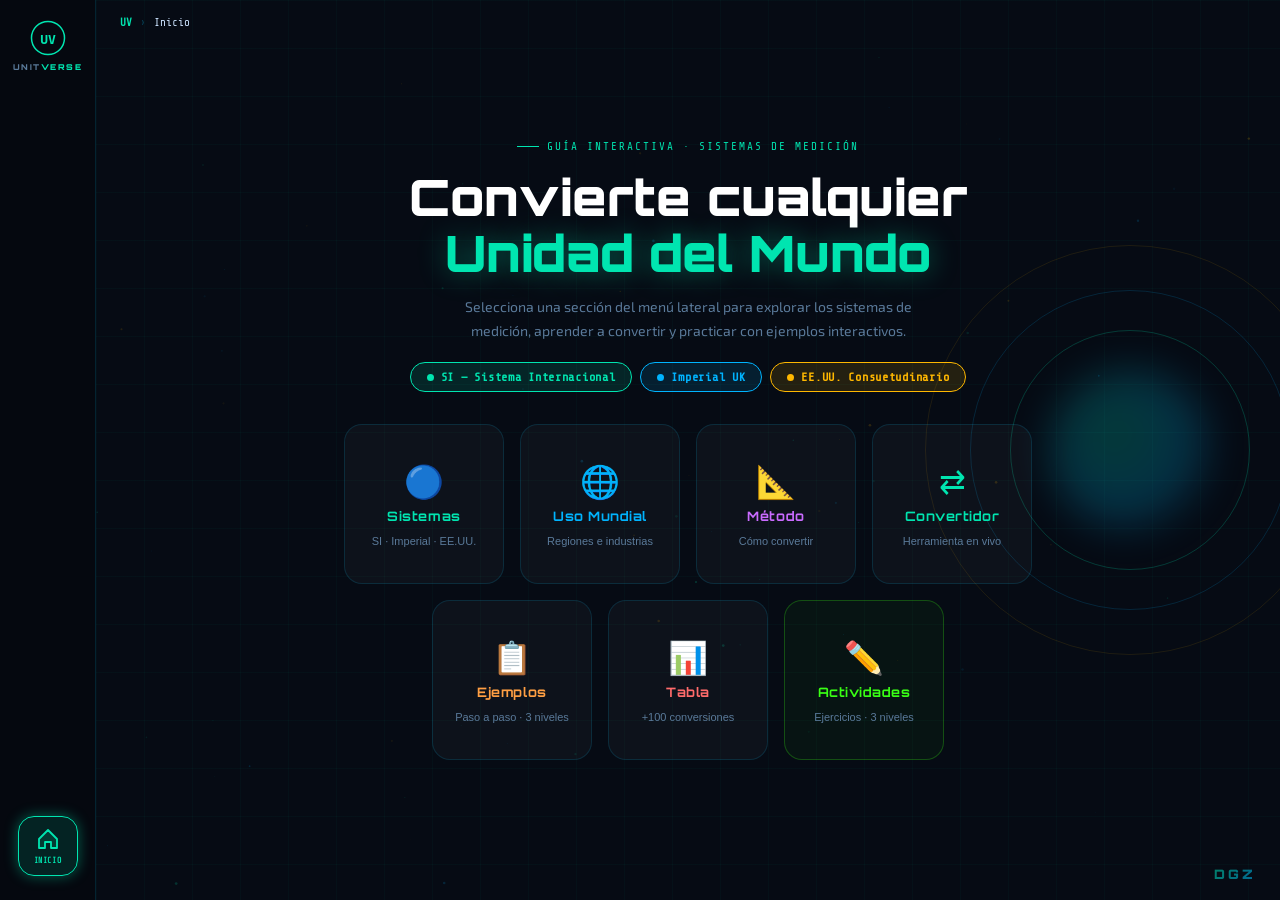
==== index.html @ 743c4c6f "Add files via upload" ====
<!DOCTYPE html>
<html lang="es">
<head>
  <meta charset="UTF-8" />
  <meta name="viewport" content="width=device-width, initial-scale=1.0" />
  <title>UnitVerse — Conversión de Unidades</title>
  <link rel="preconnect" href="https://fonts.googleapis.com" />
  <link href="https://fonts.googleapis.com/css2?family=Orbitron:wght@400;700;900&family=Exo+2:wght@300;400;500;600&family=Share+Tech+Mono&display=swap" rel="stylesheet" />
  <link rel="stylesheet" href="style.css" />
  <link rel="stylesheet" href="activities.css" />
</head>
<body>

  <canvas id="particles-canvas"></canvas>

  <!-- SIDEBAR — solo logo + home -->
  <aside id="sidebar">
    <!-- Logo -->
    <div class="sb-logo" onclick="openPanel('home')">
      <svg width="36" height="36" viewBox="0 0 36 36" fill="none">
        <circle cx="18" cy="18" r="16.5" stroke="#00e5b0" stroke-width="1.5"/>
        <text x="18" y="24" text-anchor="middle" font-family="monospace"
              font-size="13" font-weight="900" fill="#00e5b0">UV</text>
      </svg>
      <span class="sb-logo-name">UNIT<span>VERSE</span></span>
    </div>

    <div class="sb-spacer"></div>

    <!-- Botón INICIO — fondo del sidebar -->
    <button class="sb-home-btn" onclick="openPanel('home')">
      <svg width="24" height="24" viewBox="0 0 24 24" fill="none">
        <path d="M3 12L12 3L21 12V21H15V15H9V21H3V12Z"
              stroke="#00e5b0" stroke-width="1.8" stroke-linejoin="round"
              fill="rgba(0,229,176,0.12)"/>
      </svg>
      <span>Inicio</span>
    </button>
  </aside>

  <!-- MAIN AREA -->
  <main id="main-area">

    <!-- BREADCRUMB -->
    <div id="breadcrumb">
      <span class="bc-logo">UV</span>
      <span class="bc-sep">›</span>
      <span id="bc-current">Inicio</span>
    </div>

    <!-- PANEL HOME -->
    <div class="panel active" id="panel-home">
      <div class="home-bg-grid"></div>
      <div class="home-content">
        <div class="home-eyebrow">GUÍA INTERACTIVA · SISTEMAS DE MEDICIÓN</div>
        <h1 class="home-title">Convierte cualquier<br><span class="home-accent">Unidad del Mundo</span></h1>
        <p class="home-desc">Selecciona una sección del menú lateral para explorar los sistemas de medición, aprender a convertir y practicar con ejemplos interactivos.</p>
        <div class="home-badges">
          <div class="sys-badge si"><span class="sys-dot"></span>SI — Sistema Internacional</div>
          <div class="sys-badge imp"><span class="sys-dot"></span>Imperial UK</div>
          <div class="sys-badge us"><span class="sys-dot"></span>EE.UU. Consuetudinario</div>
        </div>
        <div class="home-quick-grid">
          <button class="hq-card" data-panel="sistemas"    style="--c:#00e5b0"><span class="hq-icon">🔵</span><span class="hq-name">Sistemas</span><span class="hq-desc">SI · Imperial · EE.UU.</span></button>
          <button class="hq-card" data-panel="uso"         style="--c:#00b4ff"><span class="hq-icon">🌐</span><span class="hq-name">Uso Mundial</span><span class="hq-desc">Regiones e industrias</span></button>
          <button class="hq-card" data-panel="metodo"      style="--c:#c96bff"><span class="hq-icon">📐</span><span class="hq-name">Método</span><span class="hq-desc">Cómo convertir</span></button>
          <button class="hq-card" data-panel="convertidor" style="--c:#00e5b0"><span class="hq-icon">⇄</span><span class="hq-name">Convertidor</span><span class="hq-desc">Herramienta en vivo</span></button>
          <button class="hq-card" data-panel="ejemplos"    style="--c:#ff9f43"><span class="hq-icon">📋</span><span class="hq-name">Ejemplos</span><span class="hq-desc">Paso a paso · 3 niveles</span></button>
          <button class="hq-card" data-panel="tabla"       style="--c:#ff6b6b"><span class="hq-icon">📊</span><span class="hq-name">Tabla</span><span class="hq-desc">+100 conversiones</span></button>
          <button class="hq-card hq-card-act"              style="--c:#39ff14" onclick="actOpen()"><span class="hq-icon">✏️</span><span class="hq-name">Actividades</span><span class="hq-desc">Ejercicios · 3 niveles</span></button>
        </div>
      </div>
      <div class="home-orb-wrap">
        <div class="hero-orb"></div>
        <div class="hero-ring r1"></div>
        <div class="hero-ring r2"></div>
        <div class="hero-ring r3"></div>
      </div>
    </div>

    <!-- PANEL SISTEMAS -->
    <div class="panel" id="panel-sistemas">
      <div class="panel-header">
        <div class="section-label">// LOS TRES SISTEMAS</div>
        <h2 class="section-title">¿Qué sistema usa cada país?</h2>
        <p class="section-desc">Cada sistema tiene su historia y lógica interna. Haz clic en una tarjeta para ver el detalle completo.</p>
      </div>
      <div class="sys-cards-grid">
        <div class="sys-card si"  onclick="toggleSys('si')">
          <div class="card-glow"></div><div class="card-icon">🌍</div>
          <div class="card-tag si">SI</div>
          <h3 class="card-name">Sistema Internacional</h3>
          <p class="card-short">Usado por más de 195 países. Basado en potencias de 10. Estándar científico universal desde 1960.</p>
          <div class="card-footer"><span class="card-btn si">VER DETALLE ›</span></div>
        </div>
        <div class="sys-card imp" onclick="toggleSys('imp')">
          <div class="card-glow"></div><div class="card-icon">🏴󠁧󠁢󠁥󠁮󠁧󠁿</div>
          <div class="card-tag imp">IMPERIAL</div>
          <h3 class="card-name">Imperial UK</h3>
          <p class="card-short">Sistema histórico británico estandarizado en 1824. Millas, pintas y stones aún dominan la vida cotidiana.</p>
          <div class="card-footer"><span class="card-btn imp">VER DETALLE ›</span></div>
        </div>
        <div class="sys-card us"  onclick="toggleSys('us')">
          <div class="card-glow"></div><div class="card-icon">🇺🇸</div>
          <div class="card-tag us">EE.UU.</div>
          <h3 class="card-name">EE.UU. Consuetudinario</h3>
          <p class="card-short">Similar al imperial pero con diferencias clave en volumen. Uno de los únicos países sin SI oficial.</p>
          <div class="card-footer"><span class="card-btn us">VER DETALLE ›</span></div>
        </div>
      </div>
      <div class="sys-detail-panel" id="sys-detail-panel">
        <button class="detail-close" onclick="closeSys()">✕ CERRAR</button>
        <div class="detail-content" id="detail-content"></div>
      </div>
    </div>

    <!-- PANEL USO MUNDIAL -->
    <div class="panel" id="panel-uso">
      <div class="panel-header">
        <div class="section-label">// USO POR REGIONES</div>
        <h2 class="section-title">¿Dónde se usa cada unidad?</h2>
        <p class="section-desc">Aunque el SI es universal, en la práctica cada región tiene sus unidades propias para contextos específicos.</p>
      </div>
      <div class="uso-grid" id="uso-grid"></div>
    </div>

    <!-- PANEL MÉTODO -->
    <div class="panel" id="panel-metodo">
      <div class="panel-header">
        <div class="section-label">// METODOLOGÍA</div>
        <h2 class="section-title">Cómo hacer una conversión</h2>
        <p class="section-desc">Tres métodos. Elige el que mejor se adapte a tu situación.</p>
      </div>
      <div class="method-tabs">
        <button class="mtab active" onclick="showMethod('factor',this)">Factor de conversión</button>
        <button class="mtab" onclick="showMethod('proporcion',this)">Regla de tres</button>
        <button class="mtab" onclick="showMethod('cadena',this)">Cadena de unidades</button>
      </div>
      <div class="method-panels" id="method-panels"></div>
    </div>

    <!-- PANEL CONVERTIDOR -->
    <div class="panel" id="panel-convertidor">
      <div class="panel-header">
        <div class="section-label">// HERRAMIENTA INTERACTIVA</div>
        <h2 class="section-title">Convertidor en tiempo real</h2>
        <p class="section-desc">Selecciona categoría, unidades y escribe el valor a convertir.</p>
      </div>
      <div class="conv-box">
        <div class="conv-cat-strip" id="conv-cats"></div>
        <div class="conv-inputs">
          <div class="conv-field"><label>VALOR</label><input type="number" id="cv-input" value="1" oninput="doConvert()"/></div>
          <div class="conv-field"><label>DE</label><select id="cv-from" onchange="doConvert()"></select></div>
          <div class="conv-arrow-wrap"><div class="conv-arrow-icon">⇄</div></div>
          <div class="conv-field"><label>A</label><select id="cv-to" onchange="doConvert()"></select></div>
        </div>
        <div class="conv-result-panel" id="cv-result">
          <div class="conv-result-label">RESULTADO</div>
          <div class="conv-result-value" id="cv-val">—</div>
          <div class="conv-result-formula" id="cv-formula"></div>
        </div>
      </div>
    </div>

    <!-- PANEL EJEMPLOS -->
    <div class="panel" id="panel-ejemplos">
      <div class="panel-header">
        <div class="section-label">// APRENDE PASO A PASO</div>
        <h2 class="section-title">Ejemplos didácticos</h2>
        <p class="section-desc">Casos reales con contexto, pasos numerados y truco mnemotécnico. Elige el nivel.</p>
      </div>
      <div class="level-tabs">
        <button class="lvl-tab basico active"  onclick="showLevel('basico',this)"><span class="lvl-dot"></span>BÁSICO</button>
        <button class="lvl-tab medio"          onclick="showLevel('medio',this)"><span class="lvl-dot"></span>MEDIO</button>
        <button class="lvl-tab avanzado"       onclick="showLevel('avanzado',this)"><span class="lvl-dot"></span>AVANZADO</button>
      </div>
      <div class="ex-grid" id="ex-grid"></div>
    </div>

    <!-- PANEL TABLA -->
    <div class="panel" id="panel-tabla">
      <div class="panel-header">
        <div class="section-label">// REFERENCIA COMPLETA</div>
        <h2 class="section-title">Tabla de conversiones</h2>
        <p class="section-desc">Más de 100 conversiones con fórmula y sistema. Filtra o busca cualquier unidad.</p>
      </div>
      <div class="tbl-controls">
        <input class="tbl-search" id="tbl-q" type="text" placeholder="🔍  Buscar: pulgada, galón, BTU..." oninput="renderTable()"/>
        <div class="tbl-sys-btns">
          <button class="tsb all active" onclick="setSys('TODOS',this)">TODOS</button>
          <button class="tsb si"         onclick="setSys('SI',this)">SI</button>
          <button class="tsb imp"        onclick="setSys('IMP',this)">IMPERIAL</button>
          <button class="tsb us"         onclick="setSys('US',this)">EE.UU.</button>
          <button class="tsb cross"      onclick="setSys('CROSS',this)">CRUZADAS</button>
        </div>
      </div>
      <div class="tbl-cat-strip" id="tbl-cats"></div>
      <div class="tbl-count" id="tbl-count"></div>
      <div class="tbl-wrap">
        <table id="main-table">
          <thead><tr>
            <th>Conversión</th><th>De</th><th>A</th>
            <th>Fórmula</th><th>Sistema</th><th>Categoría</th><th>Nota</th>
          </tr></thead>
          <tbody id="tbl-body"></tbody>
        </table>
      </div>
    </div>

  </main>

  <!-- MOBILE BOTTOM NAV -->
  <nav id="mobile-nav">
    <button class="mn-btn active" data-panel="home">🏠<span>Inicio</span></button>
    <button class="mn-btn" data-panel="sistemas">🔵<span>Sistemas</span></button>
    <button class="mn-btn" data-panel="uso">🌐<span>Uso</span></button>
    <button class="mn-btn" data-panel="metodo">📐<span>Método</span></button>
    <button class="mn-btn" data-panel="convertidor">⇄<span>Convertir</span></button>
    <button class="mn-btn" data-panel="ejemplos">📋<span>Ejemplos</span></button>
    <button class="mn-btn" data-panel="tabla">📊<span>Tabla</span></button>
  </nav>

  <!-- ══════════════════════════════════════════════════
       MÓDULO ACTIVIDADES — botón flotante + modal
  ══════════════════════════════════════════════════ -->

  <!-- FAB eliminado — acceso desde tarjeta home -->

  <!-- Overlay -->
  <div id="act-overlay"></div>

  <!-- Modal de actividades -->
  <div id="act-modal" role="dialog" aria-modal="true" aria-label="Actividades de conversión">

    <div class="act-header">
      <div class="act-header-left">
        <span class="act-eyebrow">// MODO PRÁCTICA</span>
        <span class="act-title">Ejercicios de Conversión</span>
      </div>
      <button class="act-close" onclick="actClose()" aria-label="Cerrar">✕</button>
    </div>

    <div class="act-stats">
      <div class="act-stat">
        <span class="act-stat-val" id="act-stat-score">0/0</span>
        <span class="act-stat-lbl">PUNTUACIÓN</span>
      </div>
      <div class="act-stat streak">
        <span class="act-stat-val" id="act-stat-streak">0</span>
        <span class="act-stat-lbl">RACHA 🔥</span>
      </div>
      <div class="act-stat accuracy">
        <span class="act-stat-val" id="act-stat-acc">—</span>
        <span class="act-stat-lbl">PRECISIÓN</span>
      </div>
    </div>

    <div class="act-progress-bar">
      <div class="act-progress-fill" id="act-progress-fill"></div>
    </div>

    <div class="act-levels">
      <button class="act-lvl-btn basico active"  onclick="actSetLevel('basico', this)">⬤ BÁSICO</button>
      <button class="act-lvl-btn medio"           onclick="actSetLevel('medio', this)">⬤ MEDIO</button>
      <button class="act-lvl-btn avanzado"        onclick="actSetLevel('avanzado', this)">⬤ AVANZADO</button>
    </div>

    <div class="act-body" id="act-body"></div>

  </div>


  <!-- ══════════════════════════════════════════════════
       MODAL DETALLE DE EJEMPLO
  ══════════════════════════════════════════════════ -->
  <div id="ex-modal-overlay"></div>
  <div id="ex-modal" role="dialog" aria-modal="true">
    <div class="exm-top-bar" id="exm-bar"></div>

    <div class="exm-header">
      <div class="exm-header-left">
        <div class="exm-meta-row">
          <span class="exm-cat" id="exm-cat"></span>
          <span class="exm-lvl-tag" id="exm-lvl"></span>
        </div>
        <h2 class="exm-title" id="exm-title"></h2>
        <p class="exm-context" id="exm-context"></p>
      </div>
      <button class="exm-close" onclick="closeExModal()" aria-label="Cerrar">✕</button>
    </div>

    <div class="exm-body">
      <div class="exm-section-label">// PASOS</div>
      <div class="exm-steps" id="exm-steps"></div>

      <div class="exm-result" id="exm-result">
        <span class="exm-result-lbl">RESULTADO FINAL</span>
        <span class="exm-result-val" id="exm-result-val"></span>
      </div>

      <div class="exm-tip" id="exm-tip"></div>
    </div>
  </div>


  <!-- FIRMA DGZ -->
  <div id="dgz-firma">DGZ</div>
  <script src="data.js"></script>
  <script src="app.js"></script>
  <script src="activities.js"></script>
</body>
</html>
---- style.css ----
/* ═══════════════════════════════════════════════════════
   UNITVERSE — style.css  v3 (panel-folder architecture)
═══════════════════════════════════════════════════════ */
:root {
  --bg:      #060b14;
  --bg2:     #0a1120;
  --panel:   #0d1828;
  --border:  rgba(0,200,255,.14);
  --border2: rgba(0,200,255,.32);
  --si:      #00e5b0; --si-dim:  rgba(0,229,176,.12);  --si-glow:  rgba(0,229,176,.4);
  --imp:     #00b4ff; --imp-dim: rgba(0,180,255,.12);  --imp-glow: rgba(0,180,255,.4);
  --us:      #ffb800; --us-dim:  rgba(255,184,0,.12);  --us-glow:  rgba(255,184,0,.4);
  --cross:   #c96bff; --cross-dim: rgba(201,107,255,.12);
  --text:    #cce4ff; --text-dim: #5a7a9a; --white: #fff;
  --sidebar-w: 96px;
  --font-t: 'Orbitron', monospace;
  --font-b: 'Exo 2', sans-serif;
  --font-m: 'Share Tech Mono', monospace;
  --r: 10px; --rlg: 16px; --tr: .22s ease;
}
*,*::before,*::after{box-sizing:border-box;margin:0;padding:0}
html,body{height:100%;overflow:hidden}
body{font-family:var(--font-b);background:var(--bg);color:var(--text);display:flex}

/* ── PARTICLES ─────────────────────────────────────── */
#particles-canvas{position:fixed;inset:0;pointer-events:none;z-index:0;opacity:.3}

/* ══════════════════════════════════════════════════════
   SIDEBAR — solo logo + home button
══════════════════════════════════════════════════════ */
#sidebar {
  position: fixed; left:0; top:0; bottom:0;
  width: var(--sidebar-w);
  background: rgba(6,9,16,.97);
  border-right: 1px solid var(--border);
  backdrop-filter: blur(20px);
  z-index: 100;
  display: flex;
  flex-direction: column;
  align-items: center;
  justify-content: space-between;
  padding: 20px 0 24px;
}

/* Logo top */
.sb-logo {
  display: flex; flex-direction: column; align-items: center; gap: 6px;
  width: 100%; justify-content: center; padding: 0 8px;
  cursor: pointer;
  transition: opacity var(--tr);
}
.sb-logo:hover { opacity: .75; }
.sb-logo svg { flex-shrink: 0; }
.sb-logo-name {
  font-family: var(--font-t); font-size: 8px; font-weight: 900;
  letter-spacing: .18em; color: var(--text-dim); white-space: nowrap;
}
.sb-logo-name span { color: var(--si); }

/* Spacer — empuja el home btn al fondo */
.sb-spacer { flex: 1; }

/* HOME button — abajo del sidebar */
.sb-home-btn {
  width: 60px; height: 60px;
  background: var(--si-dim);
  border: 1.5px solid var(--si);
  border-radius: 16px;
  display: flex; flex-direction: column;
  align-items: center; justify-content: center;
  gap: 5px; cursor: pointer;
  transition: all var(--tr);
  box-shadow: 0 0 14px var(--si-glow);
  position: relative;
}
.sb-home-btn:hover {
  transform: scale(1.08);
  box-shadow: 0 0 24px var(--si-glow);
  background: rgba(0,229,176,.22);
}
.sb-home-btn svg { flex-shrink: 0; }
.sb-home-btn span {
  font-family: var(--font-m); font-size: 8px; font-weight: 700;
  letter-spacing: .08em; color: var(--si); text-transform: uppercase;
}
/* Tooltip */
.sb-home-btn::after {
  content: 'INICIO';
  position: absolute; left: calc(100% + 10px); top: 50%;
  transform: translateY(-50%);
  background: var(--panel); border: 1px solid var(--si);
  color: var(--si); font-family: var(--font-m); font-size: 10px;
  font-weight: 700; letter-spacing: .1em;
  padding: 5px 10px; border-radius: 6px;
  white-space: nowrap; opacity: 0; pointer-events: none;
  transition: opacity .15s ease; z-index: 200;
}
.sb-home-btn:hover::after { opacity: 1; }

/* sb-grid ya no se usa en sidebar — ocultar si existe */
.sb-grid { display: none; }

/* ══════════════════════════════════════════════════════
   MAIN AREA
══════════════════════════════════════════════════════ */
#main-area {
  margin-left: var(--sidebar-w);
  flex: 1; height: 100vh;
  overflow: hidden;
  position: relative;
  display: flex; flex-direction: column;
}

/* BREADCRUMB */
#breadcrumb {
  position: absolute; top: 16px; left: 24px;
  display: flex; align-items: center; gap: 8px;
  font-family: var(--font-m); font-size: 11px; color: var(--text-dim);
  z-index: 10;
}
.bc-logo { color: var(--si); font-weight: 700; }
.bc-sep  { color: var(--border2); }
#bc-current { color: var(--text); }

/* ══════════════════════════════════════════════════════
   PANELS — carpeta abre/cierra
══════════════════════════════════════════════════════ */
.panel {
  position: absolute; inset: 0;
  padding: 64px 40px 32px;
  overflow-y: auto;
  opacity: 0;
  transform: translateY(18px) scale(.98);
  pointer-events: none;
  transition: opacity .32s ease, transform .32s ease;
  z-index: 1;
}
.panel.active {
  opacity: 1; transform: none; pointer-events: all; z-index: 2;
}
.panel.exit {
  opacity: 0; transform: translateY(-14px) scale(.98);
  pointer-events: none;
}
.panel-header { margin-bottom: 32px; max-width: 700px; }

/* Scrollbar del panel */
.panel::-webkit-scrollbar { width: 5px; }
.panel::-webkit-scrollbar-track { background: transparent; }
.panel::-webkit-scrollbar-thumb { background: var(--border2); border-radius: 4px; }

/* ══════════════════════════════════════════════════════
   PANEL HOME
══════════════════════════════════════════════════════ */
#panel-home {
  display: flex; flex-direction: column;
  align-items: center; justify-content: center;
  text-align: center;
  overflow: hidden; padding: 0 48px;
}
.home-bg-grid {
  position: absolute; inset: 0; z-index: 0; pointer-events: none;
  background-image:
    linear-gradient(rgba(0,229,176,.03) 1px, transparent 1px),
    linear-gradient(90deg, rgba(0,229,176,.03) 1px, transparent 1px);
  background-size: 48px 48px;
}
.home-content {
  position: relative; z-index: 2;
  display: flex; flex-direction: column; align-items: center;
  max-width: 700px; width: 100%;
}
.home-eyebrow {
  font-family: var(--font-m); font-size: 11px; letter-spacing: .18em;
  color: var(--si); margin-bottom: 16px;
  display: flex; align-items: center; gap: 8px; justify-content: center;
}
.home-eyebrow::before {
  content: ''; display: inline-block; width: 22px; height: 1px; background: var(--si);
}
.home-title {
  font-family: var(--font-t); font-size: clamp(26px, 4vw, 50px);
  font-weight: 900; line-height: 1.12; color: var(--white); margin-bottom: 14px;
}
.home-accent { color: var(--si); text-shadow: 0 0 28px var(--si-glow); }
.home-desc {
  font-size: 14px; color: var(--text-dim); max-width: 480px;
  line-height: 1.7; margin-bottom: 20px;
}
.home-badges {
  display: flex; gap: 8px; flex-wrap: wrap;
  justify-content: center; margin-bottom: 32px;
}
.sys-badge {
  display: flex; align-items: center; gap: 7px;
  font-size: 12px; font-weight: 600; letter-spacing: .06em;
  padding: 7px 16px; border-radius: 999px; border: 1px solid;
  font-family: var(--font-m);
}
.sys-badge.si  { color:var(--si);  border-color:var(--si);  background:var(--si-dim); }
.sys-badge.imp { color:var(--imp); border-color:var(--imp); background:var(--imp-dim); }
.sys-badge.us  { color:var(--us);  border-color:var(--us);  background:var(--us-dim); }
.sys-dot { width:7px; height:7px; border-radius:50%; animation:pulse 2s ease infinite; }
.sys-badge.si  .sys-dot { background:var(--si); }
.sys-badge.imp .sys-dot { background:var(--imp); }
.sys-badge.us  .sys-dot { background:var(--us); }

/* Quick access grid — home — CENTRADO y MÁS GRANDE */
.home-quick-grid {
  display: flex;
  flex-wrap: wrap;
  gap: 16px;
  justify-content: center;
  max-width: 696px; /* 4 × 160px + 3 × 16px gap */
}
.home-quick-grid .hq-card {
  width: 160px;
  flex-shrink: 0;
}
/* Tarjeta especial de Actividades */
.hq-card-act {
  position: relative;
  border-color: rgba(57,255,20,.25) !important;
  background: rgba(57,255,20,.04) !important;
}
/* badge NUEVO eliminado */
.hq-card-act:hover {
  border-color: #39ff14 !important;
  box-shadow: 0 0 28px rgba(57,255,20,.35) !important;
}
.hq-card {
  display: flex; flex-direction: column; align-items: center; justify-content: center;
  gap: 10px; padding: 28px 16px 22px;
  background: rgba(255,255,255,.03);
  border: 1px solid var(--border);
  border-radius: 18px; cursor: pointer;
  transition: all var(--tr);
  aspect-ratio: 1 / 1;
}
.hq-card:hover {
  border-color: var(--c);
  background: color-mix(in srgb, var(--c) 10%, transparent);
  transform: translateY(-4px) scale(1.03);
  box-shadow: 0 0 24px color-mix(in srgb, var(--c) 35%, transparent);
}
.hq-icon { font-size: 32px; line-height: 1; color: var(--c); }
.hq-name {
  font-family: var(--font-t); font-size: 13px; font-weight: 700;
  color: var(--c); letter-spacing: .04em; text-align: center;
}
.hq-desc {
  font-size: 11px; color: var(--text-dim); text-align: center;
  line-height: 1.4;
}

/* Panel home: ocultar orb en pantallas pequeñas */
.home-orb-wrap { position: absolute; right: -80px; top: 50%;
  transform: translateY(-50%); width: 460px; height: 460px; pointer-events: none; z-index: 1; }
.hero-orb {
  position: absolute; top:50%; left:50%; transform: translate(-50%,-50%);
  width:160px; height:160px; border-radius:50%;
  background: radial-gradient(circle at 40% 40%, var(--si), var(--imp) 60%, transparent 80%);
  opacity: .22; filter: blur(20px); animation: orbPulse 4s ease infinite alternate;
}
.hero-ring {
  position: absolute; top:50%; left:50%;
  transform: translate(-50%,-50%); border-radius:50%; border:1px solid;
  animation: spin linear infinite;
}
.hero-ring.r1{width:240px;height:240px;border-color:rgba(0,229,176,.22);animation-duration:20s}
.hero-ring.r2{width:320px;height:320px;border-color:rgba(0,180,255,.16);animation-duration:32s;animation-direction:reverse}
.hero-ring.r3{width:410px;height:410px;border-color:rgba(255,184,0,.10);animation-duration:50s}

/* ══════════════════════════════════════════════════════
   SECTION COMMON
══════════════════════════════════════════════════════ */
.section-label {
  font-family:var(--font-m);font-size:11px;color:var(--si);
  letter-spacing:.15em;margin-bottom:8px;
}
.section-title {
  font-family:var(--font-t);font-size:clamp(20px,3vw,32px);font-weight:700;
  color:var(--white);margin-bottom:10px;line-height:1.2;
}
.section-desc { font-size:14px;color:var(--text-dim);max-width:600px;line-height:1.7; }

/* ══════════════════════════════════════════════════════
   SISTEMAS
══════════════════════════════════════════════════════ */
.sys-cards-grid {
  display:grid;grid-template-columns:repeat(auto-fill,minmax(260px,1fr));
  gap:18px;margin-bottom:24px;
}
.sys-card {
  position:relative;background:var(--panel);border:1px solid var(--border);
  border-radius:var(--rlg);padding:24px 20px 18px;cursor:pointer;overflow:hidden;
  transition:all var(--tr);display:flex;flex-direction:column;gap:9px;
}
.sys-card:hover{transform:translateY(-4px)}
.sys-card.si:hover,.sys-card.si.active  {border-color:var(--si); box-shadow:0 0 22px var(--si-glow);}
.sys-card.imp:hover,.sys-card.imp.active{border-color:var(--imp);box-shadow:0 0 22px var(--imp-glow);}
.sys-card.us:hover,.sys-card.us.active  {border-color:var(--us); box-shadow:0 0 22px var(--us-glow);}
.card-glow{position:absolute;top:-40px;left:50%;transform:translateX(-50%);
  width:100px;height:100px;border-radius:50%;filter:blur(36px);opacity:0;
  transition:opacity var(--tr);pointer-events:none}
.sys-card.si  .card-glow{background:var(--si)}
.sys-card.imp .card-glow{background:var(--imp)}
.sys-card.us  .card-glow{background:var(--us)}
.sys-card:hover .card-glow{opacity:.28}
.card-icon{font-size:32px}
.card-tag{display:inline-block;font-family:var(--font-m);font-size:10px;font-weight:700;
  letter-spacing:.14em;padding:3px 9px;border-radius:4px;border:1px solid;width:fit-content}
.card-tag.si {color:var(--si);border-color:var(--si);background:var(--si-dim)}
.card-tag.imp{color:var(--imp);border-color:var(--imp);background:var(--imp-dim)}
.card-tag.us {color:var(--us);border-color:var(--us);background:var(--us-dim)}
.card-name{font-family:var(--font-t);font-size:14px;font-weight:700;color:var(--white);letter-spacing:.02em}
.card-short{font-size:13px;color:var(--text-dim);line-height:1.6;flex:1}
.card-btn{display:inline-flex;align-items:center;gap:5px;
  font-family:var(--font-m);font-size:11px;font-weight:700;letter-spacing:.1em;
  padding:6px 14px;border-radius:7px;border:1px solid;transition:all var(--tr)}
.card-btn.si {color:var(--si);border-color:var(--si);background:var(--si-dim)}
.card-btn.imp{color:var(--imp);border-color:var(--imp);background:var(--imp-dim)}
.card-btn.us {color:var(--us);border-color:var(--us);background:var(--us-dim)}
.sys-card:hover .card-btn{filter:brightness(1.3)}

.sys-detail-panel{display:none;background:var(--panel);border:1px solid var(--border2);
  border-radius:var(--rlg);padding:28px;position:relative;margin-top:4px;animation:fadeUp .3s ease}
.sys-detail-panel.open{display:block}
.detail-close{position:absolute;top:14px;right:14px;font-family:var(--font-m);font-size:11px;
  color:var(--text-dim);background:transparent;border:1px solid var(--border);
  padding:5px 12px;border-radius:6px;cursor:pointer;transition:all var(--tr)}
.detail-close:hover{color:var(--si);border-color:var(--si)}
.detail-content{display:grid;grid-template-columns:1fr 1fr;gap:24px}
.detail-content h3{font-family:var(--font-t);font-size:16px;color:var(--white);
  grid-column:1/-1;margin-bottom:4px}
.detail-block h4{font-family:var(--font-m);font-size:10px;letter-spacing:.12em;
  text-transform:uppercase;color:var(--text-dim);margin-bottom:8px}
.detail-block p{font-size:13.5px;color:var(--text);line-height:1.7}
.unit-tags{display:flex;flex-wrap:wrap;gap:5px;margin-top:7px}
.unit-tag{font-family:var(--font-m);font-size:10.5px;padding:3px 8px;border-radius:5px;border:1px solid}
.detail-si  .unit-tag{color:var(--si);border-color:rgba(0,229,176,.4);background:var(--si-dim)}
.detail-imp .unit-tag{color:var(--imp);border-color:rgba(0,180,255,.4);background:var(--imp-dim)}
.detail-us  .unit-tag{color:var(--us);border-color:rgba(255,184,0,.4);background:var(--us-dim)}
.world-use-box{border-left:3px solid;padding:11px 14px;border-radius:0 8px 8px 0;
  font-size:13px;line-height:1.7;color:var(--text);margin-top:7px}
.detail-si  .world-use-box{border-color:var(--si);background:var(--si-dim)}
.detail-imp .world-use-box{border-color:var(--imp);background:var(--imp-dim)}
.detail-us  .world-use-box{border-color:var(--us);background:var(--us-dim)}

/* ══════════════════════════════════════════════════════
   USO MUNDIAL
══════════════════════════════════════════════════════ */
.uso-grid{display:grid;grid-template-columns:repeat(auto-fill,minmax(220px,1fr));gap:14px}
.uso-card{background:var(--panel);border:1px solid var(--border);border-radius:var(--rlg);
  padding:16px 18px;transition:all var(--tr)}
.uso-card:hover{border-color:var(--border2);transform:translateY(-2px)}
.uso-header{display:flex;align-items:center;gap:9px;margin-bottom:10px}
.uso-flag{font-size:20px}
.uso-region{font-family:var(--font-t);font-size:11px;font-weight:700;color:var(--white);flex:1;letter-spacing:.03em}
.uso-sys-pill{font-family:var(--font-m);font-size:9px;font-weight:700;padding:2px 7px;
  border-radius:4px;border:1px solid}
.uso-sys-pill.si {color:var(--si);border-color:var(--si);background:var(--si-dim)}
.uso-sys-pill.imp{color:var(--imp);border-color:var(--imp);background:var(--imp-dim)}
.uso-sys-pill.us {color:var(--us);border-color:var(--us);background:var(--us-dim)}
.uso-list{list-style:none;display:flex;flex-direction:column;gap:4px}
.uso-list li{font-size:12px;color:var(--text-dim);padding-left:13px;position:relative;line-height:1.4}
.uso-list li::before{content:'›';position:absolute;left:0}

/* ══════════════════════════════════════════════════════
   MÉTODO
══════════════════════════════════════════════════════ */
.method-tabs{display:flex;gap:8px;flex-wrap:wrap;margin-bottom:24px}
.mtab{font-family:var(--font-m);font-size:12px;letter-spacing:.07em;font-weight:700;
  padding:8px 18px;border-radius:8px;border:1px solid var(--border);color:var(--text-dim);
  background:transparent;cursor:pointer;transition:all var(--tr)}
.mtab:hover{color:var(--si);border-color:var(--si)}
.mtab.active{color:var(--bg);background:var(--si);border-color:var(--si);box-shadow:0 0 14px var(--si-glow)}
.method-panel{display:none}
.method-panel.active{display:block;animation:fadeUp .3s ease}
.method-steps{display:flex;flex-direction:column;gap:12px;margin-bottom:24px}
.mstep{display:flex;gap:16px;align-items:flex-start;background:var(--panel);
  border:1px solid var(--border);border-radius:var(--r);padding:16px 18px;
  transition:border-color var(--tr)}
.mstep:hover{border-color:var(--border2)}
.mstep-num{width:34px;height:34px;border-radius:50%;background:var(--si-dim);border:1px solid var(--si);
  display:flex;align-items:center;justify-content:center;
  font-family:var(--font-t);font-size:13px;font-weight:700;color:var(--si);flex-shrink:0}
.mstep-body h4{font-size:14px;font-weight:600;color:var(--white);margin-bottom:4px}
.mstep-body p{font-size:13px;color:var(--text-dim);line-height:1.6}
.formula-terminal{background:#020810;border:1px solid rgba(0,229,176,.3);
  border-radius:var(--r);padding:18px 22px;font-family:var(--font-m);font-size:13.5px;line-height:2}
.fline{display:flex;align-items:center;gap:14px}
.flabel{font-size:10px;letter-spacing:.1em;color:#3a5a7a;min-width:95px}
.fval{color:#00e5b0}.fval.blue{color:#79b8ff}.fval.amber{color:#ffd57e}.fval.dim{color:#6a8aaa}

/* ══════════════════════════════════════════════════════
   CONVERTIDOR
══════════════════════════════════════════════════════ */
.conv-box{max-width:680px;background:var(--panel);border:1px solid var(--border2);
  border-radius:var(--rlg);padding:26px;box-shadow:0 0 36px rgba(0,229,176,.05)}
.conv-cat-strip{display:flex;gap:6px;flex-wrap:wrap;margin-bottom:20px}
.cctab{font-family:var(--font-m);font-size:11px;letter-spacing:.07em;font-weight:700;
  padding:5px 11px;border-radius:6px;border:1px solid var(--border);color:var(--text-dim);
  background:transparent;cursor:pointer;transition:all var(--tr)}
.cctab:hover{color:var(--si);border-color:var(--si)}
.cctab.active{color:var(--bg);background:var(--si);border-color:var(--si)}
.conv-inputs{display:grid;grid-template-columns:1fr 1fr auto 1fr;gap:12px;
  align-items:end;margin-bottom:18px}
.conv-field label{display:block;font-family:var(--font-m);font-size:10px;
  letter-spacing:.12em;color:var(--text-dim);margin-bottom:5px}
.conv-field input,.conv-field select{width:100%;padding:10px 13px;background:var(--bg2);
  border:1px solid var(--border);border-radius:var(--r);font-size:14px;color:var(--white);
  outline:none;transition:border-color var(--tr);appearance:none;font-family:var(--font-b)}
.conv-field input:focus,.conv-field select:focus{border-color:var(--si);box-shadow:0 0 8px var(--si-glow)}
.conv-arrow-wrap{display:flex;align-items:flex-end;justify-content:center;padding-bottom:9px}
.conv-arrow-icon{font-size:20px;color:var(--si);text-shadow:0 0 10px var(--si-glow)}
.conv-result-panel{background:rgba(0,229,176,.06);border:1px solid var(--si);
  border-radius:var(--r);padding:18px 22px;display:flex;align-items:center;
  justify-content:space-between;flex-wrap:wrap;gap:10px;box-shadow:0 0 18px var(--si-glow)}
.conv-result-label{font-family:var(--font-m);font-size:10px;letter-spacing:.15em;
  color:var(--si);margin-bottom:3px}
.conv-result-value{font-family:var(--font-t);font-size:26px;font-weight:700;
  color:var(--si);text-shadow:0 0 18px var(--si-glow)}
.conv-result-formula{font-family:var(--font-m);font-size:12.5px;color:var(--text-dim)}

/* ══════════════════════════════════════════════════════
   EJEMPLOS
══════════════════════════════════════════════════════ */
.level-tabs{display:flex;gap:9px;margin-bottom:28px;flex-wrap:wrap}
.lvl-tab{display:flex;align-items:center;gap:7px;font-family:var(--font-m);
  font-size:11px;font-weight:700;letter-spacing:.12em;padding:9px 20px;
  border-radius:999px;border:1px solid;transition:all var(--tr);background:transparent;cursor:pointer}
.lvl-tab .lvl-dot{width:7px;height:7px;border-radius:50%}
.lvl-tab.basico  {color:var(--si);   border-color:var(--si)}
.lvl-tab.medio   {color:var(--us);   border-color:var(--us)}
.lvl-tab.avanzado{color:var(--cross);border-color:var(--cross)}
.lvl-tab.basico   .lvl-dot{background:var(--si)}
.lvl-tab.medio    .lvl-dot{background:var(--us)}
.lvl-tab.avanzado .lvl-dot{background:var(--cross)}
.lvl-tab.active.basico  {background:var(--si);  color:var(--bg);box-shadow:0 0 14px var(--si-glow)}
.lvl-tab.active.medio   {background:var(--us);  color:var(--bg);box-shadow:0 0 14px var(--us-glow)}
.lvl-tab.active.avanzado{background:var(--cross);color:var(--bg);box-shadow:0 0 14px rgba(201,107,255,.5)}
.ex-grid{display:grid;grid-template-columns:repeat(auto-fill,minmax(290px,1fr));gap:16px}
.ex-card{background:var(--panel);border:1px solid var(--border);border-radius:var(--rlg);
  overflow:hidden;transition:all var(--tr)}
.ex-card:hover{transform:translateY(-3px)}
.ex-card.basico:hover  {border-color:var(--si);   box-shadow:0 0 18px var(--si-glow)}
.ex-card.medio:hover   {border-color:var(--us);   box-shadow:0 0 18px var(--us-glow)}
.ex-card.avanzado:hover{border-color:var(--cross);box-shadow:0 0 18px rgba(201,107,255,.4)}
.ex-card-top-bar{height:3px;width:100%}
.ex-card.basico   .ex-card-top-bar{background:var(--si)}
.ex-card.medio    .ex-card-top-bar{background:var(--us)}
.ex-card.avanzado .ex-card-top-bar{background:var(--cross)}
.ex-head{padding:16px 18px 11px}
.ex-head-row{display:flex;align-items:center;justify-content:space-between;margin-bottom:7px}
.ex-cat-tag{font-family:var(--font-m);font-size:9px;letter-spacing:.12em;color:var(--text-dim)}
.ex-lvl-tag{font-family:var(--font-m);font-size:9px;font-weight:700;padding:2px 7px;
  border-radius:4px;border:1px solid}
.ex-card.basico   .ex-lvl-tag{color:var(--si);   border-color:var(--si);   background:var(--si-dim)}
.ex-card.medio    .ex-lvl-tag{color:var(--us);   border-color:var(--us);   background:var(--us-dim)}
.ex-card.avanzado .ex-lvl-tag{color:var(--cross);border-color:var(--cross);background:var(--cross-dim)}
.ex-title{font-family:var(--font-t);font-size:13px;font-weight:700;color:var(--white);
  margin-bottom:5px;letter-spacing:.02em}
.ex-context{font-size:12px;color:var(--text-dim);line-height:1.5}
.ex-body{padding:0 18px 16px}
.ex-steps{display:flex;flex-direction:column;gap:6px;margin-bottom:12px}
.ex-step{display:flex;gap:9px;align-items:flex-start;
  background:rgba(255,255,255,.03);border:1px solid rgba(255,255,255,.06);
  border-radius:7px;padding:7px 11px}
.ex-step-n{width:19px;height:19px;border-radius:50%;display:flex;align-items:center;
  justify-content:center;font-size:10px;font-weight:700;flex-shrink:0;color:var(--bg)}
.ex-card.basico   .ex-step-n{background:var(--si)}
.ex-card.medio    .ex-step-n{background:var(--us)}
.ex-card.avanzado .ex-step-n{background:var(--cross)}
.ex-step-txt{font-size:12px;color:var(--text);line-height:1.5}
.ex-step-txt b{color:var(--white)}
.ex-step-txt code{font-family:var(--font-m);font-size:11px;color:var(--text-dim);
  background:rgba(255,255,255,.05);padding:1px 4px;border-radius:3px}
.ex-result-row{border-radius:7px;padding:9px 13px;display:flex;align-items:center;
  justify-content:space-between;gap:6px;flex-wrap:wrap}
.ex-card.basico   .ex-result-row{background:var(--si-dim);  border:1px solid rgba(0,229,176,.25)}
.ex-card.medio    .ex-result-row{background:var(--us-dim);  border:1px solid rgba(255,184,0,.25)}
.ex-card.avanzado .ex-result-row{background:var(--cross-dim);border:1px solid rgba(201,107,255,.25)}
.ex-result-lbl{font-family:var(--font-m);font-size:9px;letter-spacing:.1em;font-weight:700}
.ex-card.basico   .ex-result-lbl{color:var(--si)}
.ex-card.medio    .ex-result-lbl{color:var(--us)}
.ex-card.avanzado .ex-result-lbl{color:var(--cross)}
.ex-result-val{font-family:var(--font-m);font-size:13px;font-weight:700}
.ex-card.basico   .ex-result-val{color:var(--si)}
.ex-card.medio    .ex-result-val{color:var(--us)}
.ex-card.avanzado .ex-result-val{color:var(--cross)}
.ex-tip{font-size:11.5px;color:var(--text-dim);margin-top:9px;line-height:1.55;
  padding:7px 11px;background:rgba(255,255,255,.025);border-radius:6px;
  border-left:2px solid var(--border2)}
.ex-tip b{color:var(--text)}

/* ══════════════════════════════════════════════════════
   TABLA
══════════════════════════════════════════════════════ */
.tbl-controls{display:flex;gap:10px;flex-wrap:wrap;align-items:center;margin-bottom:12px}
.tbl-search{flex:1;min-width:200px;padding:9px 14px;background:var(--panel);
  border:1px solid var(--border);border-radius:var(--r);font-size:13px;
  color:var(--white);outline:none;transition:border-color var(--tr)}
.tbl-search:focus{border-color:var(--si);box-shadow:0 0 8px var(--si-glow)}
.tbl-sys-btns{display:flex;gap:5px;flex-wrap:wrap}
.tsb{font-family:var(--font-m);font-size:10px;font-weight:700;letter-spacing:.08em;
  padding:6px 12px;border-radius:7px;border:1px solid;transition:all var(--tr);
  background:transparent;cursor:pointer}
.tsb.all  {color:var(--text-dim);border-color:var(--border)}
.tsb.si   {color:var(--si);      border-color:var(--si)}
.tsb.imp  {color:var(--imp);     border-color:var(--imp)}
.tsb.us   {color:var(--us);      border-color:var(--us)}
.tsb.cross{color:var(--cross);   border-color:var(--cross)}
.tsb.all.active  {background:#3a4a5a;color:var(--white)}
.tsb.si.active   {background:var(--si);  color:var(--bg);box-shadow:0 0 10px var(--si-glow)}
.tsb.imp.active  {background:var(--imp); color:var(--bg);box-shadow:0 0 10px var(--imp-glow)}
.tsb.us.active   {background:var(--us);  color:var(--bg);box-shadow:0 0 10px var(--us-glow)}
.tsb.cross.active{background:var(--cross);color:var(--bg)}
.tbl-cat-strip{display:flex;gap:5px;flex-wrap:wrap;margin-bottom:10px}
.tcatbtn{font-family:var(--font-m);font-size:10px;font-weight:600;letter-spacing:.06em;
  padding:4px 10px;border-radius:5px;border:1px solid var(--border);color:var(--text-dim);
  background:transparent;cursor:pointer;transition:all var(--tr)}
.tcatbtn:hover{color:var(--si);border-color:var(--si)}
.tcatbtn.active{color:var(--bg);background:var(--si);border-color:var(--si)}
.tbl-count{font-family:var(--font-m);font-size:11px;color:var(--text-dim);margin-bottom:8px}
.tbl-wrap{overflow-x:auto;border-radius:var(--r);border:1px solid var(--border)}
#main-table{width:100%;border-collapse:collapse;font-size:12.5px}
#main-table thead tr{background:var(--panel)}
#main-table th{padding:10px 13px;text-align:left;font-family:var(--font-m);
  font-size:9.5px;font-weight:700;letter-spacing:.12em;text-transform:uppercase;
  color:var(--text-dim);border-bottom:1px solid var(--border);white-space:nowrap}
#main-table td{padding:8px 13px;border-bottom:1px solid rgba(0,200,255,.06);
  color:var(--text);vertical-align:middle}
#main-table tr:last-child td{border-bottom:none}
#main-table tr:nth-child(even) td{background:rgba(255,255,255,.015)}
#main-table tr:hover td{background:rgba(0,229,176,.04)}
.td-mono{font-family:var(--font-m);font-size:11.5px;color:var(--text-dim)}
.sys-pill{display:inline-block;font-family:var(--font-m);font-size:9px;font-weight:700;
  padding:2px 7px;border-radius:4px;border:1px solid;white-space:nowrap}
.sys-pill.SI     {color:var(--si);  border-color:var(--si);  background:var(--si-dim)}
.sys-pill.IMP    {color:var(--imp); border-color:var(--imp); background:var(--imp-dim)}
.sys-pill.US     {color:var(--us);  border-color:var(--us);  background:var(--us-dim)}
.sys-pill.SI-IMP {color:#a0e0ff;border-color:#5090b0;background:rgba(80,144,176,.15)}
.sys-pill.SI-US  {color:#ffccaa;border-color:#a06040;background:rgba(160,96,64,.15)}
.sys-pill.IMP-US {color:var(--cross);border-color:var(--cross);background:var(--cross-dim)}

/* ══════════════════════════════════════════════════════
   MOBILE BOTTOM NAV
══════════════════════════════════════════════════════ */
#mobile-nav{display:none}

/* ══════════════════════════════════════════════════════
   ANIMATIONS
══════════════════════════════════════════════════════ */
@keyframes fadeUp{from{opacity:0;transform:translateY(18px)}to{opacity:1;transform:none}}
@keyframes spin{from{transform:translate(-50%,-50%) rotate(0)}to{transform:translate(-50%,-50%) rotate(360deg)}}
@keyframes orbPulse{from{opacity:.18;transform:translate(-50%,-50%) scale(.9)}to{opacity:.3;transform:translate(-50%,-50%) scale(1.1)}}
@keyframes pulse{0%,100%{opacity:1}50%{opacity:.6}}

/* ══════════════════════════════════════════════════════
   RESPONSIVE
══════════════════════════════════════════════════════ */
@media(max-width:768px){
  html,body{overflow:auto}
  #sidebar{display:none}
  #main-area{margin-left:0;height:auto;overflow:visible}
  .panel{position:relative;inset:auto;opacity:1;transform:none;
    pointer-events:all;display:none;padding:20px 16px 80px}
  .panel.active{display:block}
  #breadcrumb{display:none}
  #mobile-nav{display:flex;position:fixed;bottom:0;left:0;right:0;
    background:rgba(6,9,16,.97);border-top:1px solid var(--border);
    z-index:100;padding:6px 4px;gap:2px;justify-content:space-around}
  .mn-btn{display:flex;flex-direction:column;align-items:center;gap:3px;
    background:none;border:none;cursor:pointer;padding:6px 8px;border-radius:9px;
    font-size:16px;color:var(--text-dim);transition:all var(--tr);flex:1;min-width:0}
  .mn-btn span{font-family:var(--font-m);font-size:8.5px;letter-spacing:.05em;
    text-transform:uppercase;white-space:nowrap;overflow:hidden;text-overflow:ellipsis;width:100%;text-align:center}
  .mn-btn.active{background:rgba(0,229,176,.1);color:var(--si)}
  #panel-home{padding:24px 16px 90px;min-height:100vh}
  .home-quick-grid{grid-template-columns:repeat(2,1fr)}
  .home-orb-wrap{display:none}
  .conv-inputs{grid-template-columns:1fr 1fr}
  .conv-arrow-wrap{display:none}
  .detail-content{grid-template-columns:1fr}
}
@media(max-width:480px){
  .home-quick-grid{grid-template-columns:repeat(2,1fr)}
  .sys-cards-grid{grid-template-columns:1fr}
  .conv-inputs{grid-template-columns:1fr}
}


/* ══════════════════════════════════════════════════════
   MODAL DETALLE DE EJEMPLO
══════════════════════════════════════════════════════ */

/* Hint "Ver detalle" en las tarjetas */
.ex-card-hint {
  text-align: center;
  font-family: var(--font-m);
  font-size: 10px;
  letter-spacing: .1em;
  color: var(--text-dim);
  padding: 8px 0 4px;
  border-top: 1px solid rgba(255,255,255,.05);
  margin: 0 18px;
  transition: color var(--tr);
}
.ex-card:hover .ex-card-hint { color: var(--si); }
.ex-card.medio:hover   .ex-card-hint { color: var(--us); }
.ex-card.avanzado:hover .ex-card-hint { color: var(--cross); }

/* Overlay */
#ex-modal-overlay {
  position: fixed; inset: 0;
  background: rgba(3,6,14,.85);
  backdrop-filter: blur(10px);
  z-index: 600;
  opacity: 0; pointer-events: none;
  transition: opacity .3s ease;
}
#ex-modal-overlay.open { opacity: 1; pointer-events: all; }

/* Modal */
#ex-modal {
  position: fixed;
  top: 50%; left: 50%;
  transform: translate(-50%, -50%) scale(.93);
  z-index: 700;
  width: min(640px, 94vw);
  max-height: 88vh;
  background: #0a1120;
  border: 1px solid rgba(0,200,255,.2);
  border-radius: 20px;
  display: flex;
  flex-direction: column;
  overflow: hidden;
  opacity: 0; pointer-events: none;
  transition: opacity .3s ease, transform .32s cubic-bezier(.34,1.56,.64,1);
  box-shadow: 0 0 80px rgba(0,229,176,.07), 0 32px 80px rgba(0,0,0,.7);
}
#ex-modal.open {
  opacity: 1;
  transform: translate(-50%, -50%) scale(1);
  pointer-events: all;
}

/* Barra de color superior */
.exm-top-bar {
  height: 4px; width: 100%; flex-shrink: 0;
}
.exm-top-bar.basico   { background: linear-gradient(90deg, var(--si), #00b4ff); }
.exm-top-bar.medio    { background: linear-gradient(90deg, var(--us), #ff6b6b); }
.exm-top-bar.avanzado { background: linear-gradient(90deg, var(--cross), #00b4ff); }

/* Header del modal */
.exm-header {
  display: flex;
  align-items: flex-start;
  justify-content: space-between;
  gap: 16px;
  padding: 22px 24px 18px;
  border-bottom: 1px solid rgba(0,200,255,.1);
  flex-shrink: 0;
}
.exm-header-left { display: flex; flex-direction: column; gap: 8px; flex: 1; }
.exm-meta-row    { display: flex; align-items: center; gap: 10px; }
.exm-cat {
  font-family: var(--font-m); font-size: 10px;
  letter-spacing: .16em; color: var(--text-dim); text-transform: uppercase;
}
.exm-lvl-tag {
  font-family: var(--font-m); font-size: 10px; font-weight: 700;
  padding: 3px 9px; border-radius: 5px; border: 1px solid; letter-spacing: .1em;
}
.exm-lvl-tag.basico   { color:var(--si);   border-color:var(--si);   background:var(--si-dim); }
.exm-lvl-tag.medio    { color:var(--us);   border-color:var(--us);   background:var(--us-dim); }
.exm-lvl-tag.avanzado { color:var(--cross);border-color:var(--cross);background:var(--cross-dim); }

.exm-title {
  font-family: var(--font-t); font-size: 22px; font-weight: 700;
  color: var(--white); line-height: 1.2; letter-spacing: .02em;
}
.exm-context {
  font-size: 13px; color: var(--text-dim);
  line-height: 1.6; font-style: italic;
}
.exm-close {
  width: 38px; height: 38px; border-radius: 10px;
  border: 1px solid rgba(0,200,255,.2); background: transparent;
  color: var(--text-dim); font-size: 18px; cursor: pointer;
  display: flex; align-items: center; justify-content: center;
  transition: all var(--tr); flex-shrink: 0; line-height: 1;
}
.exm-close:hover { color:#fff; border-color:rgba(0,200,255,.5); background:rgba(0,200,255,.08); }

/* Cuerpo del modal */
.exm-body {
  flex: 1; overflow-y: auto;
  padding: 22px 24px 28px;
  display: flex; flex-direction: column; gap: 18px;
}
.exm-body::-webkit-scrollbar { width: 4px; }
.exm-body::-webkit-scrollbar-thumb { background: rgba(0,200,255,.2); border-radius: 4px; }

.exm-section-label {
  font-family: var(--font-m); font-size: 10px;
  letter-spacing: .16em; color: var(--si);
}

/* Pasos */
.exm-steps { display: flex; flex-direction: column; gap: 10px; }
.exm-step {
  display: flex; align-items: flex-start; gap: 14px;
  padding: 14px 18px;
  background: rgba(255,255,255,.03);
  border: 1px solid rgba(255,255,255,.07);
  border-radius: 12px;
  transition: border-color var(--tr);
}
.exm-step.basico:hover   { border-color: rgba(0,229,176,.25); }
.exm-step.medio:hover    { border-color: rgba(255,184,0,.25); }
.exm-step.avanzado:hover { border-color: rgba(201,107,255,.25); }

.exm-step-num {
  width: 34px; height: 34px; border-radius: 50%;
  display: flex; align-items: center; justify-content: center;
  font-family: var(--font-t); font-size: 14px; font-weight: 700;
  flex-shrink: 0; color: #060b14;
}
.exm-step-num.basico   { background: var(--si); box-shadow: 0 0 12px var(--si-glow); }
.exm-step-num.medio    { background: var(--us); box-shadow: 0 0 12px var(--us-glow); }
.exm-step-num.avanzado { background: var(--cross); box-shadow: 0 0 12px rgba(201,107,255,.4); }

.exm-step-body {
  display: flex; flex-direction: column; gap: 4px; flex: 1;
}
.exm-step-label {
  font-size: 12px; font-weight: 600; color: var(--text);
  font-family: var(--font-b);
}
.exm-step-code {
  font-family: var(--font-m); font-size: 15px;
  color: var(--white); letter-spacing: .02em;
  background: rgba(0,0,0,.3);
  padding: 5px 10px; border-radius: 6px;
  border: 1px solid rgba(0,200,255,.1);
  display: inline-block;
}

/* Resultado */
.exm-result {
  display: flex; align-items: center; justify-content: space-between;
  padding: 16px 20px; border-radius: 12px; flex-wrap: wrap; gap: 8px;
}
.exm-result.basico   { background: var(--si-dim);    border: 1px solid rgba(0,229,176,.3);  box-shadow: 0 0 20px var(--si-glow); }
.exm-result.medio    { background: var(--us-dim);    border: 1px solid rgba(255,184,0,.3);  box-shadow: 0 0 20px var(--us-glow); }
.exm-result.avanzado { background: var(--cross-dim); border: 1px solid rgba(201,107,255,.3);box-shadow: 0 0 20px rgba(201,107,255,.25); }
.exm-result-lbl {
  font-family: var(--font-m); font-size: 10px;
  letter-spacing: .16em; text-transform: uppercase;
}
.exm-result.basico   .exm-result-lbl { color: var(--si); }
.exm-result.medio    .exm-result-lbl { color: var(--us); }
.exm-result.avanzado .exm-result-lbl { color: var(--cross); }
.exm-result-val {
  font-family: var(--font-t); font-size: 22px; font-weight: 700;
}
.exm-result.basico   .exm-result-val { color: var(--si);   text-shadow: 0 0 18px var(--si-glow); }
.exm-result.medio    .exm-result-val { color: var(--us);   text-shadow: 0 0 18px var(--us-glow); }
.exm-result.avanzado .exm-result-val { color: var(--cross);text-shadow: 0 0 18px rgba(201,107,255,.5); }

/* Truco */
.exm-tip {
  font-size: 13.5px; color: var(--text); line-height: 1.7;
  padding: 14px 18px;
  background: rgba(255,255,255,.025);
  border-radius: 10px;
  border-left: 3px solid var(--border2);
}
.exm-tip b { color: var(--si); }

/* Responsive */
@media (max-width: 768px) {
  #ex-modal { width: 97vw; max-height: 94vh; border-radius: 14px; }
  .exm-header { padding: 16px 16px 14px; }
  .exm-body   { padding: 16px 16px 22px; }
  .exm-title  { font-size: 18px; }
  .exm-result-val { font-size: 18px; }
}

/* ── FIRMA DGZ ───────────────────────────────────────── */
#dgz-firma {
  position: fixed;
  bottom: 18px;
  right: 24px;
  z-index: 400;
  font-family: 'Orbitron', monospace;
  font-size: 13px;
  font-weight: 900;
  letter-spacing: .22em;
  color: transparent;
  background: linear-gradient(135deg, #00e5b0, #00b4ff);
  -webkit-background-clip: text;
  background-clip: text;
  opacity: .55;
  pointer-events: none;
  user-select: none;
  transition: opacity .3s ease;
}
#dgz-firma:hover {
  opacity: 1;
  pointer-events: all;
}
---- activities.css ----
/* ═══════════════════════════════════════════════════════
   UNITVERSE — activities.css  v2
═══════════════════════════════════════════════════════ */

/* ── BOTÓN FLOTANTE ──────────────────────────────────── */
#act-fab {
  display: none !important;
  position: fixed;
  bottom: 32px;
  right: 32px;
  z-index: 500;
  width: 62px;
  height: 62px;
  border-radius: 50%;
  background: linear-gradient(135deg, #00e5b0 0%, #00b4ff 100%);
  border: none;
  cursor: pointer;
  display: flex;
  align-items: center;
  justify-content: center;
  box-shadow: 0 0 0 0 rgba(0,229,176,.5), 0 6px 28px rgba(0,0,0,.5);
  transition: transform .2s ease, box-shadow .2s ease;
  animation: fabPulse 3s ease infinite;
}
#act-fab:hover {
  transform: scale(1.1);
  box-shadow: 0 0 0 8px rgba(0,229,176,.15), 0 8px 32px rgba(0,0,0,.6);
  animation: none;
}
#act-fab svg { width: 28px; height: 28px; pointer-events: none; }

#act-fab-badge {
  position: absolute;
  top: -4px; right: -4px;
  min-width: 20px; height: 20px;
  background: #ffb800;
  color: #060b14;
  font-family: 'Orbitron', monospace;
  font-size: 9px; font-weight: 900;
  border-radius: 10px;
  display: flex; align-items: center; justify-content: center;
  padding: 0 4px;
  border: 2px solid #060b14;
  opacity: 0;
  transition: opacity .25s ease, transform .25s ease;
  transform: scale(.6);
}
#act-fab-badge.visible { opacity: 1; transform: scale(1); }

@keyframes fabPulse {
  0%,100% { box-shadow: 0 0 0 0 rgba(0,229,176,.45), 0 6px 28px rgba(0,0,0,.5); }
  50%      { box-shadow: 0 0 0 12px rgba(0,229,176,0), 0 6px 28px rgba(0,0,0,.5); }
}

/* ── OVERLAY ─────────────────────────────────────────── */
#act-overlay {
  position: fixed;
  inset: 0;
  background: rgba(3,6,14,.82);
  backdrop-filter: blur(8px);
  z-index: 600;
  opacity: 0;
  pointer-events: none;
  transition: opacity .3s ease;
}
#act-overlay.open {
  opacity: 1;
  pointer-events: all;
}

/* ── MODAL ───────────────────────────────────────────── */
#act-modal {
  position: fixed;
  top: 50%; left: 50%;
  transform: translate(-50%, -50%) scale(.93);
  z-index: 700;
  width: min(820px, 96vw);
  max-height: 88vh;
  background: #0a1120;
  border: 1px solid rgba(0,200,255,.22);
  border-radius: 20px;
  display: flex;
  flex-direction: column;
  opacity: 0;
  pointer-events: none;
  transition: opacity .32s ease, transform .32s cubic-bezier(.34,1.56,.64,1);
  box-shadow: 0 0 80px rgba(0,229,176,.08), 0 32px 80px rgba(0,0,0,.7);
}
#act-modal.open {
  opacity: 1;
  transform: translate(-50%, -50%) scale(1);
  pointer-events: all;
}

/* ── HEADER ──────────────────────────────────────────── */
.act-header {
  display: flex;
  align-items: center;
  justify-content: space-between;
  padding: 20px 24px 16px;
  border-bottom: 1px solid rgba(0,200,255,.12);
  flex-shrink: 0;
}
.act-header-left { display: flex; flex-direction: column; gap: 3px; }
.act-eyebrow {
  font-family: 'Share Tech Mono', monospace;
  font-size: 10px; letter-spacing: .18em; color: #00e5b0;
}
.act-title {
  font-family: 'Orbitron', monospace;
  font-size: 17px; font-weight: 700; color: #fff; letter-spacing: .04em;
}
.act-close {
  width: 36px; height: 36px;
  border-radius: 10px;
  border: 1px solid rgba(0,200,255,.2);
  background: transparent;
  color: #5a7a9a;
  font-size: 18px;
  cursor: pointer;
  display: flex; align-items: center; justify-content: center;
  transition: all .18s ease;
  line-height: 1;
}
.act-close:hover { color: #fff; border-color: rgba(0,200,255,.5); background: rgba(0,200,255,.08); }

/* ── STATS BAR ───────────────────────────────────────── */
.act-stats {
  display: flex;
  flex-shrink: 0;
  background: rgba(0,0,0,.25);
  border-bottom: 1px solid rgba(0,200,255,.08);
}
.act-stat {
  flex: 1;
  display: flex;
  flex-direction: column;
  align-items: center;
  gap: 3px;
  padding: 12px 0;
  border-right: 1px solid rgba(0,200,255,.06);
}
.act-stat:last-child { border-right: none; }
.act-stat-val {
  font-family: 'Orbitron', monospace;
  font-size: 20px; font-weight: 700; color: #00e5b0; line-height: 1;
}
.act-stat-lbl {
  font-family: 'Share Tech Mono', monospace;
  font-size: 9px; letter-spacing: .12em; color: #3a5a7a; text-transform: uppercase;
}
.act-stat.streak .act-stat-val   { color: #ffb800; }
.act-stat.accuracy .act-stat-val { color: #00b4ff; }

/* ── PROGRESS ────────────────────────────────────────── */
.act-progress-bar { height: 3px; background: rgba(0,200,255,.08); flex-shrink: 0; }
.act-progress-fill {
  height: 100%;
  background: linear-gradient(90deg, #00e5b0, #00b4ff);
  width: 0%;
  transition: width .5s cubic-bezier(.4,0,.2,1);
  box-shadow: 0 0 8px rgba(0,229,176,.6);
}

/* ── LEVEL TABS ──────────────────────────────────────── */
.act-levels {
  display: flex;
  gap: 8px;
  padding: 14px 20px 0;
  flex-shrink: 0;
}
.act-lvl-btn {
  flex: 1;
  padding: 9px 0;
  border-radius: 9px;
  border: 1px solid;
  font-family: 'Share Tech Mono', monospace;
  font-size: 11px; font-weight: 700; letter-spacing: .1em;
  cursor: pointer;
  transition: all .2s ease;
  background: transparent;
}
.act-lvl-btn.basico   { color: #00e5b0; border-color: rgba(0,229,176,.3); }
.act-lvl-btn.medio    { color: #ffb800; border-color: rgba(255,184,0,.3); }
.act-lvl-btn.avanzado { color: #c96bff; border-color: rgba(201,107,255,.3); }
.act-lvl-btn.basico.active   { background: #00e5b0; color: #060b14; border-color: #00e5b0; box-shadow: 0 0 16px rgba(0,229,176,.35); }
.act-lvl-btn.medio.active    { background: #ffb800; color: #060b14; border-color: #ffb800; box-shadow: 0 0 16px rgba(255,184,0,.35); }
.act-lvl-btn.avanzado.active { background: #c96bff; color: #060b14; border-color: #c96bff; box-shadow: 0 0 16px rgba(201,107,255,.35); }

/* ── SCROLL BODY ─────────────────────────────────────── */
.act-body {
  flex: 1;
  overflow-y: auto;
  padding: 18px 20px 24px;
  display: flex;
  flex-direction: column;
  gap: 16px;
  min-height: 0;
}
.act-body::-webkit-scrollbar { width: 4px; }
.act-body::-webkit-scrollbar-track { background: transparent; }
.act-body::-webkit-scrollbar-thumb { background: rgba(0,200,255,.2); border-radius: 4px; }

/* ══════════════════════════════════════════════════════
   TARJETAS DE EJERCICIO
══════════════════════════════════════════════════════ */
.ex-exercise-card {
  background: rgba(255,255,255,.03);
  border: 1px solid rgba(0,200,255,.12);
  border-radius: 14px;
  display: flex;
  flex-direction: column;
  transition: border-color .2s ease, box-shadow .2s ease;
  /* Sin overflow:hidden para que nada quede cortado */
}
.ex-exercise-card:hover { border-color: rgba(0,200,255,.22); }
.ex-exercise-card.basico   { border-left: 3px solid #00e5b0; }
.ex-exercise-card.medio    { border-left: 3px solid #ffb800; }
.ex-exercise-card.avanzado { border-left: 3px solid #c96bff; }
.ex-exercise-card.answered { opacity: .75; }

/* Cabecera de la tarjeta */
.ex-card-head {
  display: flex;
  align-items: flex-start;
  gap: 12px;
  padding: 16px 18px 12px;
  border-bottom: 1px solid rgba(0,200,255,.07);
}
.ex-q-num {
  width: 32px; height: 32px; border-radius: 50%;
  display: flex; align-items: center; justify-content: center;
  font-family: 'Orbitron', monospace; font-size: 12px; font-weight: 700;
  flex-shrink: 0; color: #060b14;
}
.basico   .ex-q-num { background: #00e5b0; }
.medio    .ex-q-num { background: #ffb800; }
.avanzado .ex-q-num { background: #c96bff; }

.ex-q-meta { display: flex; flex-direction: column; gap: 3px; flex: 1; }
.ex-q-cat {
  font-family: 'Share Tech Mono', monospace;
  font-size: 9.5px; letter-spacing: .14em; color: #3a5a7a; text-transform: uppercase;
}
.ex-q-context { font-size: 12px; color: #6a8aaa; line-height: 1.4; font-style: italic; }

/* Cuerpo de la tarjeta */
.ex-card-body {
  padding: 14px 18px 18px;
  display: flex;
  flex-direction: column;
  gap: 14px;
}

.ex-q-text {
  font-size: 15px; font-weight: 600; color: #fff; line-height: 1.4; margin: 0;
}
.ex-q-text .ex-val {
  font-family: 'Share Tech Mono', monospace; font-size: 17px;
}
.basico   .ex-q-text .ex-val { color: #00e5b0; }
.medio    .ex-q-text .ex-val { color: #ffb800; }
.avanzado .ex-q-text .ex-val { color: #c96bff; }

/* Input + botón en fila */
.ex-input-wrap { display: flex; gap: 10px; align-items: stretch; }
.ex-input-field-wrap { flex: 1; position: relative; }
.ex-input-field {
  width: 100%;
  padding: 11px 52px 11px 14px;
  background: rgba(0,0,0,.45);
  border: 1.5px solid rgba(0,200,255,.18);
  border-radius: 10px;
  font-family: 'Share Tech Mono', monospace;
  font-size: 15px; color: #fff;
  outline: none;
  transition: border-color .2s ease, box-shadow .2s ease;
  box-sizing: border-box;
}
.ex-input-field::placeholder { color: #2a4a6a; }
.ex-input-field:focus {
  border-color: rgba(0,229,176,.5);
  box-shadow: 0 0 10px rgba(0,229,176,.12);
}
.ex-input-field.correct { border-color: #00e5b0; background: rgba(0,229,176,.06); color: #00e5b0; }
.ex-input-field.wrong   { border-color: #ff6b6b; background: rgba(255,107,107,.06); color: #ff6b6b; }
.ex-input-field:disabled { cursor: default; }

.ex-unit-label {
  position: absolute; right: 12px; top: 50%; transform: translateY(-50%);
  font-family: 'Share Tech Mono', monospace; font-size: 11px; color: #3a5a7a;
  pointer-events: none;
}

.ex-check-btn {
  padding: 11px 18px;
  border-radius: 10px; border: 1.5px solid;
  font-family: 'Share Tech Mono', monospace;
  font-size: 11px; font-weight: 700; letter-spacing: .08em;
  cursor: pointer; transition: all .2s ease; white-space: nowrap;
  background: transparent; flex-shrink: 0;
}
.basico   .ex-check-btn { color: #00e5b0; border-color: rgba(0,229,176,.4); }
.medio    .ex-check-btn { color: #ffb800; border-color: rgba(255,184,0,.4); }
.avanzado .ex-check-btn { color: #c96bff; border-color: rgba(201,107,255,.4); }
.basico   .ex-check-btn:hover:not(:disabled) { background: #00e5b0; color: #060b14; box-shadow: 0 0 12px rgba(0,229,176,.35); }
.medio    .ex-check-btn:hover:not(:disabled) { background: #ffb800; color: #060b14; box-shadow: 0 0 12px rgba(255,184,0,.35); }
.avanzado .ex-check-btn:hover:not(:disabled) { background: #c96bff; color: #060b14; box-shadow: 0 0 12px rgba(201,107,255,.35); }
.ex-check-btn:disabled { opacity: .35; cursor: default; }

/* ── FEEDBACK ────────────────────────────────────────── */
.ex-feedback {
  display: none;
  padding: 12px 14px;
  border-radius: 10px;
  font-size: 13px;
  line-height: 1.6;
}
.ex-feedback.show { display: block; animation: feedIn .28s ease; }
@keyframes feedIn { from { opacity:0; transform:translateY(5px); } to { opacity:1; transform:none; } }

.ex-feedback.correct-fb { background: rgba(0,229,176,.07); border: 1px solid rgba(0,229,176,.22); }
.ex-feedback.wrong-fb   { background: rgba(255,107,107,.06); border: 1px solid rgba(255,107,107,.2); }

.ex-fb-result { font-weight: 700; margin-bottom: 6px; display: flex; align-items: center; gap: 7px; font-size: 13px; }
.correct-fb .ex-fb-result { color: #00e5b0; }
.wrong-fb   .ex-fb-result { color: #ff6b6b; }
.ex-explain { color: #6a8aaa; font-size: 12px; margin-bottom: 5px; }
.ex-formula {
  font-family: 'Share Tech Mono', monospace;
  font-size: 12px; color: #00e5b0;
  background: rgba(0,229,176,.06);
  border-radius: 6px; padding: 5px 10px;
  display: inline-block; margin-top: 2px;
}

/* ── PANTALLA COMPLETADO ─────────────────────────────── */
.act-complete {
  display: flex; flex-direction: column;
  align-items: center; justify-content: center;
  gap: 14px; padding: 48px 24px; text-align: center;
  min-height: 260px;
}
.act-complete-icon { font-size: 52px; }
.act-complete-title {
  font-family: 'Orbitron', monospace;
  font-size: 20px; font-weight: 700; color: #fff;
}
.act-complete-pct {
  font-family: 'Orbitron', monospace;
  font-size: 44px; font-weight: 900; color: #00e5b0;
  text-shadow: 0 0 28px rgba(0,229,176,.5);
  line-height: 1;
}
.act-complete-desc { font-size: 13px; color: #5a7a9a; max-width: 300px; line-height: 1.6; }
.act-new-btn {
  padding: 12px 30px;
  border-radius: 10px;
  border: 1.5px solid #00e5b0;
  background: rgba(0,229,176,.1);
  color: #00e5b0;
  font-family: 'Share Tech Mono', monospace;
  font-size: 12px; font-weight: 700; letter-spacing: .1em;
  cursor: pointer;
  transition: all .2s ease; margin-top: 6px;
}
.act-new-btn:hover {
  background: #00e5b0; color: #060b14;
  box-shadow: 0 0 18px rgba(0,229,176,.4); transform: translateY(-2px);
}

/* ── SCORE POP ───────────────────────────────────────── */
.act-score-pop {
  position: fixed;
  font-family: 'Orbitron', monospace;
  font-size: 20px; font-weight: 900;
  pointer-events: none; z-index: 900;
  opacity: 0; text-shadow: 0 0 20px currentColor;
}
.act-score-pop.correct { color: #00e5b0; }
.act-score-pop.wrong   { color: #ff6b6b; }
@keyframes scorePop {
  0%   { opacity:0; transform:translateY(0) scale(.6); }
  20%  { opacity:1; transform:translateY(-16px) scale(1.15); }
  65%  { opacity:1; transform:translateY(-40px) scale(1); }
  100% { opacity:0; transform:translateY(-60px) scale(.85); }
}

/* ── RESPONSIVE ──────────────────────────────────────── */
@media (max-width: 768px) {
  #act-fab { bottom: 80px; right: 18px; width: 54px; height: 54px; }
  #act-modal { width: 98vw; max-height: 94vh; border-radius: 14px; }
  .act-header { padding: 14px 16px 12px; }
  .act-levels { padding: 12px 14px 0; gap: 6px; }
  .act-body   { padding: 14px 14px 20px; }
  .act-stat-val { font-size: 16px; }
  .ex-q-text  { font-size: 14px; }
  .ex-input-wrap { flex-direction: column; }
  .ex-check-btn { width: 100%; }
}
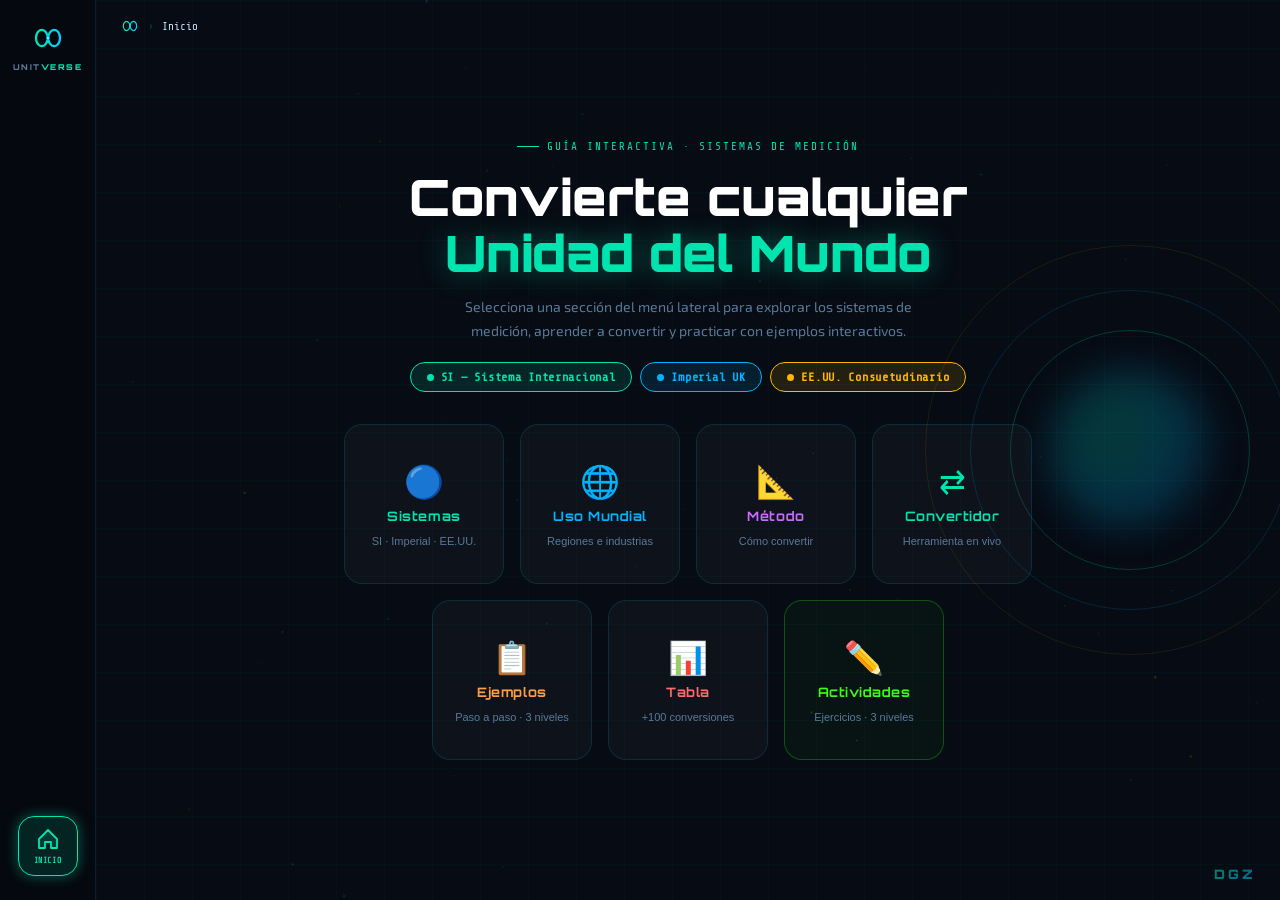
==== commit 4add9cc0: "Enhance SVG logos with gradients Added gradient effects to sidebar and breadcrumb SVG logos." ====
--- a/index.html
+++ b/index.html
@@ -4,6 +4,7 @@
   <meta charset="UTF-8" />
   <meta name="viewport" content="width=device-width, initial-scale=1.0" />
   <title>UnitVerse — Conversión de Unidades</title>
+  <link rel="icon" type="image/svg+xml" href="favicon.svg" />
   <link rel="preconnect" href="https://fonts.googleapis.com" />
   <link href="https://fonts.googleapis.com/css2?family=Orbitron:wght@400;700;900&family=Exo+2:wght@300;400;500;600&family=Share+Tech+Mono&display=swap" rel="stylesheet" />
   <link rel="stylesheet" href="style.css" />
@@ -17,10 +18,27 @@
   <aside id="sidebar">
     <!-- Logo -->
     <div class="sb-logo" onclick="openPanel('home')">
-      <svg width="36" height="36" viewBox="0 0 36 36" fill="none">
-        <circle cx="18" cy="18" r="16.5" stroke="#00e5b0" stroke-width="1.5"/>
-        <text x="18" y="24" text-anchor="middle" font-family="monospace"
-              font-size="13" font-weight="900" fill="#00e5b0">UV</text>
+      <svg width="36" height="36" viewBox="0 0 36 36" fill="none" xmlns="http://www.w3.org/2000/svg">
+        <defs>
+          <linearGradient id="uv-grad" x1="0%" y1="0%" x2="100%" y2="0%">
+            <stop offset="0%"   stop-color="#00e5b0"/>
+            <stop offset="100%" stop-color="#00cfff"/>
+          </linearGradient>
+        </defs>
+        <!-- Símbolo infinito — lemniscata elegante -->
+        <path d="M 6 18
+                 C 6 12, 10 8.5, 14 10.5
+                 C 16.5 12, 17.5 15, 18 18
+                 C 18.5 21, 19.5 24, 22 25.5
+                 C 26 27.5, 30 24, 30 18
+                 C 30 12, 26 8.5, 22 10.5
+                 C 19.5 12, 18.5 15, 18 18
+                 C 17.5 21, 16.5 24, 14 25.5
+                 C 10 27.5, 6 24, 6 18 Z"
+              fill="none" stroke="url(#uv-grad)" stroke-width="2.2" stroke-linecap="round"/>
+        <!-- Punto de cruce central -->
+        <circle cx="18" cy="18" r="1.8" fill="#00cfff" opacity="0.9"/>
+        <circle cx="18" cy="18" r="0.8" fill="#ffffff"/>
       </svg>
       <span class="sb-logo-name">UNIT<span>VERSE</span></span>
     </div>
@@ -43,7 +61,20 @@
 
     <!-- BREADCRUMB -->
     <div id="breadcrumb">
-      <span class="bc-logo">UV</span>
+      <span class="bc-logo" style="display:inline-flex;align-items:center;">
+        <svg width="20" height="20" viewBox="0 0 36 36" fill="none" xmlns="http://www.w3.org/2000/svg">
+          <defs>
+            <linearGradient id="bc-grad" x1="0%" y1="0%" x2="100%" y2="0%">
+              <stop offset="0%"   stop-color="#00e5b0"/>
+              <stop offset="100%" stop-color="#00cfff"/>
+            </linearGradient>
+          </defs>
+          <path d="M 6 18 C 6 12, 10 8.5, 14 10.5 C 16.5 12, 17.5 15, 18 18 C 18.5 21, 19.5 24, 22 25.5 C 26 27.5, 30 24, 30 18 C 30 12, 26 8.5, 22 10.5 C 19.5 12, 18.5 15, 18 18 C 17.5 21, 16.5 24, 14 25.5 C 10 27.5, 6 24, 6 18 Z"
+                fill="none" stroke="url(#bc-grad)" stroke-width="2.2" stroke-linecap="round"/>
+          <circle cx="18" cy="18" r="1.8" fill="#00cfff" opacity="0.9"/>
+          <circle cx="18" cy="18" r="0.8" fill="#ffffff"/>
+        </svg>
+      </span>
       <span class="bc-sep">›</span>
       <span id="bc-current">Inicio</span>
     </div>
@@ -309,4 +340,4 @@
   <script src="app.js"></script>
   <script src="activities.js"></script>
 </body>
-</html>+</html>
--- a/style.css
+++ b/style.css
@@ -812,4 +812,4 @@
 #dgz-firma:hover {
   opacity: 1;
   pointer-events: all;
-}+}
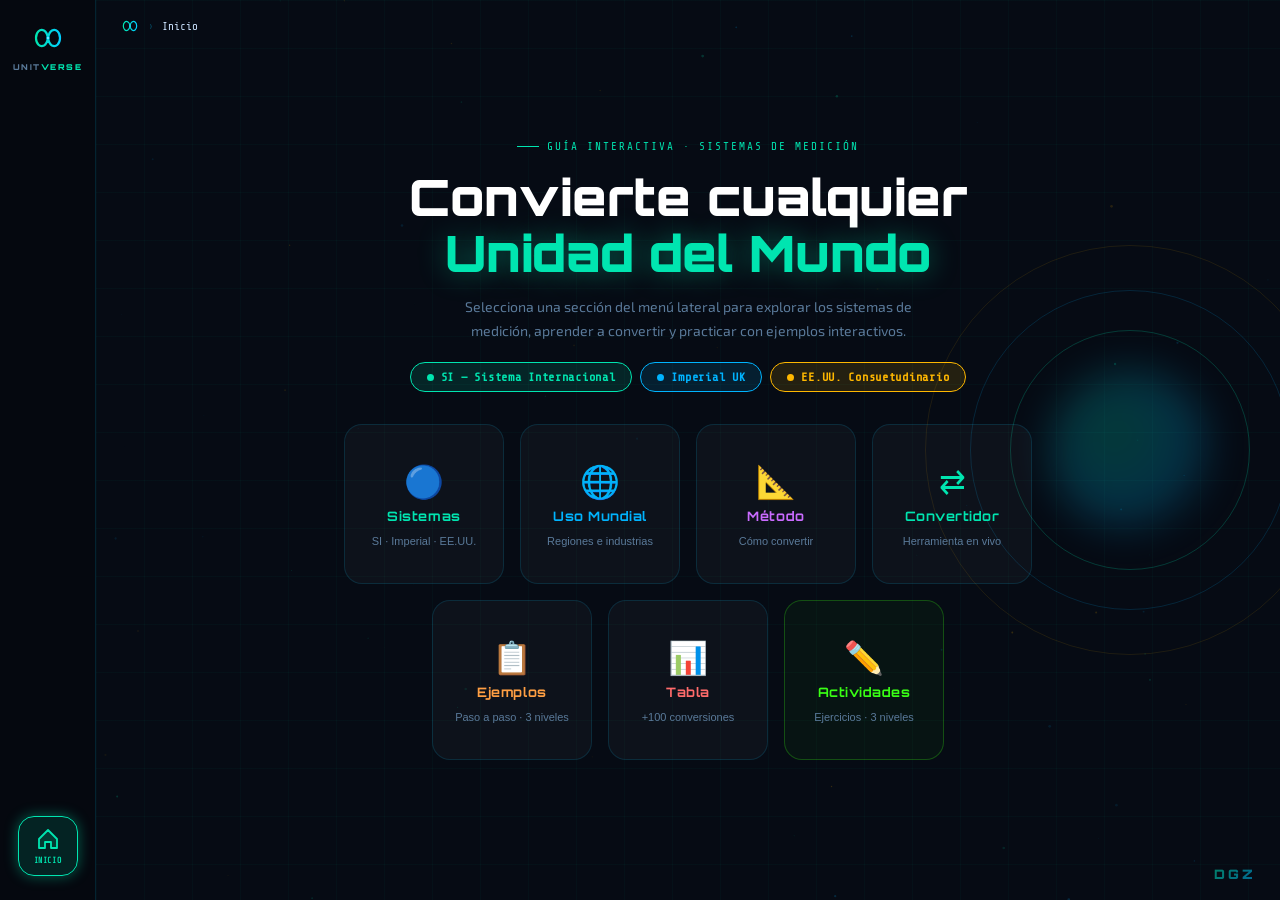
==== commit 23862e7c: "Add files via upload" ====
--- a/index.html
+++ b/index.html
@@ -2,8 +2,27 @@
 <html lang="es">
 <head>
   <meta charset="UTF-8" />
-  <meta name="viewport" content="width=device-width, initial-scale=1.0" />
+  <meta name="viewport" content="width=device-width, initial-scale=1.0, viewport-fit=cover" />
   <title>UnitVerse — Conversión de Unidades</title>
+
+  <!-- ── PWA: Manifest ── -->
+  <link rel="manifest" href="manifest.json" />
+
+  <!-- ── PWA: iOS / Safari meta tags ── -->
+  <meta name="apple-mobile-web-app-capable" content="yes" />
+  <meta name="apple-mobile-web-app-status-bar-style" content="black-translucent" />
+  <meta name="apple-mobile-web-app-title" content="UnitVerse" />
+  <link rel="apple-touch-icon" href="icons/icon-192.png" />
+  <link rel="apple-touch-startup-image" href="icons/icon-512.png" />
+
+  <!-- ── PWA: Android / Chrome ── -->
+  <meta name="mobile-web-app-capable" content="yes" />
+  <meta name="theme-color" content="#00e5b0" />
+  <meta name="msapplication-TileColor" content="#060b14" />
+
+  <!-- ── SEO / descripción ── -->
+  <meta name="description" content="Convierte cualquier unidad del mundo. Sistema Internacional, Imperial y EE.UU. Funciona sin internet." />
+
   <link rel="icon" type="image/svg+xml" href="favicon.svg" />
   <link rel="preconnect" href="https://fonts.googleapis.com" />
   <link href="https://fonts.googleapis.com/css2?family=Orbitron:wght@400;700;900&family=Exo+2:wght@300;400;500;600&family=Share+Tech+Mono&display=swap" rel="stylesheet" />
@@ -336,8 +355,36 @@
 
   <!-- FIRMA DGZ -->
   <div id="dgz-firma">DGZ</div>
+  <!-- ── Banner offline ── -->
+  <div id="offline-banner" aria-live="polite">
+    <span>📶</span> Sin conexión — UnitVerse funciona igual en modo offline
+    <button onclick="document.getElementById('offline-banner').style.display='none'">✕</button>
+  </div>
+
   <script src="data.js"></script>
   <script src="app.js"></script>
   <script src="activities.js"></script>
+
+  <!-- ── Registro del Service Worker (PWA offline) ── -->
+  <script>
+    if ('serviceWorker' in navigator) {
+      window.addEventListener('load', () => {
+        navigator.serviceWorker.register('./service-worker.js')
+          .then(reg => console.log('[UnitVerse] SW registrado:', reg.scope))
+          .catch(err => console.warn('[UnitVerse] SW error:', err));
+      });
+    }
+    // Mostrar banner cuando no hay red
+    function updateOnlineStatus() {
+      const banner = document.getElementById('offline-banner');
+      if (!navigator.onLine) {
+        banner.classList.add('visible');
+      } else {
+        banner.classList.remove('visible');
+      }
+    }
+    window.addEventListener('online',  updateOnlineStatus);
+    window.addEventListener('offline', updateOnlineStatus);
+  </script>
 </body>
 </html>
--- a/style.css
+++ b/style.css
@@ -558,36 +558,181 @@
 @keyframes pulse{0%,100%{opacity:1}50%{opacity:.6}}
 
 /* ══════════════════════════════════════════════════════
-   RESPONSIVE
+   OFFLINE BANNER
+══════════════════════════════════════════════════════ */
+#offline-banner {
+  display: none;
+  position: fixed;
+  top: 0; left: 0; right: 0;
+  z-index: 9999;
+  background: rgba(255,184,0,.15);
+  border-bottom: 1px solid rgba(255,184,0,.4);
+  color: var(--us);
+  font-family: var(--font-m);
+  font-size: 12px;
+  letter-spacing: .06em;
+  padding: 10px 16px;
+  text-align: center;
+  align-items: center;
+  justify-content: center;
+  gap: 10px;
+}
+#offline-banner.visible { display: flex; }
+#offline-banner button {
+  background: transparent;
+  border: 1px solid currentColor;
+  color: inherit;
+  border-radius: 5px;
+  padding: 2px 8px;
+  cursor: pointer;
+  font-size: 12px;
+  line-height: 1.4;
+}
+
+/* ══════════════════════════════════════════════════════
+   RESPONSIVE — TABLET  (≤ 768px)
 ══════════════════════════════════════════════════════ */
 @media(max-width:768px){
   html,body{overflow:auto}
   #sidebar{display:none}
   #main-area{margin-left:0;height:auto;overflow:visible}
-  .panel{position:relative;inset:auto;opacity:1;transform:none;
-    pointer-events:all;display:none;padding:20px 16px 80px}
+  .panel{
+    position:relative;inset:auto;opacity:1;transform:none;
+    pointer-events:all;display:none;
+    padding:20px 16px 90px;
+    /* safe area para el notch de iPhone */
+    padding-bottom:calc(80px + env(safe-area-inset-bottom));
+  }
   .panel.active{display:block}
   #breadcrumb{display:none}
-  #mobile-nav{display:flex;position:fixed;bottom:0;left:0;right:0;
-    background:rgba(6,9,16,.97);border-top:1px solid var(--border);
-    z-index:100;padding:6px 4px;gap:2px;justify-content:space-around}
-  .mn-btn{display:flex;flex-direction:column;align-items:center;gap:3px;
-    background:none;border:none;cursor:pointer;padding:6px 8px;border-radius:9px;
-    font-size:16px;color:var(--text-dim);transition:all var(--tr);flex:1;min-width:0}
-  .mn-btn span{font-family:var(--font-m);font-size:8.5px;letter-spacing:.05em;
-    text-transform:uppercase;white-space:nowrap;overflow:hidden;text-overflow:ellipsis;width:100%;text-align:center}
+
+  /* ── Bottom Nav ── */
+  #mobile-nav{
+    display:flex;position:fixed;bottom:0;left:0;right:0;
+    background:rgba(6,9,16,.97);
+    border-top:1px solid var(--border);
+    backdrop-filter:blur(20px);
+    -webkit-backdrop-filter:blur(20px);
+    z-index:100;
+    padding:6px 4px;
+    /* safe area para home indicator de iPhone */
+    padding-bottom:calc(6px + env(safe-area-inset-bottom));
+    gap:2px;justify-content:space-around;
+  }
+  .mn-btn{
+    display:flex;flex-direction:column;align-items:center;gap:3px;
+    background:none;border:none;cursor:pointer;
+    /* área táctil mínima recomendada por Apple/Google */
+    padding:8px 6px;
+    border-radius:9px;
+    font-size:18px; /* emoji más grande para dedo */
+    color:var(--text-dim);
+    transition:all var(--tr);
+    flex:1;min-width:0;
+    min-height:44px; /* mínimo 44pt táctil */
+    -webkit-tap-highlight-color:transparent;
+  }
+  .mn-btn span{
+    font-family:var(--font-m);font-size:8.5px;letter-spacing:.05em;
+    text-transform:uppercase;white-space:nowrap;
+    overflow:hidden;text-overflow:ellipsis;width:100%;text-align:center;
+  }
   .mn-btn.active{background:rgba(0,229,176,.1);color:var(--si)}
-  #panel-home{padding:24px 16px 90px;min-height:100vh}
-  .home-quick-grid{grid-template-columns:repeat(2,1fr)}
+  .mn-btn:active{transform:scale(.92);background:rgba(0,229,176,.07)}
+
+  /* ── Panel home en móvil ── */
+  #panel-home{
+    padding:24px 16px 90px;
+    padding-bottom:calc(90px + env(safe-area-inset-bottom));
+    min-height:100dvh; /* dvh = dynamic viewport height, correcto en móvil */
+  }
+
+  /* ── Grid de acceso rápido: 3 columnas en tablet ── */
+  .home-quick-grid{
+    display:grid;
+    grid-template-columns:repeat(3,1fr);
+    gap:10px;
+  }
+  .home-quick-grid .hq-card{
+    width:auto;
+    padding:18px 10px 14px;
+  }
+  .hq-icon{font-size:24px}
+  .hq-name{font-size:11px}
+  .hq-desc{display:none} /* ocultar sub-desc para ganar espacio */
   .home-orb-wrap{display:none}
+
+  /* ── Convertidor ── */
   .conv-inputs{grid-template-columns:1fr 1fr}
   .conv-arrow-wrap{display:none}
+
+  /* ── Sistemas ── */
   .detail-content{grid-template-columns:1fr}
-}
+
+  /* ── Tabla: hacer scroll horizontal más claro ── */
+  .tbl-wrap{
+    border-radius:var(--r);
+    -webkit-overflow-scrolling:touch;
+  }
+  #main-table{font-size:12px}
+  #main-table th,#main-table td{padding:7px 10px;white-space:nowrap}
+}
+
+/* ══════════════════════════════════════════════════════
+   RESPONSIVE — MÓVIL PEQUEÑO (≤ 480px)
+══════════════════════════════════════════════════════ */
 @media(max-width:480px){
-  .home-quick-grid{grid-template-columns:repeat(2,1fr)}
+  /* Grid home: 2 columnas apretadas */
+  .home-quick-grid{
+    grid-template-columns:repeat(2,1fr);
+    gap:8px;
+  }
+  .home-quick-grid .hq-card{
+    padding:16px 8px 12px;
+    border-radius:14px;
+  }
+
+  /* Título home más pequeño */
+  .home-title{font-size:clamp(22px,7vw,34px)}
+
+  /* Badges horizontales y compactos */
+  .home-badges{gap:6px}
+  .sys-badge{font-size:10px;padding:5px 12px}
+
+  /* Una columna para sistemas */
   .sys-cards-grid{grid-template-columns:1fr}
+
+  /* Convertidor: una columna */
   .conv-inputs{grid-template-columns:1fr}
+  .conv-field label{font-size:10px}
+
+  /* Tabla: columnas opcionales ocultas */
+  #main-table th:nth-child(6),
+  #main-table td:nth-child(6),
+  #main-table th:nth-child(7),
+  #main-table td:nth-child(7){display:none}
+
+  /* Panel header más compacto */
+  .panel-header{margin-bottom:20px}
+  .section-title{font-size:clamp(18px,5.5vw,26px)}
+
+  /* Botones de nivel/método más pequeños */
+  .lvl-tab,.mtab{font-size:10px;padding:7px 12px}
+
+  /* Modal actividades ocupa toda la pantalla */
+  #act-modal{
+    width:100vw;max-height:100dvh;
+    border-radius:0;
+    top:0;left:0;right:0;bottom:0;
+    transform:none !important;
+  }
+  #act-modal.open{transform:none !important}
+
+  /* Modal ejemplos */
+  #ex-modal{width:100vw;max-height:100dvh;border-radius:0}
+
+  /* Firma DGZ no se superpone con la nav */
+  #dgz-firma{bottom:calc(70px + env(safe-area-inset-bottom));right:16px}
 }
 
 
--- a/activities.css
+++ b/activities.css
@@ -389,12 +389,40 @@
 /* ── RESPONSIVE ──────────────────────────────────────── */
 @media (max-width: 768px) {
   #act-fab { bottom: 80px; right: 18px; width: 54px; height: 54px; }
-  #act-modal { width: 98vw; max-height: 94vh; border-radius: 14px; }
-  .act-header { padding: 14px 16px 12px; }
-  .act-levels { padding: 12px 14px 0; gap: 6px; }
-  .act-body   { padding: 14px 14px 20px; }
-  .act-stat-val { font-size: 16px; }
-  .ex-q-text  { font-size: 14px; }
+
+  #act-modal {
+    width: 98vw;
+    max-height: 94dvh;   /* dynamic viewport height — evita barra del browser */
+    border-radius: 14px;
+    top: 50%; left: 50%;
+    transform: translate(-50%, -50%) scale(.93);
+  }
+  #act-modal.open {
+    transform: translate(-50%, -50%) scale(1);
+  }
+
+  .act-header  { padding: 14px 16px 12px; }
+  .act-levels  { padding: 12px 14px 0; gap: 6px; }
+  .act-body    {
+    padding: 14px 14px 24px;
+    /* safe area para iPhone con home indicator */
+    padding-bottom: calc(24px + env(safe-area-inset-bottom));
+  }
+  .act-stat-val  { font-size: 16px; }
+  .act-lvl-btn   { font-size: 10px; padding: 7px 12px; }
+  .ex-q-text     { font-size: 14px; }
   .ex-input-wrap { flex-direction: column; }
-  .ex-check-btn { width: 100%; }
-}+  .ex-check-btn  {
+    width: 100%;
+    min-height: 44px;   /* área táctil mínima */
+    font-size: 13px;
+  }
+  /* Opciones de múltiple elección más fáciles de tocar */
+  .act-opt-btn {
+    min-height: 44px;
+    font-size: 13px;
+  }
+  /* Stats más compactas */
+  .act-stats { gap: 8px; padding: 10px 12px; }
+  .act-stat-lbl { font-size: 8px; }
+}
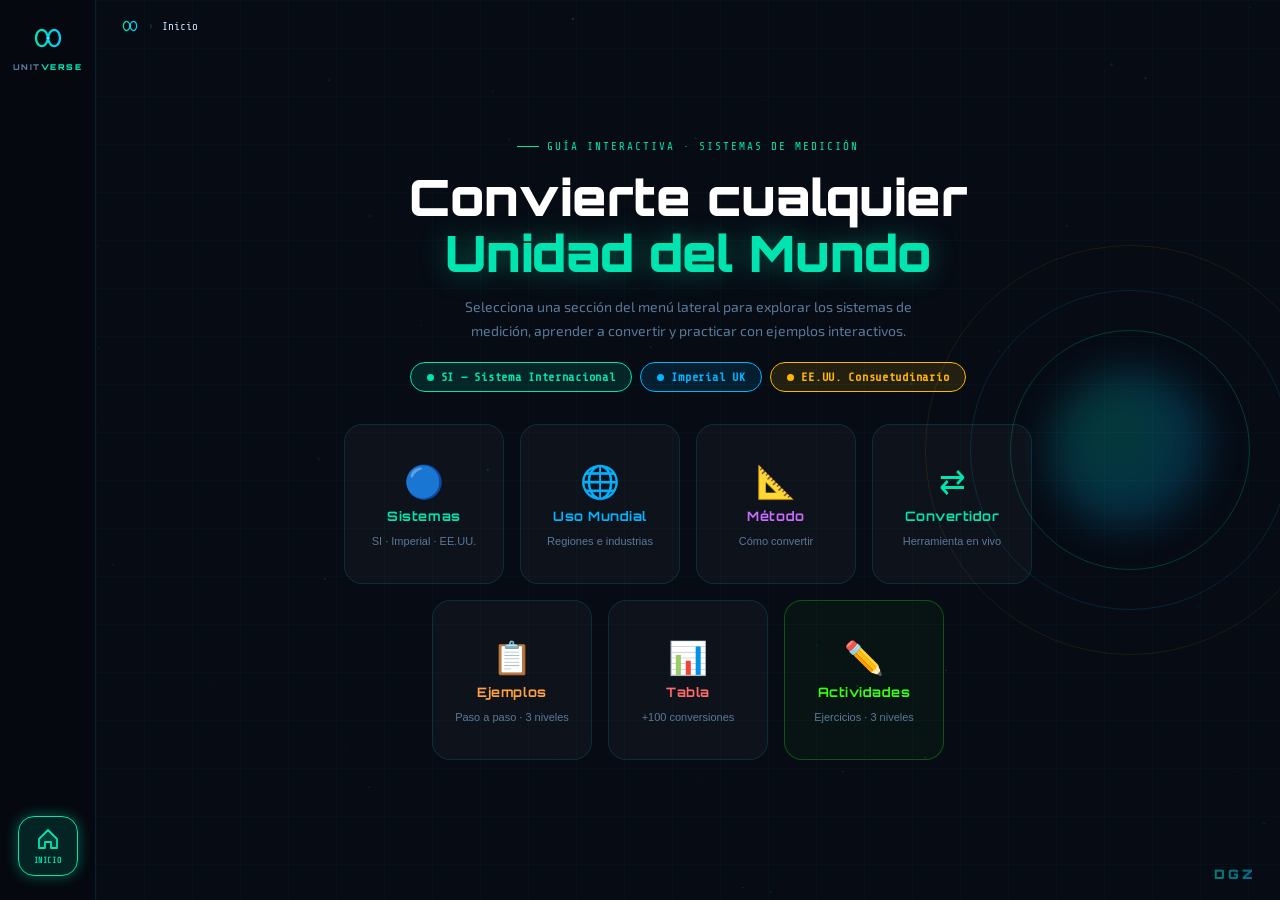
==== commit 76d2f994: "Fix HTML formatting issues in index.html" ====
--- a/index.html
+++ b/index.html
@@ -388,3 +388,4 @@
   </script>
 </body>
 </html>
+
--- a/style.css
+++ b/style.css
@@ -647,19 +647,24 @@
     min-height:100dvh; /* dvh = dynamic viewport height, correcto en móvil */
   }
 
-  /* ── Grid de acceso rápido: 3 columnas en tablet ── */
+  /* ── Grid de acceso rápido: 2 columnas proporcionales ──
+     Las tarjetas deben ser cuadradas y llenar el ancho disponible */
   .home-quick-grid{
-    display:grid;
-    grid-template-columns:repeat(3,1fr);
-    gap:10px;
+    display:grid !important;
+    grid-template-columns:repeat(2,1fr) !important;
+    gap:12px;
+    width:100%;
+    max-width:100%;
   }
   .home-quick-grid .hq-card{
-    width:auto;
-    padding:18px 10px 14px;
-  }
-  .hq-icon{font-size:24px}
-  .hq-name{font-size:11px}
-  .hq-desc{display:none} /* ocultar sub-desc para ganar espacio */
+    width:auto !important;
+    aspect-ratio:1/1;
+    padding:20px 12px 16px;
+    gap:8px;
+  }
+  .hq-icon{font-size:26px}
+  .hq-name{font-size:12px}
+  .hq-desc{font-size:10px}
   .home-orb-wrap{display:none}
 
   /* ── Convertidor ── */
@@ -669,33 +674,41 @@
   /* ── Sistemas ── */
   .detail-content{grid-template-columns:1fr}
 
-  /* ── Tabla: hacer scroll horizontal más claro ── */
-  .tbl-wrap{
-    border-radius:var(--r);
-    -webkit-overflow-scrolling:touch;
-  }
+  /* ── Tabla: scroll horizontal tactil ── */
+  .tbl-wrap{border-radius:var(--r);-webkit-overflow-scrolling:touch}
   #main-table{font-size:12px}
   #main-table th,#main-table td{padding:7px 10px;white-space:nowrap}
+
+  /* ── Modal actividades: centrado correcto en Android/iOS ── */
+  #act-modal{
+    position:fixed;
+    top:50%; left:50%;
+    transform:translate(-50%,-50%) scale(.93);
+    width:min(820px,94vw);
+    max-height:90vh;
+  }
+  #act-modal.open{transform:translate(-50%,-50%) scale(1)}
 }
 
 /* ══════════════════════════════════════════════════════
    RESPONSIVE — MÓVIL PEQUEÑO (≤ 480px)
 ══════════════════════════════════════════════════════ */
 @media(max-width:480px){
-  /* Grid home: 2 columnas apretadas */
+  /* Grid home: 2 columnas cuadradas proporcionales */
   .home-quick-grid{
-    grid-template-columns:repeat(2,1fr);
-    gap:8px;
+    grid-template-columns:repeat(2,1fr) !important;
+    gap:10px;
   }
   .home-quick-grid .hq-card{
     padding:16px 8px 12px;
     border-radius:14px;
+    aspect-ratio:1/1;
   }
 
   /* Título home más pequeño */
   .home-title{font-size:clamp(22px,7vw,34px)}
 
-  /* Badges horizontales y compactos */
+  /* Badges compactos */
   .home-badges{gap:6px}
   .sys-badge{font-size:10px;padding:5px 12px}
 
@@ -719,17 +732,39 @@
   /* Botones de nivel/método más pequeños */
   .lvl-tab,.mtab{font-size:10px;padding:7px 12px}
 
-  /* Modal actividades ocupa toda la pantalla */
+  /* Modal actividades: pantalla completa en móvil pequeño
+     Usar inset en lugar de transform para evitar bugs en Chrome Android */
   #act-modal{
-    width:100vw;max-height:100dvh;
-    border-radius:0;
-    top:0;left:0;right:0;bottom:0;
+    position:fixed;
+    inset:0;             /* top:0 right:0 bottom:0 left:0 */
+    width:100% !important;
+    max-height:100% !important;
+    border-radius:0 !important;
     transform:none !important;
-  }
-  #act-modal.open{transform:none !important}
-
-  /* Modal ejemplos */
-  #ex-modal{width:100vw;max-height:100dvh;border-radius:0}
+    /* reemplazar la animación de escala por una de opacidad */
+    transition:opacity .3s ease !important;
+  }
+  #act-modal:not(.open){
+    opacity:0;
+    pointer-events:none;
+    transform:none !important;
+  }
+  #act-modal.open{
+    opacity:1;
+    pointer-events:all;
+    transform:none !important;
+  }
+
+  /* Modal ejemplos: también pantalla completa */
+  #ex-modal{
+    position:fixed;
+    inset:0;
+    width:100% !important;
+    max-height:100% !important;
+    border-radius:0 !important;
+    transform:none !important;
+  }
+  #ex-modal.open{transform:none !important}
 
   /* Firma DGZ no se superpone con la nav */
   #dgz-firma{bottom:calc(70px + env(safe-area-inset-bottom));right:16px}
--- a/activities.css
+++ b/activities.css
@@ -391,11 +391,13 @@
   #act-fab { bottom: 80px; right: 18px; width: 54px; height: 54px; }
 
   #act-modal {
-    width: 98vw;
-    max-height: 94dvh;   /* dynamic viewport height — evita barra del browser */
+    position: fixed;
+    top: 50%;
+    left: 50%;
+    transform: translate(-50%, -50%) scale(.93);
+    width: min(820px, 94vw);
+    max-height: 90vh;
     border-radius: 14px;
-    top: 50%; left: 50%;
-    transform: translate(-50%, -50%) scale(.93);
   }
   #act-modal.open {
     transform: translate(-50%, -50%) scale(1);
@@ -405,24 +407,14 @@
   .act-levels  { padding: 12px 14px 0; gap: 6px; }
   .act-body    {
     padding: 14px 14px 24px;
-    /* safe area para iPhone con home indicator */
     padding-bottom: calc(24px + env(safe-area-inset-bottom));
   }
   .act-stat-val  { font-size: 16px; }
   .act-lvl-btn   { font-size: 10px; padding: 7px 12px; }
   .ex-q-text     { font-size: 14px; }
   .ex-input-wrap { flex-direction: column; }
-  .ex-check-btn  {
-    width: 100%;
-    min-height: 44px;   /* área táctil mínima */
-    font-size: 13px;
-  }
-  /* Opciones de múltiple elección más fáciles de tocar */
-  .act-opt-btn {
-    min-height: 44px;
-    font-size: 13px;
-  }
-  /* Stats más compactas */
-  .act-stats { gap: 8px; padding: 10px 12px; }
-  .act-stat-lbl { font-size: 8px; }
-}
+  .ex-check-btn  { width: 100%; min-height: 44px; font-size: 13px; }
+  .act-opt-btn   { min-height: 44px; font-size: 13px; }
+  .act-stats     { gap: 8px; padding: 10px 12px; }
+  .act-stat-lbl  { font-size: 8px; }
+}
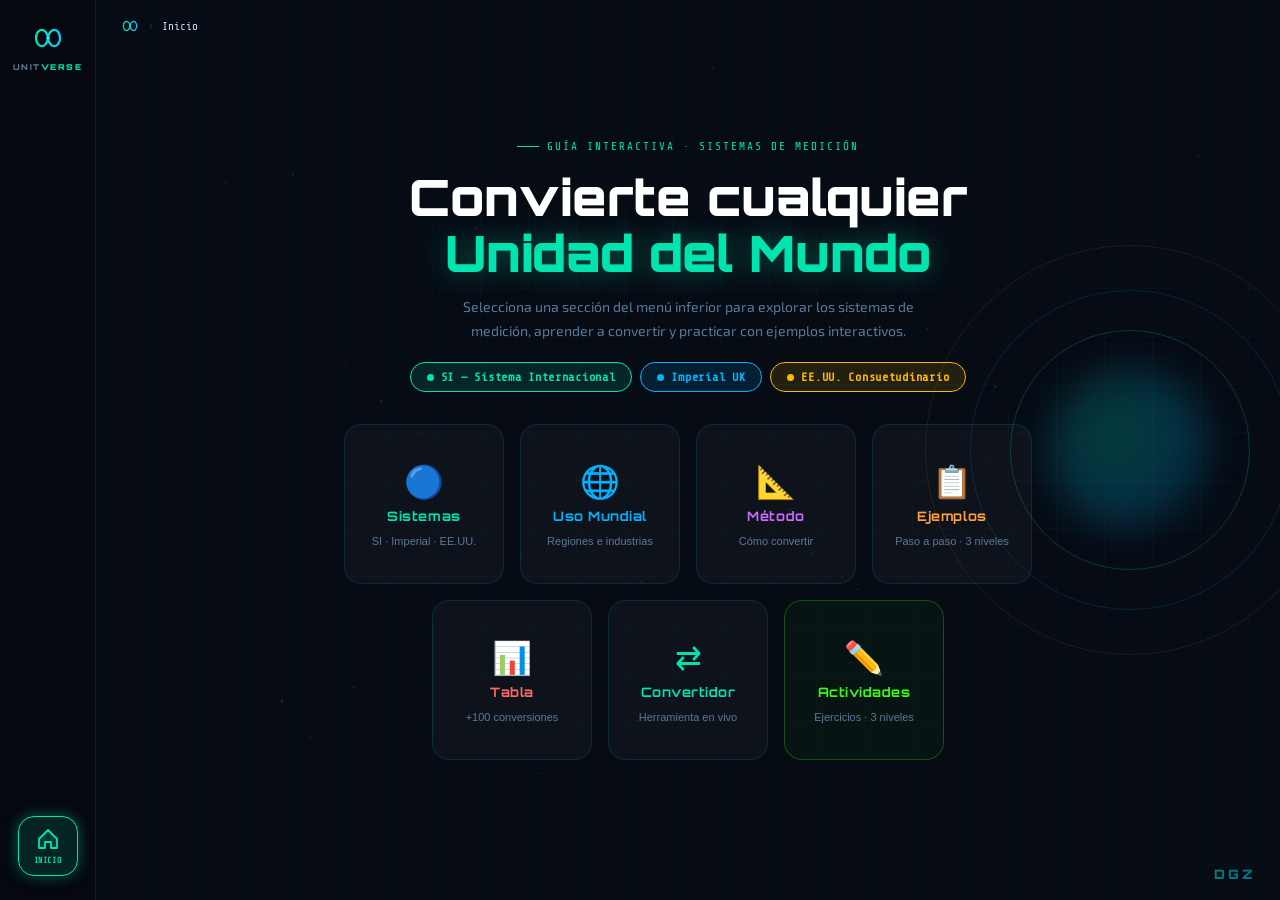
==== commit 132cb8d5: "Remove commented sections and update descriptions" ====
--- a/index.html
+++ b/index.html
@@ -44,7 +44,6 @@
             <stop offset="100%" stop-color="#00cfff"/>
           </linearGradient>
         </defs>
-        <!-- Símbolo infinito — lemniscata elegante -->
         <path d="M 6 18
                  C 6 12, 10 8.5, 14 10.5
                  C 16.5 12, 17.5 15, 18 18
@@ -55,7 +54,6 @@
                  C 17.5 21, 16.5 24, 14 25.5
                  C 10 27.5, 6 24, 6 18 Z"
               fill="none" stroke="url(#uv-grad)" stroke-width="2.2" stroke-linecap="round"/>
-        <!-- Punto de cruce central -->
         <circle cx="18" cy="18" r="1.8" fill="#00cfff" opacity="0.9"/>
         <circle cx="18" cy="18" r="0.8" fill="#ffffff"/>
       </svg>
@@ -64,7 +62,6 @@
 
     <div class="sb-spacer"></div>
 
-    <!-- Botón INICIO — fondo del sidebar -->
     <button class="sb-home-btn" onclick="openPanel('home')">
       <svg width="24" height="24" viewBox="0 0 24 24" fill="none">
         <path d="M3 12L12 3L21 12V21H15V15H9V21H3V12Z"
@@ -104,7 +101,7 @@
       <div class="home-content">
         <div class="home-eyebrow">GUÍA INTERACTIVA · SISTEMAS DE MEDICIÓN</div>
         <h1 class="home-title">Convierte cualquier<br><span class="home-accent">Unidad del Mundo</span></h1>
-        <p class="home-desc">Selecciona una sección del menú lateral para explorar los sistemas de medición, aprender a convertir y practicar con ejemplos interactivos.</p>
+        <p class="home-desc">Selecciona una sección del menú inferior para explorar los sistemas de medición, aprender a convertir y practicar con ejemplos interactivos.</p>
         <div class="home-badges">
           <div class="sys-badge si"><span class="sys-dot"></span>SI — Sistema Internacional</div>
           <div class="sys-badge imp"><span class="sys-dot"></span>Imperial UK</div>
@@ -114,9 +111,9 @@
           <button class="hq-card" data-panel="sistemas"    style="--c:#00e5b0"><span class="hq-icon">🔵</span><span class="hq-name">Sistemas</span><span class="hq-desc">SI · Imperial · EE.UU.</span></button>
           <button class="hq-card" data-panel="uso"         style="--c:#00b4ff"><span class="hq-icon">🌐</span><span class="hq-name">Uso Mundial</span><span class="hq-desc">Regiones e industrias</span></button>
           <button class="hq-card" data-panel="metodo"      style="--c:#c96bff"><span class="hq-icon">📐</span><span class="hq-name">Método</span><span class="hq-desc">Cómo convertir</span></button>
-          <button class="hq-card" data-panel="convertidor" style="--c:#00e5b0"><span class="hq-icon">⇄</span><span class="hq-name">Convertidor</span><span class="hq-desc">Herramienta en vivo</span></button>
           <button class="hq-card" data-panel="ejemplos"    style="--c:#ff9f43"><span class="hq-icon">📋</span><span class="hq-name">Ejemplos</span><span class="hq-desc">Paso a paso · 3 niveles</span></button>
           <button class="hq-card" data-panel="tabla"       style="--c:#ff6b6b"><span class="hq-icon">📊</span><span class="hq-name">Tabla</span><span class="hq-desc">+100 conversiones</span></button>
+          <button class="hq-card" data-panel="convertidor" style="--c:#00e5b0"><span class="hq-icon">⇄</span><span class="hq-name">Convertidor</span><span class="hq-desc">Herramienta en vivo</span></button>
           <button class="hq-card hq-card-act"              style="--c:#39ff14" onclick="actOpen()"><span class="hq-icon">✏️</span><span class="hq-name">Actividades</span><span class="hq-desc">Ejercicios · 3 niveles</span></button>
         </div>
       </div>
@@ -271,15 +268,45 @@
   </nav>
 
   <!-- ══════════════════════════════════════════════════
-       MÓDULO ACTIVIDADES — botón flotante + modal
+       MODAL DE PANEL — se usa solo en móvil
+       Envuelve el contenido de cada sección como modal flotante
   ══════════════════════════════════════════════════ -->
-
-  <!-- FAB eliminado — acceso desde tarjeta home -->
-
-  <!-- Overlay -->
+  <div id="panel-modal-overlay"></div>
+  <div id="panel-modal" role="dialog" aria-modal="true">
+    <div class="pm-header">
+      <div class="pm-header-left">
+        <span class="pm-eyebrow" id="pm-eyebrow">// SECCIÓN</span>
+        <span class="pm-title" id="pm-title">Título</span>
+      </div>
+      <button class="pm-close" id="pm-close-btn" aria-label="Cerrar">✕</button>
+    </div>
+    <div class="pm-body" id="pm-body">
+      <!-- el panel se mueve aquí en móvil -->
+    </div>
+  </div>
+
+  <!-- ══════════════════════════════════════════════════
+       MÓDULO ACTIVIDADES
+  ══════════════════════════════════════════════════ -->
+
+  <!-- ══════════════════════════════════════════════════
+       SECTION MODAL — idéntico al de Actividades
+       Solo en móvil. Cada sección se abre aquí.
+  ══════════════════════════════════════════════════ -->
+  <div id="sec-modal-overlay"></div>
+  <div id="sec-modal" role="dialog" aria-modal="true">
+    <div class="sec-modal-header">
+      <div class="sec-modal-header-left">
+        <span class="act-eyebrow" id="sec-modal-eyebrow">// SECCIÓN</span>
+        <span class="act-title"   id="sec-modal-title">Título</span>
+      </div>
+      <button class="act-close" onclick="sectionModalClose()" aria-label="Cerrar">✕</button>
+    </div>
+    <div class="sec-modal-body" id="sec-modal-body"></div>
+  </div>
+
   <div id="act-overlay"></div>
 
-  <!-- Modal de actividades -->
   <div id="act-modal" role="dialog" aria-modal="true" aria-label="Actividades de conversión">
 
     <div class="act-header">
@@ -374,7 +401,6 @@
           .catch(err => console.warn('[UnitVerse] SW error:', err));
       });
     }
-    // Mostrar banner cuando no hay red
     function updateOnlineStatus() {
       const banner = document.getElementById('offline-banner');
       if (!navigator.onLine) {
@@ -388,4 +414,3 @@
   </script>
 </body>
 </html>
-
--- a/style.css
+++ b/style.css
@@ -1,5 +1,5 @@
 /* ═══════════════════════════════════════════════════════
-   UNITVERSE — style.css  v3 (panel-folder architecture)
+   UNITVERSE — style.css  v4 (responsive móvil corregido)
 ═══════════════════════════════════════════════════════ */
 :root {
   --bg:      #060b14;
@@ -41,13 +41,10 @@
   justify-content: space-between;
   padding: 20px 0 24px;
 }
-
-/* Logo top */
 .sb-logo {
   display: flex; flex-direction: column; align-items: center; gap: 6px;
   width: 100%; justify-content: center; padding: 0 8px;
-  cursor: pointer;
-  transition: opacity var(--tr);
+  cursor: pointer; transition: opacity var(--tr);
 }
 .sb-logo:hover { opacity: .75; }
 .sb-logo svg { flex-shrink: 0; }
@@ -56,11 +53,7 @@
   letter-spacing: .18em; color: var(--text-dim); white-space: nowrap;
 }
 .sb-logo-name span { color: var(--si); }
-
-/* Spacer — empuja el home btn al fondo */
 .sb-spacer { flex: 1; }
-
-/* HOME button — abajo del sidebar */
 .sb-home-btn {
   width: 60px; height: 60px;
   background: var(--si-dim);
@@ -83,7 +76,6 @@
   font-family: var(--font-m); font-size: 8px; font-weight: 700;
   letter-spacing: .08em; color: var(--si); text-transform: uppercase;
 }
-/* Tooltip */
 .sb-home-btn::after {
   content: 'INICIO';
   position: absolute; left: calc(100% + 10px); top: 50%;
@@ -96,8 +88,6 @@
   transition: opacity .15s ease; z-index: 200;
 }
 .sb-home-btn:hover::after { opacity: 1; }
-
-/* sb-grid ya no se usa en sidebar — ocultar si existe */
 .sb-grid { display: none; }
 
 /* ══════════════════════════════════════════════════════
@@ -123,7 +113,7 @@
 #bc-current { color: var(--text); }
 
 /* ══════════════════════════════════════════════════════
-   PANELS — carpeta abre/cierra
+   PANELS
 ══════════════════════════════════════════════════════ */
 .panel {
   position: absolute; inset: 0;
@@ -143,8 +133,6 @@
   pointer-events: none;
 }
 .panel-header { margin-bottom: 32px; max-width: 700px; }
-
-/* Scrollbar del panel */
 .panel::-webkit-scrollbar { width: 5px; }
 .panel::-webkit-scrollbar-track { background: transparent; }
 .panel::-webkit-scrollbar-thumb { background: var(--border2); border-radius: 4px; }
@@ -205,25 +193,17 @@
 .sys-badge.imp .sys-dot { background:var(--imp); }
 .sys-badge.us  .sys-dot { background:var(--us); }
 
-/* Quick access grid — home — CENTRADO y MÁS GRANDE */
+/* Quick access grid */
 .home-quick-grid {
-  display: flex;
-  flex-wrap: wrap;
-  gap: 16px;
-  justify-content: center;
-  max-width: 696px; /* 4 × 160px + 3 × 16px gap */
-}
-.home-quick-grid .hq-card {
-  width: 160px;
-  flex-shrink: 0;
-}
-/* Tarjeta especial de Actividades */
+  display: flex; flex-wrap: wrap; gap: 16px;
+  justify-content: center; max-width: 696px;
+}
+.home-quick-grid .hq-card { width: 160px; flex-shrink: 0; }
 .hq-card-act {
   position: relative;
   border-color: rgba(57,255,20,.25) !important;
   background: rgba(57,255,20,.04) !important;
 }
-/* badge NUEVO eliminado */
 .hq-card-act:hover {
   border-color: #39ff14 !important;
   box-shadow: 0 0 28px rgba(57,255,20,.35) !important;
@@ -248,12 +228,8 @@
   font-family: var(--font-t); font-size: 13px; font-weight: 700;
   color: var(--c); letter-spacing: .04em; text-align: center;
 }
-.hq-desc {
-  font-size: 11px; color: var(--text-dim); text-align: center;
-  line-height: 1.4;
-}
-
-/* Panel home: ocultar orb en pantallas pequeñas */
+.hq-desc { font-size: 11px; color: var(--text-dim); text-align: center; line-height: 1.4; }
+
 .home-orb-wrap { position: absolute; right: -80px; top: 50%;
   transform: translateY(-50%); width: 460px; height: 460px; pointer-events: none; z-index: 1; }
 .hero-orb {
@@ -274,75 +250,50 @@
 /* ══════════════════════════════════════════════════════
    SECTION COMMON
 ══════════════════════════════════════════════════════ */
-.section-label {
-  font-family:var(--font-m);font-size:11px;color:var(--si);
-  letter-spacing:.15em;margin-bottom:8px;
-}
-.section-title {
-  font-family:var(--font-t);font-size:clamp(20px,3vw,32px);font-weight:700;
-  color:var(--white);margin-bottom:10px;line-height:1.2;
-}
+.section-label { font-family:var(--font-m);font-size:11px;color:var(--si);letter-spacing:.15em;margin-bottom:8px; }
+.section-title { font-family:var(--font-t);font-size:clamp(20px,3vw,32px);font-weight:700;color:var(--white);margin-bottom:10px;line-height:1.2; }
 .section-desc { font-size:14px;color:var(--text-dim);max-width:600px;line-height:1.7; }
 
 /* ══════════════════════════════════════════════════════
    SISTEMAS
 ══════════════════════════════════════════════════════ */
-.sys-cards-grid {
-  display:grid;grid-template-columns:repeat(auto-fill,minmax(260px,1fr));
-  gap:18px;margin-bottom:24px;
-}
-.sys-card {
-  position:relative;background:var(--panel);border:1px solid var(--border);
-  border-radius:var(--rlg);padding:24px 20px 18px;cursor:pointer;overflow:hidden;
-  transition:all var(--tr);display:flex;flex-direction:column;gap:9px;
-}
+.sys-cards-grid { display:grid;grid-template-columns:repeat(auto-fill,minmax(260px,1fr));gap:18px;margin-bottom:24px; }
+.sys-card { position:relative;background:var(--panel);border:1px solid var(--border);border-radius:var(--rlg);padding:24px 20px 18px;cursor:pointer;overflow:hidden;transition:all var(--tr);display:flex;flex-direction:column;gap:9px; }
 .sys-card:hover{transform:translateY(-4px)}
 .sys-card.si:hover,.sys-card.si.active  {border-color:var(--si); box-shadow:0 0 22px var(--si-glow);}
 .sys-card.imp:hover,.sys-card.imp.active{border-color:var(--imp);box-shadow:0 0 22px var(--imp-glow);}
 .sys-card.us:hover,.sys-card.us.active  {border-color:var(--us); box-shadow:0 0 22px var(--us-glow);}
-.card-glow{position:absolute;top:-40px;left:50%;transform:translateX(-50%);
-  width:100px;height:100px;border-radius:50%;filter:blur(36px);opacity:0;
-  transition:opacity var(--tr);pointer-events:none}
+.card-glow{position:absolute;top:-40px;left:50%;transform:translateX(-50%);width:100px;height:100px;border-radius:50%;filter:blur(36px);opacity:0;transition:opacity var(--tr);pointer-events:none}
 .sys-card.si  .card-glow{background:var(--si)}
 .sys-card.imp .card-glow{background:var(--imp)}
 .sys-card.us  .card-glow{background:var(--us)}
 .sys-card:hover .card-glow{opacity:.28}
 .card-icon{font-size:32px}
-.card-tag{display:inline-block;font-family:var(--font-m);font-size:10px;font-weight:700;
-  letter-spacing:.14em;padding:3px 9px;border-radius:4px;border:1px solid;width:fit-content}
+.card-tag{display:inline-block;font-family:var(--font-m);font-size:10px;font-weight:700;letter-spacing:.14em;padding:3px 9px;border-radius:4px;border:1px solid;width:fit-content}
 .card-tag.si {color:var(--si);border-color:var(--si);background:var(--si-dim)}
 .card-tag.imp{color:var(--imp);border-color:var(--imp);background:var(--imp-dim)}
 .card-tag.us {color:var(--us);border-color:var(--us);background:var(--us-dim)}
 .card-name{font-family:var(--font-t);font-size:14px;font-weight:700;color:var(--white);letter-spacing:.02em}
 .card-short{font-size:13px;color:var(--text-dim);line-height:1.6;flex:1}
-.card-btn{display:inline-flex;align-items:center;gap:5px;
-  font-family:var(--font-m);font-size:11px;font-weight:700;letter-spacing:.1em;
-  padding:6px 14px;border-radius:7px;border:1px solid;transition:all var(--tr)}
+.card-btn{display:inline-flex;align-items:center;gap:5px;font-family:var(--font-m);font-size:11px;font-weight:700;letter-spacing:.1em;padding:6px 14px;border-radius:7px;border:1px solid;transition:all var(--tr)}
 .card-btn.si {color:var(--si);border-color:var(--si);background:var(--si-dim)}
 .card-btn.imp{color:var(--imp);border-color:var(--imp);background:var(--imp-dim)}
 .card-btn.us {color:var(--us);border-color:var(--us);background:var(--us-dim)}
 .sys-card:hover .card-btn{filter:brightness(1.3)}
-
-.sys-detail-panel{display:none;background:var(--panel);border:1px solid var(--border2);
-  border-radius:var(--rlg);padding:28px;position:relative;margin-top:4px;animation:fadeUp .3s ease}
+.sys-detail-panel{display:none;background:var(--panel);border:1px solid var(--border2);border-radius:var(--rlg);padding:28px;position:relative;margin-top:4px;animation:fadeUp .3s ease}
 .sys-detail-panel.open{display:block}
-.detail-close{position:absolute;top:14px;right:14px;font-family:var(--font-m);font-size:11px;
-  color:var(--text-dim);background:transparent;border:1px solid var(--border);
-  padding:5px 12px;border-radius:6px;cursor:pointer;transition:all var(--tr)}
+.detail-close{position:absolute;top:14px;right:14px;font-family:var(--font-m);font-size:11px;color:var(--text-dim);background:transparent;border:1px solid var(--border);padding:5px 12px;border-radius:6px;cursor:pointer;transition:all var(--tr)}
 .detail-close:hover{color:var(--si);border-color:var(--si)}
 .detail-content{display:grid;grid-template-columns:1fr 1fr;gap:24px}
-.detail-content h3{font-family:var(--font-t);font-size:16px;color:var(--white);
-  grid-column:1/-1;margin-bottom:4px}
-.detail-block h4{font-family:var(--font-m);font-size:10px;letter-spacing:.12em;
-  text-transform:uppercase;color:var(--text-dim);margin-bottom:8px}
+.detail-content h3{font-family:var(--font-t);font-size:16px;color:var(--white);grid-column:1/-1;margin-bottom:4px}
+.detail-block h4{font-family:var(--font-m);font-size:10px;letter-spacing:.12em;text-transform:uppercase;color:var(--text-dim);margin-bottom:8px}
 .detail-block p{font-size:13.5px;color:var(--text);line-height:1.7}
 .unit-tags{display:flex;flex-wrap:wrap;gap:5px;margin-top:7px}
 .unit-tag{font-family:var(--font-m);font-size:10.5px;padding:3px 8px;border-radius:5px;border:1px solid}
 .detail-si  .unit-tag{color:var(--si);border-color:rgba(0,229,176,.4);background:var(--si-dim)}
 .detail-imp .unit-tag{color:var(--imp);border-color:rgba(0,180,255,.4);background:var(--imp-dim)}
 .detail-us  .unit-tag{color:var(--us);border-color:rgba(255,184,0,.4);background:var(--us-dim)}
-.world-use-box{border-left:3px solid;padding:11px 14px;border-radius:0 8px 8px 0;
-  font-size:13px;line-height:1.7;color:var(--text);margin-top:7px}
+.world-use-box{border-left:3px solid;padding:11px 14px;border-radius:0 8px 8px 0;font-size:13px;line-height:1.7;color:var(--text);margin-top:7px}
 .detail-si  .world-use-box{border-color:var(--si);background:var(--si-dim)}
 .detail-imp .world-use-box{border-color:var(--imp);background:var(--imp-dim)}
 .detail-us  .world-use-box{border-color:var(--us);background:var(--us-dim)}
@@ -351,14 +302,12 @@
    USO MUNDIAL
 ══════════════════════════════════════════════════════ */
 .uso-grid{display:grid;grid-template-columns:repeat(auto-fill,minmax(220px,1fr));gap:14px}
-.uso-card{background:var(--panel);border:1px solid var(--border);border-radius:var(--rlg);
-  padding:16px 18px;transition:all var(--tr)}
+.uso-card{background:var(--panel);border:1px solid var(--border);border-radius:var(--rlg);padding:16px 18px;transition:all var(--tr)}
 .uso-card:hover{border-color:var(--border2);transform:translateY(-2px)}
 .uso-header{display:flex;align-items:center;gap:9px;margin-bottom:10px}
 .uso-flag{font-size:20px}
 .uso-region{font-family:var(--font-t);font-size:11px;font-weight:700;color:var(--white);flex:1;letter-spacing:.03em}
-.uso-sys-pill{font-family:var(--font-m);font-size:9px;font-weight:700;padding:2px 7px;
-  border-radius:4px;border:1px solid}
+.uso-sys-pill{font-family:var(--font-m);font-size:9px;font-weight:700;padding:2px 7px;border-radius:4px;border:1px solid}
 .uso-sys-pill.si {color:var(--si);border-color:var(--si);background:var(--si-dim)}
 .uso-sys-pill.imp{color:var(--imp);border-color:var(--imp);background:var(--imp-dim)}
 .uso-sys-pill.us {color:var(--us);border-color:var(--us);background:var(--us-dim)}
@@ -370,25 +319,18 @@
    MÉTODO
 ══════════════════════════════════════════════════════ */
 .method-tabs{display:flex;gap:8px;flex-wrap:wrap;margin-bottom:24px}
-.mtab{font-family:var(--font-m);font-size:12px;letter-spacing:.07em;font-weight:700;
-  padding:8px 18px;border-radius:8px;border:1px solid var(--border);color:var(--text-dim);
-  background:transparent;cursor:pointer;transition:all var(--tr)}
+.mtab{font-family:var(--font-m);font-size:12px;letter-spacing:.07em;font-weight:700;padding:8px 18px;border-radius:8px;border:1px solid var(--border);color:var(--text-dim);background:transparent;cursor:pointer;transition:all var(--tr)}
 .mtab:hover{color:var(--si);border-color:var(--si)}
 .mtab.active{color:var(--bg);background:var(--si);border-color:var(--si);box-shadow:0 0 14px var(--si-glow)}
 .method-panel{display:none}
 .method-panel.active{display:block;animation:fadeUp .3s ease}
 .method-steps{display:flex;flex-direction:column;gap:12px;margin-bottom:24px}
-.mstep{display:flex;gap:16px;align-items:flex-start;background:var(--panel);
-  border:1px solid var(--border);border-radius:var(--r);padding:16px 18px;
-  transition:border-color var(--tr)}
+.mstep{display:flex;gap:16px;align-items:flex-start;background:var(--panel);border:1px solid var(--border);border-radius:var(--r);padding:16px 18px;transition:border-color var(--tr)}
 .mstep:hover{border-color:var(--border2)}
-.mstep-num{width:34px;height:34px;border-radius:50%;background:var(--si-dim);border:1px solid var(--si);
-  display:flex;align-items:center;justify-content:center;
-  font-family:var(--font-t);font-size:13px;font-weight:700;color:var(--si);flex-shrink:0}
+.mstep-num{width:34px;height:34px;border-radius:50%;background:var(--si-dim);border:1px solid var(--si);display:flex;align-items:center;justify-content:center;font-family:var(--font-t);font-size:13px;font-weight:700;color:var(--si);flex-shrink:0}
 .mstep-body h4{font-size:14px;font-weight:600;color:var(--white);margin-bottom:4px}
 .mstep-body p{font-size:13px;color:var(--text-dim);line-height:1.6}
-.formula-terminal{background:#020810;border:1px solid rgba(0,229,176,.3);
-  border-radius:var(--r);padding:18px 22px;font-family:var(--font-m);font-size:13.5px;line-height:2}
+.formula-terminal{background:#020810;border:1px solid rgba(0,229,176,.3);border-radius:var(--r);padding:18px 22px;font-family:var(--font-m);font-size:13.5px;line-height:2}
 .fline{display:flex;align-items:center;gap:14px}
 .flabel{font-size:10px;letter-spacing:.1em;color:#3a5a7a;min-width:95px}
 .fval{color:#00e5b0}.fval.blue{color:#79b8ff}.fval.amber{color:#ffd57e}.fval.dim{color:#6a8aaa}
@@ -396,40 +338,27 @@
 /* ══════════════════════════════════════════════════════
    CONVERTIDOR
 ══════════════════════════════════════════════════════ */
-.conv-box{max-width:680px;background:var(--panel);border:1px solid var(--border2);
-  border-radius:var(--rlg);padding:26px;box-shadow:0 0 36px rgba(0,229,176,.05)}
+.conv-box{max-width:680px;background:var(--panel);border:1px solid var(--border2);border-radius:var(--rlg);padding:26px;box-shadow:0 0 36px rgba(0,229,176,.05)}
 .conv-cat-strip{display:flex;gap:6px;flex-wrap:wrap;margin-bottom:20px}
-.cctab{font-family:var(--font-m);font-size:11px;letter-spacing:.07em;font-weight:700;
-  padding:5px 11px;border-radius:6px;border:1px solid var(--border);color:var(--text-dim);
-  background:transparent;cursor:pointer;transition:all var(--tr)}
+.cctab{font-family:var(--font-m);font-size:11px;letter-spacing:.07em;font-weight:700;padding:5px 11px;border-radius:6px;border:1px solid var(--border);color:var(--text-dim);background:transparent;cursor:pointer;transition:all var(--tr)}
 .cctab:hover{color:var(--si);border-color:var(--si)}
 .cctab.active{color:var(--bg);background:var(--si);border-color:var(--si)}
-.conv-inputs{display:grid;grid-template-columns:1fr 1fr auto 1fr;gap:12px;
-  align-items:end;margin-bottom:18px}
-.conv-field label{display:block;font-family:var(--font-m);font-size:10px;
-  letter-spacing:.12em;color:var(--text-dim);margin-bottom:5px}
-.conv-field input,.conv-field select{width:100%;padding:10px 13px;background:var(--bg2);
-  border:1px solid var(--border);border-radius:var(--r);font-size:14px;color:var(--white);
-  outline:none;transition:border-color var(--tr);appearance:none;font-family:var(--font-b)}
+.conv-inputs{display:grid;grid-template-columns:1fr 1fr auto 1fr;gap:12px;align-items:end;margin-bottom:18px}
+.conv-field label{display:block;font-family:var(--font-m);font-size:10px;letter-spacing:.12em;color:var(--text-dim);margin-bottom:5px}
+.conv-field input,.conv-field select{width:100%;padding:10px 13px;background:var(--bg2);border:1px solid var(--border);border-radius:var(--r);font-size:14px;color:var(--white);outline:none;transition:border-color var(--tr);appearance:none;font-family:var(--font-b)}
 .conv-field input:focus,.conv-field select:focus{border-color:var(--si);box-shadow:0 0 8px var(--si-glow)}
 .conv-arrow-wrap{display:flex;align-items:flex-end;justify-content:center;padding-bottom:9px}
 .conv-arrow-icon{font-size:20px;color:var(--si);text-shadow:0 0 10px var(--si-glow)}
-.conv-result-panel{background:rgba(0,229,176,.06);border:1px solid var(--si);
-  border-radius:var(--r);padding:18px 22px;display:flex;align-items:center;
-  justify-content:space-between;flex-wrap:wrap;gap:10px;box-shadow:0 0 18px var(--si-glow)}
-.conv-result-label{font-family:var(--font-m);font-size:10px;letter-spacing:.15em;
-  color:var(--si);margin-bottom:3px}
-.conv-result-value{font-family:var(--font-t);font-size:26px;font-weight:700;
-  color:var(--si);text-shadow:0 0 18px var(--si-glow)}
+.conv-result-panel{background:rgba(0,229,176,.06);border:1px solid var(--si);border-radius:var(--r);padding:18px 22px;display:flex;align-items:center;justify-content:space-between;flex-wrap:wrap;gap:10px;box-shadow:0 0 18px var(--si-glow)}
+.conv-result-label{font-family:var(--font-m);font-size:10px;letter-spacing:.15em;color:var(--si);margin-bottom:3px}
+.conv-result-value{font-family:var(--font-t);font-size:26px;font-weight:700;color:var(--si);text-shadow:0 0 18px var(--si-glow)}
 .conv-result-formula{font-family:var(--font-m);font-size:12.5px;color:var(--text-dim)}
 
 /* ══════════════════════════════════════════════════════
    EJEMPLOS
 ══════════════════════════════════════════════════════ */
 .level-tabs{display:flex;gap:9px;margin-bottom:28px;flex-wrap:wrap}
-.lvl-tab{display:flex;align-items:center;gap:7px;font-family:var(--font-m);
-  font-size:11px;font-weight:700;letter-spacing:.12em;padding:9px 20px;
-  border-radius:999px;border:1px solid;transition:all var(--tr);background:transparent;cursor:pointer}
+.lvl-tab{display:flex;align-items:center;gap:7px;font-family:var(--font-m);font-size:11px;font-weight:700;letter-spacing:.12em;padding:9px 20px;border-radius:999px;border:1px solid;transition:all var(--tr);background:transparent;cursor:pointer}
 .lvl-tab .lvl-dot{width:7px;height:7px;border-radius:50%}
 .lvl-tab.basico  {color:var(--si);   border-color:var(--si)}
 .lvl-tab.medio   {color:var(--us);   border-color:var(--us)}
@@ -441,8 +370,7 @@
 .lvl-tab.active.medio   {background:var(--us);  color:var(--bg);box-shadow:0 0 14px var(--us-glow)}
 .lvl-tab.active.avanzado{background:var(--cross);color:var(--bg);box-shadow:0 0 14px rgba(201,107,255,.5)}
 .ex-grid{display:grid;grid-template-columns:repeat(auto-fill,minmax(290px,1fr));gap:16px}
-.ex-card{background:var(--panel);border:1px solid var(--border);border-radius:var(--rlg);
-  overflow:hidden;transition:all var(--tr)}
+.ex-card{background:var(--panel);border:1px solid var(--border);border-radius:var(--rlg);overflow:hidden;transition:all var(--tr)}
 .ex-card:hover{transform:translateY(-3px)}
 .ex-card.basico:hover  {border-color:var(--si);   box-shadow:0 0 18px var(--si-glow)}
 .ex-card.medio:hover   {border-color:var(--us);   box-shadow:0 0 18px var(--us-glow)}
@@ -454,30 +382,23 @@
 .ex-head{padding:16px 18px 11px}
 .ex-head-row{display:flex;align-items:center;justify-content:space-between;margin-bottom:7px}
 .ex-cat-tag{font-family:var(--font-m);font-size:9px;letter-spacing:.12em;color:var(--text-dim)}
-.ex-lvl-tag{font-family:var(--font-m);font-size:9px;font-weight:700;padding:2px 7px;
-  border-radius:4px;border:1px solid}
+.ex-lvl-tag{font-family:var(--font-m);font-size:9px;font-weight:700;padding:2px 7px;border-radius:4px;border:1px solid}
 .ex-card.basico   .ex-lvl-tag{color:var(--si);   border-color:var(--si);   background:var(--si-dim)}
 .ex-card.medio    .ex-lvl-tag{color:var(--us);   border-color:var(--us);   background:var(--us-dim)}
 .ex-card.avanzado .ex-lvl-tag{color:var(--cross);border-color:var(--cross);background:var(--cross-dim)}
-.ex-title{font-family:var(--font-t);font-size:13px;font-weight:700;color:var(--white);
-  margin-bottom:5px;letter-spacing:.02em}
+.ex-title{font-family:var(--font-t);font-size:13px;font-weight:700;color:var(--white);margin-bottom:5px;letter-spacing:.02em}
 .ex-context{font-size:12px;color:var(--text-dim);line-height:1.5}
 .ex-body{padding:0 18px 16px}
 .ex-steps{display:flex;flex-direction:column;gap:6px;margin-bottom:12px}
-.ex-step{display:flex;gap:9px;align-items:flex-start;
-  background:rgba(255,255,255,.03);border:1px solid rgba(255,255,255,.06);
-  border-radius:7px;padding:7px 11px}
-.ex-step-n{width:19px;height:19px;border-radius:50%;display:flex;align-items:center;
-  justify-content:center;font-size:10px;font-weight:700;flex-shrink:0;color:var(--bg)}
+.ex-step{display:flex;gap:9px;align-items:flex-start;background:rgba(255,255,255,.03);border:1px solid rgba(255,255,255,.06);border-radius:7px;padding:7px 11px}
+.ex-step-n{width:19px;height:19px;border-radius:50%;display:flex;align-items:center;justify-content:center;font-size:10px;font-weight:700;flex-shrink:0;color:var(--bg)}
 .ex-card.basico   .ex-step-n{background:var(--si)}
 .ex-card.medio    .ex-step-n{background:var(--us)}
 .ex-card.avanzado .ex-step-n{background:var(--cross)}
 .ex-step-txt{font-size:12px;color:var(--text);line-height:1.5}
 .ex-step-txt b{color:var(--white)}
-.ex-step-txt code{font-family:var(--font-m);font-size:11px;color:var(--text-dim);
-  background:rgba(255,255,255,.05);padding:1px 4px;border-radius:3px}
-.ex-result-row{border-radius:7px;padding:9px 13px;display:flex;align-items:center;
-  justify-content:space-between;gap:6px;flex-wrap:wrap}
+.ex-step-txt code{font-family:var(--font-m);font-size:11px;color:var(--text-dim);background:rgba(255,255,255,.05);padding:1px 4px;border-radius:3px}
+.ex-result-row{border-radius:7px;padding:9px 13px;display:flex;align-items:center;justify-content:space-between;gap:6px;flex-wrap:wrap}
 .ex-card.basico   .ex-result-row{background:var(--si-dim);  border:1px solid rgba(0,229,176,.25)}
 .ex-card.medio    .ex-result-row{background:var(--us-dim);  border:1px solid rgba(255,184,0,.25)}
 .ex-card.avanzado .ex-result-row{background:var(--cross-dim);border:1px solid rgba(201,107,255,.25)}
@@ -489,23 +410,17 @@
 .ex-card.basico   .ex-result-val{color:var(--si)}
 .ex-card.medio    .ex-result-val{color:var(--us)}
 .ex-card.avanzado .ex-result-val{color:var(--cross)}
-.ex-tip{font-size:11.5px;color:var(--text-dim);margin-top:9px;line-height:1.55;
-  padding:7px 11px;background:rgba(255,255,255,.025);border-radius:6px;
-  border-left:2px solid var(--border2)}
+.ex-tip{font-size:11.5px;color:var(--text-dim);margin-top:9px;line-height:1.55;padding:7px 11px;background:rgba(255,255,255,.025);border-radius:6px;border-left:2px solid var(--border2)}
 .ex-tip b{color:var(--text)}
 
 /* ══════════════════════════════════════════════════════
    TABLA
 ══════════════════════════════════════════════════════ */
 .tbl-controls{display:flex;gap:10px;flex-wrap:wrap;align-items:center;margin-bottom:12px}
-.tbl-search{flex:1;min-width:200px;padding:9px 14px;background:var(--panel);
-  border:1px solid var(--border);border-radius:var(--r);font-size:13px;
-  color:var(--white);outline:none;transition:border-color var(--tr)}
+.tbl-search{flex:1;min-width:200px;padding:9px 14px;background:var(--panel);border:1px solid var(--border);border-radius:var(--r);font-size:13px;color:var(--white);outline:none;transition:border-color var(--tr)}
 .tbl-search:focus{border-color:var(--si);box-shadow:0 0 8px var(--si-glow)}
 .tbl-sys-btns{display:flex;gap:5px;flex-wrap:wrap}
-.tsb{font-family:var(--font-m);font-size:10px;font-weight:700;letter-spacing:.08em;
-  padding:6px 12px;border-radius:7px;border:1px solid;transition:all var(--tr);
-  background:transparent;cursor:pointer}
+.tsb{font-family:var(--font-m);font-size:10px;font-weight:700;letter-spacing:.08em;padding:6px 12px;border-radius:7px;border:1px solid;transition:all var(--tr);background:transparent;cursor:pointer}
 .tsb.all  {color:var(--text-dim);border-color:var(--border)}
 .tsb.si   {color:var(--si);      border-color:var(--si)}
 .tsb.imp  {color:var(--imp);     border-color:var(--imp)}
@@ -517,26 +432,20 @@
 .tsb.us.active   {background:var(--us);  color:var(--bg);box-shadow:0 0 10px var(--us-glow)}
 .tsb.cross.active{background:var(--cross);color:var(--bg)}
 .tbl-cat-strip{display:flex;gap:5px;flex-wrap:wrap;margin-bottom:10px}
-.tcatbtn{font-family:var(--font-m);font-size:10px;font-weight:600;letter-spacing:.06em;
-  padding:4px 10px;border-radius:5px;border:1px solid var(--border);color:var(--text-dim);
-  background:transparent;cursor:pointer;transition:all var(--tr)}
+.tcatbtn{font-family:var(--font-m);font-size:10px;font-weight:600;letter-spacing:.06em;padding:4px 10px;border-radius:5px;border:1px solid var(--border);color:var(--text-dim);background:transparent;cursor:pointer;transition:all var(--tr)}
 .tcatbtn:hover{color:var(--si);border-color:var(--si)}
 .tcatbtn.active{color:var(--bg);background:var(--si);border-color:var(--si)}
 .tbl-count{font-family:var(--font-m);font-size:11px;color:var(--text-dim);margin-bottom:8px}
 .tbl-wrap{overflow-x:auto;border-radius:var(--r);border:1px solid var(--border)}
 #main-table{width:100%;border-collapse:collapse;font-size:12.5px}
 #main-table thead tr{background:var(--panel)}
-#main-table th{padding:10px 13px;text-align:left;font-family:var(--font-m);
-  font-size:9.5px;font-weight:700;letter-spacing:.12em;text-transform:uppercase;
-  color:var(--text-dim);border-bottom:1px solid var(--border);white-space:nowrap}
-#main-table td{padding:8px 13px;border-bottom:1px solid rgba(0,200,255,.06);
-  color:var(--text);vertical-align:middle}
+#main-table th{padding:10px 13px;text-align:left;font-family:var(--font-m);font-size:9.5px;font-weight:700;letter-spacing:.12em;text-transform:uppercase;color:var(--text-dim);border-bottom:1px solid var(--border);white-space:nowrap}
+#main-table td{padding:8px 13px;border-bottom:1px solid rgba(0,200,255,.06);color:var(--text);vertical-align:middle}
 #main-table tr:last-child td{border-bottom:none}
 #main-table tr:nth-child(even) td{background:rgba(255,255,255,.015)}
 #main-table tr:hover td{background:rgba(0,229,176,.04)}
 .td-mono{font-family:var(--font-m);font-size:11.5px;color:var(--text-dim)}
-.sys-pill{display:inline-block;font-family:var(--font-m);font-size:9px;font-weight:700;
-  padding:2px 7px;border-radius:4px;border:1px solid;white-space:nowrap}
+.sys-pill{display:inline-block;font-family:var(--font-m);font-size:9px;font-weight:700;padding:2px 7px;border-radius:4px;border:1px solid;white-space:nowrap}
 .sys-pill.SI     {color:var(--si);  border-color:var(--si);  background:var(--si-dim)}
 .sys-pill.IMP    {color:var(--imp); border-color:var(--imp); background:var(--imp-dim)}
 .sys-pill.US     {color:var(--us);  border-color:var(--us);  background:var(--us-dim)}
@@ -545,7 +454,7 @@
 .sys-pill.IMP-US {color:var(--cross);border-color:var(--cross);background:var(--cross-dim)}
 
 /* ══════════════════════════════════════════════════════
-   MOBILE BOTTOM NAV
+   MOBILE BOTTOM NAV (oculto en desktop)
 ══════════════════════════════════════════════════════ */
 #mobile-nav{display:none}
 
@@ -561,435 +470,378 @@
    OFFLINE BANNER
 ══════════════════════════════════════════════════════ */
 #offline-banner {
-  display: none;
-  position: fixed;
-  top: 0; left: 0; right: 0;
-  z-index: 9999;
-  background: rgba(255,184,0,.15);
-  border-bottom: 1px solid rgba(255,184,0,.4);
-  color: var(--us);
-  font-family: var(--font-m);
-  font-size: 12px;
-  letter-spacing: .06em;
-  padding: 10px 16px;
-  text-align: center;
-  align-items: center;
-  justify-content: center;
-  gap: 10px;
+  display: none; position: fixed; top: 0; left: 0; right: 0; z-index: 9999;
+  background: rgba(255,184,0,.15); border-bottom: 1px solid rgba(255,184,0,.4);
+  color: var(--us); font-family: var(--font-m); font-size: 12px;
+  letter-spacing: .06em; padding: 10px 16px; text-align: center;
+  align-items: center; justify-content: center; gap: 10px;
 }
 #offline-banner.visible { display: flex; }
 #offline-banner button {
-  background: transparent;
-  border: 1px solid currentColor;
-  color: inherit;
-  border-radius: 5px;
-  padding: 2px 8px;
-  cursor: pointer;
-  font-size: 12px;
-  line-height: 1.4;
-}
-
-/* ══════════════════════════════════════════════════════
-   RESPONSIVE — TABLET  (≤ 768px)
-══════════════════════════════════════════════════════ */
-@media(max-width:768px){
-  html,body{overflow:auto}
-  #sidebar{display:none}
-  #main-area{margin-left:0;height:auto;overflow:visible}
-  .panel{
-    position:relative;inset:auto;opacity:1;transform:none;
-    pointer-events:all;display:none;
-    padding:20px 16px 90px;
-    /* safe area para el notch de iPhone */
-    padding-bottom:calc(80px + env(safe-area-inset-bottom));
-  }
-  .panel.active{display:block}
-  #breadcrumb{display:none}
-
-  /* ── Bottom Nav ── */
-  #mobile-nav{
-    display:flex;position:fixed;bottom:0;left:0;right:0;
-    background:rgba(6,9,16,.97);
-    border-top:1px solid var(--border);
-    backdrop-filter:blur(20px);
-    -webkit-backdrop-filter:blur(20px);
-    z-index:100;
-    padding:6px 4px;
-    /* safe area para home indicator de iPhone */
-    padding-bottom:calc(6px + env(safe-area-inset-bottom));
-    gap:2px;justify-content:space-around;
-  }
-  .mn-btn{
-    display:flex;flex-direction:column;align-items:center;gap:3px;
-    background:none;border:none;cursor:pointer;
-    /* área táctil mínima recomendada por Apple/Google */
-    padding:8px 6px;
-    border-radius:9px;
-    font-size:18px; /* emoji más grande para dedo */
-    color:var(--text-dim);
-    transition:all var(--tr);
-    flex:1;min-width:0;
-    min-height:44px; /* mínimo 44pt táctil */
-    -webkit-tap-highlight-color:transparent;
-  }
-  .mn-btn span{
-    font-family:var(--font-m);font-size:8.5px;letter-spacing:.05em;
-    text-transform:uppercase;white-space:nowrap;
-    overflow:hidden;text-overflow:ellipsis;width:100%;text-align:center;
-  }
-  .mn-btn.active{background:rgba(0,229,176,.1);color:var(--si)}
-  .mn-btn:active{transform:scale(.92);background:rgba(0,229,176,.07)}
-
-  /* ── Panel home en móvil ── */
-  #panel-home{
-    padding:24px 16px 90px;
-    padding-bottom:calc(90px + env(safe-area-inset-bottom));
-    min-height:100dvh; /* dvh = dynamic viewport height, correcto en móvil */
-  }
-
-  /* ── Grid de acceso rápido: 2 columnas proporcionales ──
-     Las tarjetas deben ser cuadradas y llenar el ancho disponible */
-  .home-quick-grid{
-    display:grid !important;
-    grid-template-columns:repeat(2,1fr) !important;
-    gap:12px;
-    width:100%;
-    max-width:100%;
-  }
-  .home-quick-grid .hq-card{
-    width:auto !important;
-    aspect-ratio:1/1;
-    padding:20px 12px 16px;
-    gap:8px;
-  }
-  .hq-icon{font-size:26px}
-  .hq-name{font-size:12px}
-  .hq-desc{font-size:10px}
-  .home-orb-wrap{display:none}
-
-  /* ── Convertidor ── */
-  .conv-inputs{grid-template-columns:1fr 1fr}
-  .conv-arrow-wrap{display:none}
-
-  /* ── Sistemas ── */
-  .detail-content{grid-template-columns:1fr}
-
-  /* ── Tabla: scroll horizontal tactil ── */
-  .tbl-wrap{border-radius:var(--r);-webkit-overflow-scrolling:touch}
-  #main-table{font-size:12px}
-  #main-table th,#main-table td{padding:7px 10px;white-space:nowrap}
-
-  /* ── Modal actividades: centrado correcto en Android/iOS ── */
-  #act-modal{
-    position:fixed;
-    top:50%; left:50%;
-    transform:translate(-50%,-50%) scale(.93);
-    width:min(820px,94vw);
-    max-height:90vh;
-  }
-  #act-modal.open{transform:translate(-50%,-50%) scale(1)}
-}
-
-/* ══════════════════════════════════════════════════════
-   RESPONSIVE — MÓVIL PEQUEÑO (≤ 480px)
-══════════════════════════════════════════════════════ */
-@media(max-width:480px){
-  /* Grid home: 2 columnas cuadradas proporcionales */
-  .home-quick-grid{
-    grid-template-columns:repeat(2,1fr) !important;
-    gap:10px;
-  }
-  .home-quick-grid .hq-card{
-    padding:16px 8px 12px;
-    border-radius:14px;
-    aspect-ratio:1/1;
-  }
-
-  /* Título home más pequeño */
-  .home-title{font-size:clamp(22px,7vw,34px)}
-
-  /* Badges compactos */
-  .home-badges{gap:6px}
-  .sys-badge{font-size:10px;padding:5px 12px}
-
-  /* Una columna para sistemas */
-  .sys-cards-grid{grid-template-columns:1fr}
-
-  /* Convertidor: una columna */
-  .conv-inputs{grid-template-columns:1fr}
-  .conv-field label{font-size:10px}
-
-  /* Tabla: columnas opcionales ocultas */
-  #main-table th:nth-child(6),
-  #main-table td:nth-child(6),
-  #main-table th:nth-child(7),
-  #main-table td:nth-child(7){display:none}
-
-  /* Panel header más compacto */
-  .panel-header{margin-bottom:20px}
-  .section-title{font-size:clamp(18px,5.5vw,26px)}
-
-  /* Botones de nivel/método más pequeños */
-  .lvl-tab,.mtab{font-size:10px;padding:7px 12px}
-
-  /* Modal actividades: pantalla completa en móvil pequeño
-     Usar inset en lugar de transform para evitar bugs en Chrome Android */
-  #act-modal{
-    position:fixed;
-    inset:0;             /* top:0 right:0 bottom:0 left:0 */
-    width:100% !important;
-    max-height:100% !important;
-    border-radius:0 !important;
-    transform:none !important;
-    /* reemplazar la animación de escala por una de opacidad */
-    transition:opacity .3s ease !important;
-  }
-  #act-modal:not(.open){
-    opacity:0;
-    pointer-events:none;
-    transform:none !important;
-  }
-  #act-modal.open{
-    opacity:1;
-    pointer-events:all;
-    transform:none !important;
-  }
-
-  /* Modal ejemplos: también pantalla completa */
-  #ex-modal{
-    position:fixed;
-    inset:0;
-    width:100% !important;
-    max-height:100% !important;
-    border-radius:0 !important;
-    transform:none !important;
-  }
-  #ex-modal.open{transform:none !important}
-
-  /* Firma DGZ no se superpone con la nav */
-  #dgz-firma{bottom:calc(70px + env(safe-area-inset-bottom));right:16px}
-}
-
+  background: transparent; border: 1px solid currentColor; color: inherit;
+  border-radius: 5px; padding: 2px 8px; cursor: pointer; font-size: 12px; line-height: 1.4;
+}
 
 /* ══════════════════════════════════════════════════════
    MODAL DETALLE DE EJEMPLO
 ══════════════════════════════════════════════════════ */
-
-/* Hint "Ver detalle" en las tarjetas */
 .ex-card-hint {
-  text-align: center;
-  font-family: var(--font-m);
-  font-size: 10px;
-  letter-spacing: .1em;
-  color: var(--text-dim);
-  padding: 8px 0 4px;
-  border-top: 1px solid rgba(255,255,255,.05);
-  margin: 0 18px;
-  transition: color var(--tr);
+  text-align: center; font-family: var(--font-m); font-size: 10px;
+  letter-spacing: .1em; color: var(--text-dim);
+  padding: 8px 0 4px; border-top: 1px solid rgba(255,255,255,.05);
+  margin: 0 18px; transition: color var(--tr);
 }
 .ex-card:hover .ex-card-hint { color: var(--si); }
 .ex-card.medio:hover   .ex-card-hint { color: var(--us); }
 .ex-card.avanzado:hover .ex-card-hint { color: var(--cross); }
 
-/* Overlay */
 #ex-modal-overlay {
-  position: fixed; inset: 0;
-  background: rgba(3,6,14,.85);
-  backdrop-filter: blur(10px);
-  z-index: 600;
-  opacity: 0; pointer-events: none;
-  transition: opacity .3s ease;
+  position: fixed; inset: 0; background: rgba(3,6,14,.85);
+  backdrop-filter: blur(10px); z-index: 600;
+  opacity: 0; pointer-events: none; transition: opacity .3s ease;
 }
 #ex-modal-overlay.open { opacity: 1; pointer-events: all; }
 
-/* Modal */
 #ex-modal {
-  position: fixed;
-  top: 50%; left: 50%;
+  position: fixed; top: 50%; left: 50%;
   transform: translate(-50%, -50%) scale(.93);
-  z-index: 700;
-  width: min(640px, 94vw);
-  max-height: 88vh;
-  background: #0a1120;
-  border: 1px solid rgba(0,200,255,.2);
-  border-radius: 20px;
-  display: flex;
-  flex-direction: column;
-  overflow: hidden;
-  opacity: 0; pointer-events: none;
+  z-index: 700; width: min(640px, 94vw); max-height: 88vh;
+  background: #0a1120; border: 1px solid rgba(0,200,255,.2);
+  border-radius: 20px; display: flex; flex-direction: column;
+  overflow: hidden; opacity: 0; pointer-events: none;
   transition: opacity .3s ease, transform .32s cubic-bezier(.34,1.56,.64,1);
   box-shadow: 0 0 80px rgba(0,229,176,.07), 0 32px 80px rgba(0,0,0,.7);
 }
-#ex-modal.open {
-  opacity: 1;
-  transform: translate(-50%, -50%) scale(1);
-  pointer-events: all;
-}
-
-/* Barra de color superior */
-.exm-top-bar {
-  height: 4px; width: 100%; flex-shrink: 0;
-}
+#ex-modal.open { opacity: 1; transform: translate(-50%, -50%) scale(1); pointer-events: all; }
+
+.exm-top-bar { height: 4px; width: 100%; flex-shrink: 0; }
 .exm-top-bar.basico   { background: linear-gradient(90deg, var(--si), #00b4ff); }
 .exm-top-bar.medio    { background: linear-gradient(90deg, var(--us), #ff6b6b); }
 .exm-top-bar.avanzado { background: linear-gradient(90deg, var(--cross), #00b4ff); }
 
-/* Header del modal */
 .exm-header {
-  display: flex;
-  align-items: flex-start;
-  justify-content: space-between;
-  gap: 16px;
-  padding: 22px 24px 18px;
-  border-bottom: 1px solid rgba(0,200,255,.1);
-  flex-shrink: 0;
+  display: flex; align-items: flex-start; justify-content: space-between;
+  gap: 16px; padding: 22px 24px 18px;
+  border-bottom: 1px solid rgba(0,200,255,.1); flex-shrink: 0;
 }
 .exm-header-left { display: flex; flex-direction: column; gap: 8px; flex: 1; }
 .exm-meta-row    { display: flex; align-items: center; gap: 10px; }
-.exm-cat {
-  font-family: var(--font-m); font-size: 10px;
-  letter-spacing: .16em; color: var(--text-dim); text-transform: uppercase;
-}
-.exm-lvl-tag {
-  font-family: var(--font-m); font-size: 10px; font-weight: 700;
-  padding: 3px 9px; border-radius: 5px; border: 1px solid; letter-spacing: .1em;
-}
+.exm-cat { font-family: var(--font-m); font-size: 10px; letter-spacing: .16em; color: var(--text-dim); text-transform: uppercase; }
+.exm-lvl-tag { font-family: var(--font-m); font-size: 10px; font-weight: 700; padding: 3px 9px; border-radius: 5px; border: 1px solid; letter-spacing: .1em; }
 .exm-lvl-tag.basico   { color:var(--si);   border-color:var(--si);   background:var(--si-dim); }
 .exm-lvl-tag.medio    { color:var(--us);   border-color:var(--us);   background:var(--us-dim); }
 .exm-lvl-tag.avanzado { color:var(--cross);border-color:var(--cross);background:var(--cross-dim); }
-
-.exm-title {
-  font-family: var(--font-t); font-size: 22px; font-weight: 700;
-  color: var(--white); line-height: 1.2; letter-spacing: .02em;
-}
-.exm-context {
-  font-size: 13px; color: var(--text-dim);
-  line-height: 1.6; font-style: italic;
-}
+.exm-title { font-family: var(--font-t); font-size: 22px; font-weight: 700; color: var(--white); line-height: 1.2; letter-spacing: .02em; }
+.exm-context { font-size: 13px; color: var(--text-dim); line-height: 1.6; font-style: italic; }
 .exm-close {
-  width: 38px; height: 38px; border-radius: 10px;
-  border: 1px solid rgba(0,200,255,.2); background: transparent;
-  color: var(--text-dim); font-size: 18px; cursor: pointer;
+  width: 38px; height: 38px; border-radius: 10px; border: 1px solid rgba(0,200,255,.2);
+  background: transparent; color: var(--text-dim); font-size: 18px; cursor: pointer;
   display: flex; align-items: center; justify-content: center;
   transition: all var(--tr); flex-shrink: 0; line-height: 1;
 }
 .exm-close:hover { color:#fff; border-color:rgba(0,200,255,.5); background:rgba(0,200,255,.08); }
 
-/* Cuerpo del modal */
-.exm-body {
-  flex: 1; overflow-y: auto;
-  padding: 22px 24px 28px;
-  display: flex; flex-direction: column; gap: 18px;
-}
+.exm-body { flex: 1; overflow-y: auto; padding: 22px 24px 28px; display: flex; flex-direction: column; gap: 18px; }
 .exm-body::-webkit-scrollbar { width: 4px; }
 .exm-body::-webkit-scrollbar-thumb { background: rgba(0,200,255,.2); border-radius: 4px; }
-
-.exm-section-label {
-  font-family: var(--font-m); font-size: 10px;
-  letter-spacing: .16em; color: var(--si);
-}
-
-/* Pasos */
+.exm-section-label { font-family: var(--font-m); font-size: 10px; letter-spacing: .16em; color: var(--si); }
 .exm-steps { display: flex; flex-direction: column; gap: 10px; }
-.exm-step {
-  display: flex; align-items: flex-start; gap: 14px;
-  padding: 14px 18px;
-  background: rgba(255,255,255,.03);
-  border: 1px solid rgba(255,255,255,.07);
-  border-radius: 12px;
-  transition: border-color var(--tr);
-}
+.exm-step { display: flex; align-items: flex-start; gap: 14px; padding: 14px 18px; background: rgba(255,255,255,.03); border: 1px solid rgba(255,255,255,.07); border-radius: 12px; transition: border-color var(--tr); }
 .exm-step.basico:hover   { border-color: rgba(0,229,176,.25); }
 .exm-step.medio:hover    { border-color: rgba(255,184,0,.25); }
 .exm-step.avanzado:hover { border-color: rgba(201,107,255,.25); }
-
-.exm-step-num {
-  width: 34px; height: 34px; border-radius: 50%;
-  display: flex; align-items: center; justify-content: center;
-  font-family: var(--font-t); font-size: 14px; font-weight: 700;
-  flex-shrink: 0; color: #060b14;
-}
+.exm-step-num { width: 34px; height: 34px; border-radius: 50%; display: flex; align-items: center; justify-content: center; font-family: var(--font-t); font-size: 14px; font-weight: 700; flex-shrink: 0; color: #060b14; }
 .exm-step-num.basico   { background: var(--si); box-shadow: 0 0 12px var(--si-glow); }
 .exm-step-num.medio    { background: var(--us); box-shadow: 0 0 12px var(--us-glow); }
 .exm-step-num.avanzado { background: var(--cross); box-shadow: 0 0 12px rgba(201,107,255,.4); }
-
-.exm-step-body {
-  display: flex; flex-direction: column; gap: 4px; flex: 1;
-}
-.exm-step-label {
-  font-size: 12px; font-weight: 600; color: var(--text);
-  font-family: var(--font-b);
-}
-.exm-step-code {
-  font-family: var(--font-m); font-size: 15px;
-  color: var(--white); letter-spacing: .02em;
-  background: rgba(0,0,0,.3);
-  padding: 5px 10px; border-radius: 6px;
-  border: 1px solid rgba(0,200,255,.1);
-  display: inline-block;
-}
-
-/* Resultado */
-.exm-result {
-  display: flex; align-items: center; justify-content: space-between;
-  padding: 16px 20px; border-radius: 12px; flex-wrap: wrap; gap: 8px;
-}
-.exm-result.basico   { background: var(--si-dim);    border: 1px solid rgba(0,229,176,.3);  box-shadow: 0 0 20px var(--si-glow); }
-.exm-result.medio    { background: var(--us-dim);    border: 1px solid rgba(255,184,0,.3);  box-shadow: 0 0 20px var(--us-glow); }
-.exm-result.avanzado { background: var(--cross-dim); border: 1px solid rgba(201,107,255,.3);box-shadow: 0 0 20px rgba(201,107,255,.25); }
-.exm-result-lbl {
-  font-family: var(--font-m); font-size: 10px;
-  letter-spacing: .16em; text-transform: uppercase;
-}
+.exm-step-body { display: flex; flex-direction: column; gap: 4px; flex: 1; }
+.exm-step-label { font-size: 12px; font-weight: 600; color: var(--text); font-family: var(--font-b); }
+.exm-step-code { font-family: var(--font-m); font-size: 15px; color: var(--white); letter-spacing: .02em; background: rgba(0,0,0,.3); padding: 5px 10px; border-radius: 6px; border: 1px solid rgba(0,200,255,.1); display: inline-block; }
+
+.exm-result { display: flex; align-items: center; justify-content: space-between; padding: 16px 20px; border-radius: 12px; flex-wrap: wrap; gap: 8px; }
+.exm-result.basico   { background: var(--si-dim);    border: 1px solid rgba(0,229,176,.3);   box-shadow: 0 0 20px var(--si-glow); }
+.exm-result.medio    { background: var(--us-dim);    border: 1px solid rgba(255,184,0,.3);   box-shadow: 0 0 20px var(--us-glow); }
+.exm-result.avanzado { background: var(--cross-dim); border: 1px solid rgba(201,107,255,.3); box-shadow: 0 0 20px rgba(201,107,255,.25); }
+.exm-result-lbl { font-family: var(--font-m); font-size: 10px; letter-spacing: .16em; text-transform: uppercase; }
 .exm-result.basico   .exm-result-lbl { color: var(--si); }
 .exm-result.medio    .exm-result-lbl { color: var(--us); }
 .exm-result.avanzado .exm-result-lbl { color: var(--cross); }
-.exm-result-val {
-  font-family: var(--font-t); font-size: 22px; font-weight: 700;
-}
+.exm-result-val { font-family: var(--font-t); font-size: 22px; font-weight: 700; }
 .exm-result.basico   .exm-result-val { color: var(--si);   text-shadow: 0 0 18px var(--si-glow); }
 .exm-result.medio    .exm-result-val { color: var(--us);   text-shadow: 0 0 18px var(--us-glow); }
 .exm-result.avanzado .exm-result-val { color: var(--cross);text-shadow: 0 0 18px rgba(201,107,255,.5); }
-
-/* Truco */
-.exm-tip {
-  font-size: 13.5px; color: var(--text); line-height: 1.7;
-  padding: 14px 18px;
-  background: rgba(255,255,255,.025);
-  border-radius: 10px;
-  border-left: 3px solid var(--border2);
-}
+.exm-tip { font-size: 13.5px; color: var(--text); line-height: 1.7; padding: 14px 18px; background: rgba(255,255,255,.025); border-radius: 10px; border-left: 3px solid var(--border2); }
 .exm-tip b { color: var(--si); }
 
-/* Responsive */
+/* ── FIRMA DGZ ── */
+#dgz-firma {
+  position: fixed; bottom: 18px; right: 24px; z-index: 400;
+  font-family: 'Orbitron', monospace; font-size: 13px; font-weight: 900;
+  letter-spacing: .22em; color: transparent;
+  background: linear-gradient(135deg, #00e5b0, #00b4ff);
+  -webkit-background-clip: text; background-clip: text;
+  opacity: .55; pointer-events: none; user-select: none; transition: opacity .3s ease;
+}
+#dgz-firma:hover { opacity: 1; pointer-events: all; }
+
+/* ══════════════════════════════════════════════════════
+   PANEL MODAL
+══════════════════════════════════════════════════════ */
+#panel-modal-overlay {
+  display: none; position: fixed; inset: 0; background: rgba(3, 6, 14, .82);
+  backdrop-filter: blur(10px); -webkit-backdrop-filter: blur(10px);
+  z-index: 300; opacity: 0; pointer-events: none; transition: opacity .3s ease;
+}
+#panel-modal-overlay.open { display: block; opacity: 1; pointer-events: all; }
+
+#panel-modal {
+  display: none; position: fixed; bottom: 0; left: 0; right: 0;
+  z-index: 310; max-height: 92vh; background: #0a1120;
+  border: 1px solid rgba(0, 200, 255, .15); border-radius: 24px 24px 0 0;
+  overflow: hidden; flex-direction: column; opacity: 0; pointer-events: none;
+  transform: translateY(100%);
+  transition: opacity .3s ease, transform .35s cubic-bezier(.32, 1.2, .64, 1);
+  box-shadow: 0 -8px 60px rgba(0, 0, 0, .7), 0 0 40px rgba(0, 229, 176, .04);
+}
+#panel-modal.open { display: flex; opacity: 1; transform: translateY(0); pointer-events: all; }
+#panel-modal::before {
+  content: ''; display: block; width: 40px; height: 4px;
+  background: rgba(0, 200, 255, .2); border-radius: 2px; margin: 12px auto 0; flex-shrink: 0;
+}
+.pm-header { display: flex; align-items: flex-start; justify-content: space-between; padding: 10px 20px 14px; border-bottom: 1px solid rgba(0, 200, 255, .08); flex-shrink: 0; gap: 12px; }
+.pm-header-left { display: flex; flex-direction: column; gap: 3px; }
+.pm-eyebrow { font-family: var(--font-m); font-size: 9px; letter-spacing: .18em; color: var(--si); text-transform: uppercase; }
+.pm-title { font-family: var(--font-t); font-size: 17px; font-weight: 700; color: var(--white); letter-spacing: .02em; }
+.pm-close { width: 34px; height: 34px; border-radius: 10px; border: 1px solid rgba(0, 200, 255, .18); background: transparent; color: var(--text-dim); font-size: 16px; cursor: pointer; display: flex; align-items: center; justify-content: center; transition: all var(--tr); flex-shrink: 0; line-height: 1; }
+.pm-close:hover { color: #fff; border-color: rgba(0, 200, 255, .45); background: rgba(0, 200, 255, .08); }
+.pm-body { flex: 1; overflow-y: auto; overflow-x: hidden; -webkit-overflow-scrolling: touch; padding: 20px 16px calc(20px + env(safe-area-inset-bottom)); }
+.pm-body::-webkit-scrollbar { width: 4px; }
+.pm-body::-webkit-scrollbar-thumb { background: rgba(0, 200, 255, .18); border-radius: 4px; }
+.pm-body .panel { position: relative !important; inset: auto !important; opacity: 1 !important; transform: none !important; padding: 0 !important; overflow: visible !important; display: block !important; pointer-events: all !important; height: auto !important; min-height: unset !important; }
+.pm-body .panel-header { display: none; }
+
+/* ══════════════════════════════════════════════════════
+   SECTION MODAL
+══════════════════════════════════════════════════════ */
+#sec-modal-overlay {
+  position: fixed; inset: 0; background: rgba(3,6,14,.82);
+  backdrop-filter: blur(8px); -webkit-backdrop-filter: blur(8px);
+  z-index: 600; opacity: 0; pointer-events: none; transition: opacity .3s ease;
+}
+#sec-modal-overlay.open { opacity: 1; pointer-events: all; }
+
+#sec-modal {
+  position: fixed; top: 50%; left: 50%;
+  transform: translate(-50%, -50%) scale(.93); z-index: 700;
+  width: min(820px, 96vw); max-height: 88vh; background: #0a1120;
+  border: 1px solid rgba(0,200,255,.22); border-radius: 20px;
+  display: flex; flex-direction: column; opacity: 0; pointer-events: none;
+  transition: opacity .32s ease, transform .32s cubic-bezier(.34,1.56,.64,1);
+  box-shadow: 0 0 80px rgba(0,229,176,.08), 0 32px 80px rgba(0,0,0,.7);
+}
+#sec-modal.open { opacity: 1; transform: translate(-50%, -50%) scale(1); pointer-events: all; }
+
+.sec-modal-header { display: flex; align-items: center; justify-content: space-between; padding: 20px 24px 16px; border-bottom: 1px solid rgba(0,200,255,.12); flex-shrink: 0; }
+.sec-modal-header-left { display: flex; flex-direction: column; gap: 3px; }
+.sec-modal-body { flex: 1; overflow-y: auto; overflow-x: hidden; -webkit-overflow-scrolling: touch; padding: 20px 20px 32px; min-height: 0; }
+.sec-modal-body::-webkit-scrollbar { width: 4px; }
+.sec-modal-body::-webkit-scrollbar-track { background: transparent; }
+.sec-modal-body::-webkit-scrollbar-thumb { background: rgba(0,200,255,.2); border-radius: 4px; }
+.sec-modal-body .sys-cards-grid   { grid-template-columns: 1fr; }
+.sec-modal-body .detail-content   { grid-template-columns: 1fr; }
+.sec-modal-body .conv-inputs      { grid-template-columns: 1fr; }
+.sec-modal-body .conv-arrow-wrap  { display: none; }
+.sec-modal-body .conv-box         { max-width: 100%; }
+.sec-modal-body .ex-grid          { grid-template-columns: 1fr; }
+.sec-modal-body .tbl-wrap         { overflow-x: auto; -webkit-overflow-scrolling: touch; }
+.sec-modal-body .method-tabs      { flex-wrap: wrap; }
+
+/* ══════════════════════════════════════════════════════
+   RESPONSIVE MÓVIL — diseño app nativa (≤ 768px)
+══════════════════════════════════════════════════════ */
 @media (max-width: 768px) {
-  #ex-modal { width: 97vw; max-height: 94vh; border-radius: 14px; }
-  .exm-header { padding: 16px 16px 14px; }
-  .exm-body   { padding: 16px 16px 22px; }
-  .exm-title  { font-size: 18px; }
-  .exm-result-val { font-size: 18px; }
-}
-
-/* ── FIRMA DGZ ───────────────────────────────────────── */
-#dgz-firma {
-  position: fixed;
-  bottom: 18px;
-  right: 24px;
-  z-index: 400;
-  font-family: 'Orbitron', monospace;
-  font-size: 13px;
-  font-weight: 900;
-  letter-spacing: .22em;
-  color: transparent;
-  background: linear-gradient(135deg, #00e5b0, #00b4ff);
-  -webkit-background-clip: text;
-  background-clip: text;
-  opacity: .55;
-  pointer-events: none;
-  user-select: none;
-  transition: opacity .3s ease;
-}
-#dgz-firma:hover {
-  opacity: 1;
-  pointer-events: all;
-}
+
+  html {
+    overflow-x: hidden; overflow-y: auto;
+    background: var(--bg); -webkit-text-size-adjust: 100%;
+  }
+  body {
+    overflow-x: hidden; overflow-y: auto;
+    background: var(--bg); width: 100%; max-width: 100vw; display: block;
+  }
+
+  #sidebar    { display: none !important; }
+  #breadcrumb { display: none !important; }
+
+  #main-area {
+    margin-left: 0 !important; height: auto !important;
+    overflow-x: hidden; overflow-y: visible;
+    width: 100%; max-width: 100vw;
+    padding-bottom: calc(72px + env(safe-area-inset-bottom));
+  }
+
+  .panel {
+    position: relative !important; inset: auto !important;
+    opacity: 1 !important; transform: none !important;
+    pointer-events: all !important; display: none !important;
+    padding: 24px 16px calc(20px + env(safe-area-inset-bottom)) !important;
+    width: 100%; box-sizing: border-box; overflow-x: hidden;
+  }
+  .panel.active { display: flex !important; flex-direction: column; }
+
+  /* ── Panel Home ── */
+  #panel-home {
+    padding: 32px 16px calc(24px + env(safe-area-inset-bottom)) !important;
+    align-items: center; justify-content: flex-start;
+    text-align: center; min-height: auto; overflow-y: visible !important;
+  }
+  .home-bg-grid  { display: block !important; opacity: 0.35; }
+  .home-orb-wrap { display: none !important; }
+  .home-content  { width: 100%; max-width: 100%; align-items: center; text-align: center; box-sizing: border-box; overflow-x: hidden; position: relative; z-index: 2; }
+
+  .home-eyebrow {
+    font-size: 9px !important; letter-spacing: .14em !important;
+    margin-bottom: 12px !important; justify-content: center; color: var(--si); text-align: center;
+  }
+  .home-title {
+    font-size: clamp(24px, 7vw, 40px) !important; text-align: center !important;
+    margin-bottom: 12px !important; line-height: 1.15 !important;
+    word-break: break-word; overflow-wrap: break-word; width: 100%;
+  }
+  .home-desc {
+    font-size: 13px !important; text-align: center !important;
+    margin-bottom: 18px !important; line-height: 1.65;
+    max-width: 100%; color: var(--text-dim); word-break: break-word;
+  }
+
+  /* Badges */
+  .home-badges {
+    display: flex !important; flex-wrap: nowrap; overflow-x: auto;
+    gap: 8px; margin-bottom: 24px !important; padding-bottom: 4px;
+    -webkit-overflow-scrolling: touch; scrollbar-width: none;
+    width: 100%; justify-content: center;
+  }
+  .home-badges::-webkit-scrollbar { display: none; }
+  .sys-badge {
+    font-size: 10.5px !important; padding: 6px 14px !important;
+    white-space: nowrap; flex-shrink: 0; border-radius: 999px !important;
+  }
+  /* Ocultar badge Imperial en móvil */
+  .sys-badge.imp { display: none !important; }
+
+  /* ── Grid Home 3 columnas ── */
+  .home-quick-grid {
+    display: grid !important;
+    grid-template-columns: repeat(3, 1fr) !important;
+    grid-auto-rows: auto !important;
+    gap: 10px !important; width: 100% !important;
+    max-width: 100% !important; margin: 0 !important; box-sizing: border-box !important;
+  }
+  /* Tarjeta 7 (Actividades) centrada en columna 2 */
+  .home-quick-grid .hq-card:nth-child(7) { grid-column: 2 / 3; }
+
+  .home-quick-grid .hq-card {
+    width: 100% !important; min-width: 0 !important;
+    aspect-ratio: 1 / 1; padding: 10px 4px !important; border-radius: 18px !important;
+    display: flex !important; flex-direction: column !important;
+    align-items: center !important; justify-content: center !important;
+    gap: 7px !important;
+    background: rgba(13, 24, 40, 0.90) !important;
+    border: 1px solid rgba(255, 255, 255, .09) !important;
+    box-shadow: 0 4px 18px rgba(0, 0, 0, .45) !important;
+    transition: transform .18s ease, box-shadow .18s ease !important;
+    -webkit-tap-highlight-color: transparent; touch-action: manipulation;
+    box-sizing: border-box; overflow: hidden;
+  }
+  .home-quick-grid .hq-card:active { transform: scale(.92) !important; }
+  .hq-card-act {
+    border-color: rgba(57, 255, 20, .28) !important;
+    background: rgba(6, 18, 6, .92) !important;
+    box-shadow: 0 4px 18px rgba(0,0,0,.45), 0 0 16px rgba(57,255,20,.10) !important;
+  }
+  .hq-icon { font-size: 28px !important; line-height: 1; filter: drop-shadow(0 0 6px var(--c)); flex-shrink: 0; }
+  .hq-name { font-family: var(--font-t) !important; font-size: 10px !important; font-weight: 700 !important; color: var(--c) !important; letter-spacing: .02em !important; text-align: center !important; padding: 0 2px; line-height: 1.2; word-break: break-word; }
+  .hq-desc { font-size: 8.5px !important; color: var(--text-dim) !important; text-align: center !important; line-height: 1.3; padding: 0 2px; display: block; word-break: break-word; }
+
+  /* ── Bottom Nav ── */
+  #mobile-nav {
+    display: flex !important; position: fixed; bottom: 0; left: 0; right: 0;
+    height: calc(64px + env(safe-area-inset-bottom));
+    padding: 0 4px; padding-bottom: env(safe-area-inset-bottom);
+    background: rgba(4, 7, 12, .98); border-top: 1px solid rgba(0, 200, 255, .12);
+    backdrop-filter: blur(24px); -webkit-backdrop-filter: blur(24px);
+    z-index: 200; overflow-x: auto; overflow-y: hidden;
+    scrollbar-width: none; align-items: center; justify-content: space-around; gap: 2px;
+  }
+  #mobile-nav::-webkit-scrollbar { display: none; }
+
+  .mn-btn {
+    display: flex !important; flex-direction: column !important;
+    align-items: center !important; justify-content: center !important;
+    gap: 3px !important; background: none !important;
+    border: 1px solid transparent !important; cursor: pointer;
+    padding: 6px 8px !important; min-width: 54px !important;
+    border-radius: 12px !important; flex-shrink: 0;
+    color: rgba(130, 160, 200, .45) !important;
+    transition: color .15s ease, background .15s ease, border-color .15s ease !important;
+    -webkit-tap-highlight-color: transparent; touch-action: manipulation;
+  }
+  .mn-btn > *:first-child { font-size: 20px !important; line-height: 1; transition: transform .15s ease; }
+  .mn-btn span { font-family: var(--font-m) !important; font-size: 7.5px !important; letter-spacing: .04em; text-transform: uppercase; white-space: nowrap; color: inherit !important; }
+  .mn-btn.active { color: var(--si) !important; background: rgba(0, 229, 176, .11) !important; border-color: rgba(0, 229, 176, .25) !important; box-shadow: 0 0 14px rgba(0, 229, 176, .12) !important; }
+  .mn-btn.active::before { display: none !important; }
+  .mn-btn:active > *:first-child { transform: scale(.78) !important; }
+
+  /* ── Ajustes internos ── */
+  .conv-inputs      { grid-template-columns: 1fr !important; }
+  .conv-arrow-wrap  { display: none !important; }
+  .conv-box         { max-width: 100% !important; }
+  .sys-cards-grid   { grid-template-columns: 1fr !important; }
+  .detail-content   { grid-template-columns: 1fr !important; }
+  .tbl-wrap         { -webkit-overflow-scrolling: touch; }
+  #main-table       { font-size: 12px !important; }
+  #main-table th, #main-table td { padding: 7px 9px !important; white-space: nowrap; }
+  #main-table th:nth-child(7), #main-table td:nth-child(7) { display: none !important; }
+  .panel-header     { margin-bottom: 20px !important; }
+  .section-title    { font-size: clamp(18px, 5.5vw, 26px) !important; }
+  .lvl-tab, .mtab   { font-size: 10px !important; padding: 7px 14px !important; }
+
+  /* Modal ex-modal responsive */
+  #ex-modal { width: 97vw !important; max-height: 94vh !important; border-radius: 14px !important; }
+  .exm-header { padding: 16px 16px 14px !important; }
+  .exm-body   { padding: 16px 16px 22px !important; }
+  .exm-title  { font-size: 18px !important; }
+  .exm-result-val { font-size: 18px !important; }
+
+  /* Modal actividades */
+  #act-modal { position: fixed !important; top: 50% !important; left: 50% !important; transform: translate(-50%, -50%) scale(.93) !important; width: min(820px, 96vw) !important; max-height: 92vh !important; border-radius: 20px !important; }
+  #act-modal.open { transform: translate(-50%, -50%) scale(1) !important; }
+  #act-fab { bottom: calc(80px + env(safe-area-inset-bottom)) !important; right: 18px; }
+
+  /* Section modal */
+  #sec-modal { width: min(820px, 96vw) !important; max-height: 88vh !important; }
+  .sec-modal-body .sys-cards-grid  { grid-template-columns: 1fr !important; }
+  .sec-modal-body .detail-content  { grid-template-columns: 1fr !important; }
+  .sec-modal-body .conv-inputs     { grid-template-columns: 1fr !important; }
+  .sec-modal-body .conv-arrow-wrap { display: none !important; }
+  .sec-modal-body .conv-box        { max-width: 100% !important; }
+  .sec-modal-body .ex-grid         { grid-template-columns: 1fr !important; }
+  .sec-modal-body .tbl-wrap        { overflow-x: auto !important; -webkit-overflow-scrolling: touch; }
+  .sec-modal-body .method-tabs     { flex-wrap: wrap !important; }
+  .sec-modal-body .uso-grid        { grid-template-columns: 1fr !important; }
+
+  #dgz-firma { bottom: calc(72px + env(safe-area-inset-bottom)) !important; right: 14px !important; }
+}
+
+/* ══════════════════════════════════════════════════════
+   MÓVIL MUY PEQUEÑO (≤ 380px)
+══════════════════════════════════════════════════════ */
+@media (max-width: 380px) {
+  .home-quick-grid  { gap: 7px !important; }
+  .hq-icon          { font-size: 24px !important; }
+  .hq-name          { font-size: 9px !important; }
+  .hq-desc          { display: none !important; }
+  .mn-btn           { padding: 6px 6px !important; min-width: 46px !important; }
+  .mn-btn span      { font-size: 7px !important; }
+  .home-title       { font-size: clamp(20px, 6.5vw, 32px) !important; }
+}
--- a/activities.css
+++ b/activities.css
@@ -395,9 +395,9 @@
     top: 50%;
     left: 50%;
     transform: translate(-50%, -50%) scale(.93);
-    width: min(820px, 94vw);
-    max-height: 90vh;
-    border-radius: 14px;
+    width: min(820px, 96vw);
+    max-height: 92vh;
+    border-radius: 20px;
   }
   #act-modal.open {
     transform: translate(-50%, -50%) scale(1);
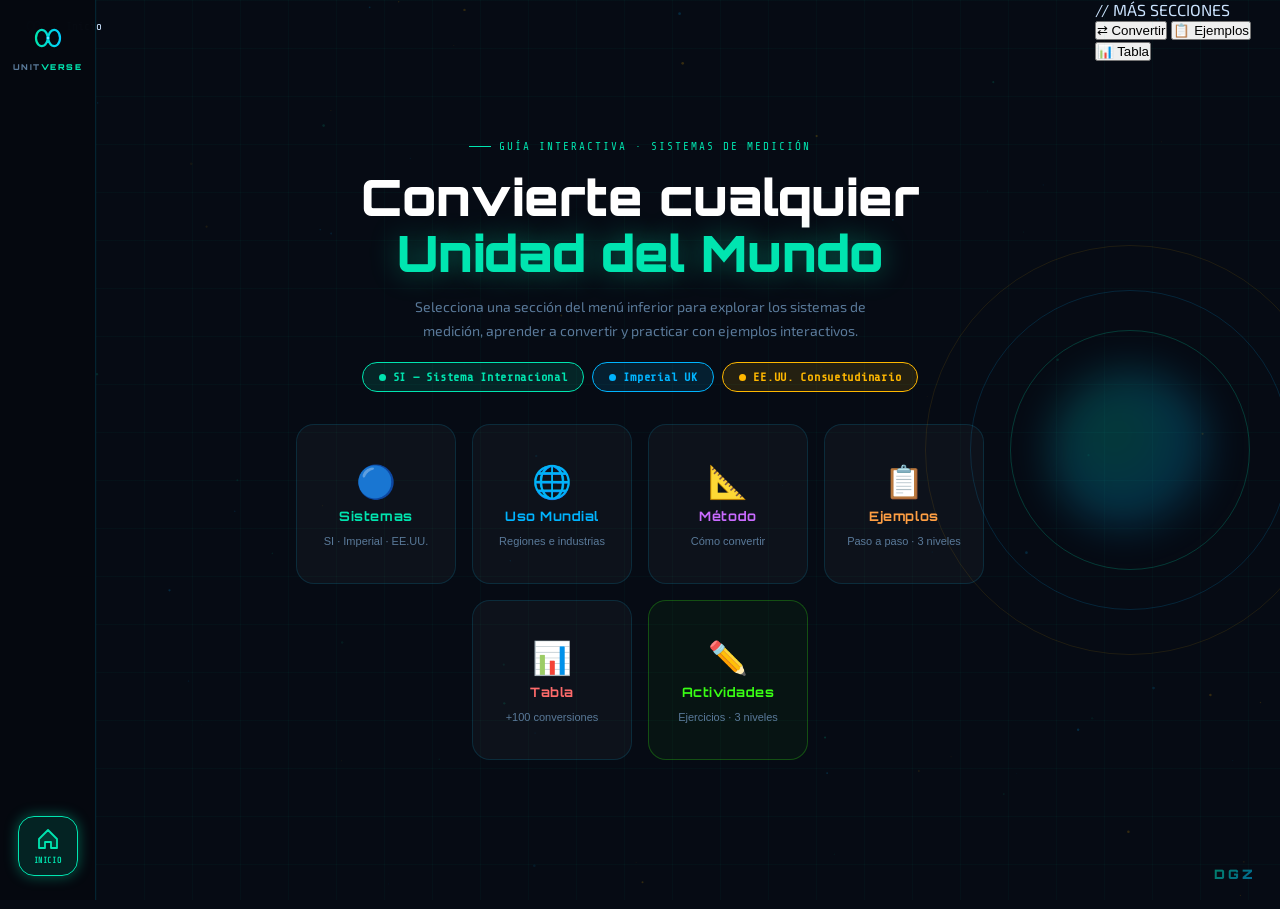
==== commit 4d20e9f9: "Add files via upload" ====
--- a/index.html
+++ b/index.html
@@ -28,6 +28,7 @@
   <link href="https://fonts.googleapis.com/css2?family=Orbitron:wght@400;700;900&family=Exo+2:wght@300;400;500;600&family=Share+Tech+Mono&display=swap" rel="stylesheet" />
   <link rel="stylesheet" href="style.css" />
   <link rel="stylesheet" href="activities.css" />
+  <link rel="stylesheet" href="mobile.css" />
 </head>
 <body>
 
@@ -113,7 +114,6 @@
           <button class="hq-card" data-panel="metodo"      style="--c:#c96bff"><span class="hq-icon">📐</span><span class="hq-name">Método</span><span class="hq-desc">Cómo convertir</span></button>
           <button class="hq-card" data-panel="ejemplos"    style="--c:#ff9f43"><span class="hq-icon">📋</span><span class="hq-name">Ejemplos</span><span class="hq-desc">Paso a paso · 3 niveles</span></button>
           <button class="hq-card" data-panel="tabla"       style="--c:#ff6b6b"><span class="hq-icon">📊</span><span class="hq-name">Tabla</span><span class="hq-desc">+100 conversiones</span></button>
-          <button class="hq-card" data-panel="convertidor" style="--c:#00e5b0"><span class="hq-icon">⇄</span><span class="hq-name">Convertidor</span><span class="hq-desc">Herramienta en vivo</span></button>
           <button class="hq-card hq-card-act"              style="--c:#39ff14" onclick="actOpen()"><span class="hq-icon">✏️</span><span class="hq-name">Actividades</span><span class="hq-desc">Ejercicios · 3 niveles</span></button>
         </div>
       </div>
@@ -256,16 +256,54 @@
 
   </main>
 
-  <!-- MOBILE BOTTOM NAV -->
-  <nav id="mobile-nav">
-    <button class="mn-btn active" data-panel="home">🏠<span>Inicio</span></button>
-    <button class="mn-btn" data-panel="sistemas">🔵<span>Sistemas</span></button>
-    <button class="mn-btn" data-panel="uso">🌐<span>Uso</span></button>
-    <button class="mn-btn" data-panel="metodo">📐<span>Método</span></button>
-    <button class="mn-btn" data-panel="convertidor">⇄<span>Convertir</span></button>
-    <button class="mn-btn" data-panel="ejemplos">📋<span>Ejemplos</span></button>
-    <button class="mn-btn" data-panel="tabla">📊<span>Tabla</span></button>
-  </nav>
+<!-- ═══════════════════════════════════════════════════
+     MOBILE BOTTOM NAV — 4 ítems visibles + botón "···"
+══════════════════════════════════════════════════════ -->
+<nav id="mobile-nav" aria-label="Navegación principal">
+  <button class="mn-btn mn-active" data-panel="home" aria-label="Inicio">
+    <span class="mn-ico">🏠</span>
+    <span class="mn-txt">Inicio</span>
+  </button>
+  <button class="mn-btn" data-panel="sistemas" aria-label="Sistemas">
+    <span class="mn-ico">🔵</span>
+    <span class="mn-txt">Sistemas</span>
+  </button>
+  <button class="mn-btn" data-panel="uso" aria-label="Uso Mundial">
+    <span class="mn-ico">🌐</span>
+    <span class="mn-txt">Uso Mundial</span>
+  </button>
+  <button class="mn-btn" data-panel="metodo" aria-label="Método">
+    <span class="mn-ico">📐</span>
+    <span class="mn-txt">Método</span>
+  </button>
+  <button class="mn-btn" data-panel="convertidor" aria-label="Convertidor">
+    <span class="mn-ico">⇄</span>
+    <span class="mn-txt">Convertidor</span>
+  </button>
+</nav>
+<!-- Overlay del drawer -->
+<div id="mn-overlay" aria-hidden="true"></div>
+<!-- Drawer "Más secciones" -->
+<div id="mn-drawer" role="dialog" aria-modal="true" aria-label="Más secciones" aria-hidden="true">
+  <div class="mn-drawer-handle" aria-hidden="true"></div>
+  <p class="mn-drawer-eyebrow">// MÁS SECCIONES</p>
+  <div class="mn-drawer-grid">
+<button class="mn-drawer-item" data-panel="convertidor" aria-label="Convertidor">
+  <span class="mn-drawer-ico">⇄</span>
+  <span class="mn-drawer-txt">Convertir</span>
+</button>
+
+<button class="mn-drawer-item" data-panel="ejemplos" aria-label="Ejemplos">
+  <span class="mn-drawer-ico">📋</span>
+  <span class="mn-drawer-txt">Ejemplos</span>
+</button>
+
+<button class="mn-drawer-item" data-panel="tabla" aria-label="Tabla">
+  <span class="mn-drawer-ico">📊</span>
+  <span class="mn-drawer-txt">Tabla</span>
+</button>
+  </div>
+</div>
 
   <!-- ══════════════════════════════════════════════════
        MODAL DE PANEL — se usa solo en móvil
@@ -391,6 +429,7 @@
   <script src="data.js"></script>
   <script src="app.js"></script>
   <script src="activities.js"></script>
+  <script src="mobile-nav.js"></script>
 
   <!-- ── Registro del Service Worker (PWA offline) ── -->
   <script>
@@ -412,5 +451,5 @@
     window.addEventListener('online',  updateOnlineStatus);
     window.addEventListener('offline', updateOnlineStatus);
   </script>
-</body>
-</html>
+  </body>
+</html>
--- a/style.css
+++ b/style.css
@@ -94,12 +94,11 @@
    MAIN AREA
 ══════════════════════════════════════════════════════ */
 #main-area {
-  margin-left: var(--sidebar-w);
-  flex: 1; height: 100vh;
-  overflow: hidden;
-  position: relative;
-  display: flex; flex-direction: column;
-}
+    margin-left: 0 !important; height: auto !important;
+    overflow-x: hidden; overflow-y: visible;
+    width: 100%; max-width: 100vw;
+    padding-bottom: calc(76px + env(safe-area-inset-bottom));
+  }
 
 /* BREADCRUMB */
 #breadcrumb {
@@ -691,7 +690,7 @@
 
   /* ── Panel Home ── */
   #panel-home {
-    padding: 32px 16px calc(24px + env(safe-area-inset-bottom)) !important;
+    padding: 36px 18px calc(28px + env(safe-area-inset-bottom)) !important;
     align-items: center; justify-content: flex-start;
     text-align: center; min-height: auto; overflow-y: visible !important;
   }
@@ -704,93 +703,120 @@
     margin-bottom: 12px !important; justify-content: center; color: var(--si); text-align: center;
   }
   .home-title {
-    font-size: clamp(24px, 7vw, 40px) !important; text-align: center !important;
-    margin-bottom: 12px !important; line-height: 1.15 !important;
+    font-size: clamp(28px, 7.5vw, 44px) !important; text-align: center !important;
+    margin-bottom: 14px !important; line-height: 1.18 !important;
     word-break: break-word; overflow-wrap: break-word; width: 100%;
   }
   .home-desc {
-    font-size: 13px !important; text-align: center !important;
-    margin-bottom: 18px !important; line-height: 1.65;
+    font-size: 13.5px !important; text-align: center !important;
+    margin-bottom: 20px !important; line-height: 1.7;
     max-width: 100%; color: var(--text-dim); word-break: break-word;
   }
 
-  /* Badges */
+/* Badges */
   .home-badges {
-    display: flex !important; flex-wrap: nowrap; overflow-x: auto;
-    gap: 8px; margin-bottom: 24px !important; padding-bottom: 4px;
-    -webkit-overflow-scrolling: touch; scrollbar-width: none;
+    display: flex !important; flex-wrap: wrap; 
+    gap: 10px; margin-bottom: 26px !important; padding-bottom: 4px;
     width: 100%; justify-content: center;
   }
   .home-badges::-webkit-scrollbar { display: none; }
   .sys-badge {
-    font-size: 10.5px !important; padding: 6px 14px !important;
+    font-size: 11px !important; padding: 7px 16px !important;
     white-space: nowrap; flex-shrink: 0; border-radius: 999px !important;
   }
   /* Ocultar badge Imperial en móvil */
   .sys-badge.imp { display: none !important; }
-
-  /* ── Grid Home 3 columnas ── */
+  /* ── Grid Home 2 columnas ── */
   .home-quick-grid {
     display: grid !important;
-    grid-template-columns: repeat(3, 1fr) !important;
+    grid-template-columns: repeat(2, 1fr) !important;
     grid-auto-rows: auto !important;
-    gap: 10px !important; width: 100% !important;
+    gap: 12px !important; width: 100% !important;
     max-width: 100% !important; margin: 0 !important; box-sizing: border-box !important;
   }
-  /* Tarjeta 7 (Actividades) centrada en columna 2 */
-  .home-quick-grid .hq-card:nth-child(7) { grid-column: 2 / 3; }
+  /* Tarjeta 7 (Actividades) centrada en la columna 2 de la fila 4 */
+  .home-quick-grid .hq-card:nth-child(7) { 
+    grid-column: 2 / 3;
+    grid-row: 4;
+  }
 
   .home-quick-grid .hq-card {
     width: 100% !important; min-width: 0 !important;
-    aspect-ratio: 1 / 1; padding: 10px 4px !important; border-radius: 18px !important;
+    aspect-ratio: 1 / 1; padding: 16px 8px !important; border-radius: 18px !important;
     display: flex !important; flex-direction: column !important;
     align-items: center !important; justify-content: center !important;
-    gap: 7px !important;
-    background: rgba(13, 24, 40, 0.90) !important;
-    border: 1px solid rgba(255, 255, 255, .09) !important;
-    box-shadow: 0 4px 18px rgba(0, 0, 0, .45) !important;
-    transition: transform .18s ease, box-shadow .18s ease !important;
+    gap: 8px !important;
+    background: rgba(13, 24, 40, 0.92) !important;
+    border: 1px solid rgba(0, 200, 255, .12) !important;
+    box-shadow: 0 4px 20px rgba(0, 0, 0, .5) !important;
+    transition: transform .18s ease, box-shadow .18s ease, border-color .18s ease !important;
     -webkit-tap-highlight-color: transparent; touch-action: manipulation;
     box-sizing: border-box; overflow: hidden;
   }
-  .home-quick-grid .hq-card:active { transform: scale(.92) !important; }
+  .home-quick-grid .hq-card:active { transform: scale(.94) !important; }
+  .home-quick-grid .hq-card:hover {
+    border-color: var(--c) !important;
+    box-shadow: 0 6px 24px rgba(0, 0, 0, .6), 0 0 20px color-mix(in srgb, var(--c) 25%, transparent) !important;
+  }
   .hq-card-act {
-    border-color: rgba(57, 255, 20, .28) !important;
-    background: rgba(6, 18, 6, .92) !important;
-    box-shadow: 0 4px 18px rgba(0,0,0,.45), 0 0 16px rgba(57,255,20,.10) !important;
-  }
-  .hq-icon { font-size: 28px !important; line-height: 1; filter: drop-shadow(0 0 6px var(--c)); flex-shrink: 0; }
-  .hq-name { font-family: var(--font-t) !important; font-size: 10px !important; font-weight: 700 !important; color: var(--c) !important; letter-spacing: .02em !important; text-align: center !important; padding: 0 2px; line-height: 1.2; word-break: break-word; }
-  .hq-desc { font-size: 8.5px !important; color: var(--text-dim) !important; text-align: center !important; line-height: 1.3; padding: 0 2px; display: block; word-break: break-word; }
-
-  /* ── Bottom Nav ── */
+    border-color: rgba(57, 255, 20, .32) !important;
+    background: rgba(10, 22, 10, .94) !important;
+    box-shadow: 0 4px 20px rgba(0,0,0,.5), 0 0 18px rgba(57,255,20,.12) !important;
+  }
+  .hq-icon { 
+    font-size: 32px !important; line-height: 1; 
+    filter: drop-shadow(0 0 8px var(--c)); flex-shrink: 0; 
+  }
+  .hq-name { 
+    font-family: var(--font-t) !important; font-size: 11px !important; 
+    font-weight: 700 !important; color: var(--c) !important; 
+    letter-spacing: .03em !important; text-align: center !important; 
+    padding: 0 4px; line-height: 1.25; word-break: break-word; 
+  }
+  .hq-desc { 
+    font-size: 9px !important; color: var(--text-dim) !important; 
+    text-align: center !important; line-height: 1.35; padding: 0 4px; 
+    display: block; word-break: break-word; 
+  }
+
+ /* ── Bottom Nav ── */
   #mobile-nav {
     display: flex !important; position: fixed; bottom: 0; left: 0; right: 0;
-    height: calc(64px + env(safe-area-inset-bottom));
-    padding: 0 4px; padding-bottom: env(safe-area-inset-bottom);
-    background: rgba(4, 7, 12, .98); border-top: 1px solid rgba(0, 200, 255, .12);
+    height: calc(68px + env(safe-area-inset-bottom));
+    padding: 6px 6px; padding-bottom: calc(6px + env(safe-area-inset-bottom));
+    background: rgba(6, 11, 20, .98); border-top: 1px solid rgba(0, 229, 176, .15);
     backdrop-filter: blur(24px); -webkit-backdrop-filter: blur(24px);
     z-index: 200; overflow-x: auto; overflow-y: hidden;
-    scrollbar-width: none; align-items: center; justify-content: space-around; gap: 2px;
+    scrollbar-width: none; align-items: center; justify-content: space-around; gap: 4px;
   }
   #mobile-nav::-webkit-scrollbar { display: none; }
 
   .mn-btn {
     display: flex !important; flex-direction: column !important;
     align-items: center !important; justify-content: center !important;
-    gap: 3px !important; background: none !important;
+    gap: 4px !important; background: none !important;
     border: 1px solid transparent !important; cursor: pointer;
-    padding: 6px 8px !important; min-width: 54px !important;
+    padding: 8px 6px !important; min-width: 56px !important;
     border-radius: 12px !important; flex-shrink: 0;
-    color: rgba(130, 160, 200, .45) !important;
-    transition: color .15s ease, background .15s ease, border-color .15s ease !important;
+    color: rgba(130, 160, 200, .5) !important;
+    transition: color .18s ease, background .18s ease, border-color .18s ease, transform .12s ease !important;
     -webkit-tap-highlight-color: transparent; touch-action: manipulation;
   }
-  .mn-btn > *:first-child { font-size: 20px !important; line-height: 1; transition: transform .15s ease; }
-  .mn-btn span { font-family: var(--font-m) !important; font-size: 7.5px !important; letter-spacing: .04em; text-transform: uppercase; white-space: nowrap; color: inherit !important; }
-  .mn-btn.active { color: var(--si) !important; background: rgba(0, 229, 176, .11) !important; border-color: rgba(0, 229, 176, .25) !important; box-shadow: 0 0 14px rgba(0, 229, 176, .12) !important; }
+  .mn-btn > *:first-child { font-size: 22px !important; line-height: 1; transition: transform .15s ease; }
+  .mn-btn span { 
+    font-family: var(--font-m) !important; font-size: 8px !important; 
+    letter-spacing: .06em; text-transform: uppercase; white-space: nowrap; 
+    color: inherit !important; font-weight: 600;
+  }
+  .mn-btn.active { 
+    color: var(--si) !important; 
+    background: rgba(0, 229, 176, .12) !important; 
+    border-color: rgba(0, 229, 176, .28) !important; 
+    box-shadow: 0 0 16px rgba(0, 229, 176, .15) !important; 
+  }
   .mn-btn.active::before { display: none !important; }
-  .mn-btn:active > *:first-child { transform: scale(.78) !important; }
+  .mn-btn:active { transform: scale(.88) !important; }
+  .mn-btn:active > *:first-child { transform: scale(.85) !important; }
 
   /* ── Ajustes internos ── */
   .conv-inputs      { grid-template-columns: 1fr !important; }
@@ -830,7 +856,7 @@
   .sec-modal-body .method-tabs     { flex-wrap: wrap !important; }
   .sec-modal-body .uso-grid        { grid-template-columns: 1fr !important; }
 
-  #dgz-firma { bottom: calc(72px + env(safe-area-inset-bottom)) !important; right: 14px !important; }
+  #dgz-firma { bottom: calc(76px + env(safe-area-inset-bottom)) !important; right: 14px !important; }
 }
 
 /* ══════════════════════════════════════════════════════
@@ -844,4 +870,4 @@
   .mn-btn           { padding: 6px 6px !important; min-width: 46px !important; }
   .mn-btn span      { font-size: 7px !important; }
   .home-title       { font-size: clamp(20px, 6.5vw, 32px) !important; }
-}
+}
--- a/mobile.css
+++ b/mobile.css
@@ -0,0 +1,313 @@
+/* ═══════════════════════════════════════════════════════════════════
+   UNITVERSE — mobile.css  v5
+   Mobile-first responsive. Breakpoint: 768px.
+   Cargar SIN atributo media:  <link rel="stylesheet" href="mobile.css" />
+═══════════════════════════════════════════════════════════════════ */
+
+@media (max-width: 768px) {
+
+  /* 1. RESET BASE */
+  html, body {
+    overflow-x: hidden !important;
+    overflow-y: auto !important;
+    width: 100% !important;
+    max-width: 100vw !important;
+    display: block !important;
+    -webkit-text-size-adjust: 100% !important;
+  }
+
+  /* 2. OCULTAR DESKTOP */
+  #sidebar       { display: none !important; }
+  #breadcrumb    { display: none !important; }
+  .home-orb-wrap { display: none !important; }
+  .sys-badge.imp { display: none !important; }
+
+  /* 3. ÁREA PRINCIPAL */
+  #main-area {
+    margin-left: 0 !important;
+    height: auto !important;
+    overflow-x: hidden !important;
+    overflow-y: visible !important;
+    width: 100% !important;
+    padding-bottom: calc(82px + env(safe-area-inset-bottom)) !important;
+  }
+
+  /* 4. PANELES */
+  .panel {
+    position: relative !important;
+    inset: auto !important;
+    opacity: 1 !important;
+    transform: none !important;
+    pointer-events: all !important;
+    display: none !important;
+    padding: 28px 16px calc(24px + env(safe-area-inset-bottom)) !important;
+    width: 100% !important;
+    box-sizing: border-box !important;
+    overflow-x: hidden !important;
+  }
+  .panel.active { display: block !important; }
+
+  /* 5. PANEL HOME */
+  #panel-home {
+    display: flex !important;
+    flex-direction: column !important;
+    align-items: center !important;
+    justify-content: flex-start !important;
+    text-align: center !important;
+    padding: 36px 20px calc(24px + env(safe-area-inset-bottom)) !important;
+    min-height: auto !important;
+    overflow-y: visible !important;
+  }
+
+  .home-bg-grid  { display: block !important; opacity: .3 !important; }
+
+  .home-content {
+    width: 100% !important;
+    max-width: 100% !important;
+    align-items: center !important;
+    text-align: center !important;
+    box-sizing: border-box !important;
+    position: relative !important;
+    z-index: 2 !important;
+  }
+
+  .home-eyebrow {
+    font-size: 10px !important;
+    letter-spacing: .16em !important;
+    margin-bottom: 14px !important;
+    justify-content: center !important;
+  }
+
+  /* Título grande */
+  .home-title {
+    font-size: clamp(28px, 8vw, 44px) !important;
+    line-height: 1.1 !important;
+    text-align: center !important;
+    margin-bottom: 16px !important;
+    word-break: break-word !important;
+    width: 100% !important;
+  }
+
+  .home-desc {
+    font-size: 13px !important;
+    line-height: 1.65 !important;
+    text-align: center !important;
+    margin-bottom: 20px !important;
+    max-width: 100% !important;
+    word-break: break-word !important;
+  }
+
+  /* Badges */
+  .home-badges {
+    display: flex !important;
+    flex-wrap: nowrap !important;
+    overflow-x: auto !important;
+    gap: 8px !important;
+    margin-bottom: 24px !important;
+    justify-content: center !important;
+    scrollbar-width: none !important;
+    width: 100% !important;
+  }
+  .home-badges::-webkit-scrollbar { display: none !important; }
+  .sys-badge {
+    font-size: 11px !important;
+    padding: 6px 14px !important;
+    white-space: nowrap !important;
+    flex-shrink: 0 !important;
+  }
+
+  /* 6. GRID 3 columnas x 2 filas */
+  .home-quick-grid {
+    display: grid !important;
+    grid-template-columns: repeat(3, 1fr) !important;
+    gap: 12px !important;
+    width: 100% !important;
+    box-sizing: border-box !important;
+  }
+
+  /* Actividades en col 2 si es la 7ª */
+  .home-quick-grid .hq-card:nth-child(7) { grid-column: 2 / 3 !important; }
+
+  /* Tarjetas cuadradas */
+  .home-quick-grid .hq-card {
+    width: 100% !important;
+    min-width: 0 !important;
+    aspect-ratio: 1 / 1 !important;
+    padding: 12px 6px !important;
+    border-radius: 20px !important;
+    display: flex !important;
+    flex-direction: column !important;
+    align-items: center !important;
+    justify-content: center !important;
+    gap: 8px !important;
+    background: rgba(10, 20, 38, 0.92) !important;
+    border: 1px solid rgba(255, 255, 255, .09) !important;
+    box-shadow: 0 4px 24px rgba(0,0,0,.5) !important;
+    box-sizing: border-box !important;
+    overflow: hidden !important;
+    -webkit-tap-highlight-color: transparent !important;
+    touch-action: manipulation !important;
+    cursor: pointer !important;
+  }
+  .home-quick-grid .hq-card:active { transform: scale(.90) !important; }
+
+  .hq-card-act {
+    border-color: rgba(57,255,20,.28) !important;
+    background: rgba(6,18,6,.92) !important;
+  }
+
+  .hq-icon {
+    font-size: 32px !important;
+    line-height: 1 !important;
+    filter: drop-shadow(0 0 8px var(--c)) !important;
+    flex-shrink: 0 !important;
+  }
+
+  .hq-name {
+    font-family: 'Orbitron', monospace !important;
+    font-size: 10px !important;
+    font-weight: 700 !important;
+    color: var(--c) !important;
+    letter-spacing: .03em !important;
+    text-align: center !important;
+    line-height: 1.2 !important;
+    word-break: break-word !important;
+  }
+
+  .hq-desc {
+    font-size: 8.5px !important;
+    color: var(--text-dim) !important;
+    text-align: center !important;
+    line-height: 1.3 !important;
+    word-break: break-word !important;
+    display: block !important;
+  }
+
+  /* 7. BOTTOM NAV — 5 botones fijos */
+  nav#mobile-nav {
+    display: flex !important;
+    position: fixed !important;
+    bottom: 0 !important; left: 0 !important; right: 0 !important;
+    height: calc(72px + env(safe-area-inset-bottom)) !important;
+    padding: 0 4px env(safe-area-inset-bottom) !important;
+    background: rgba(4, 8, 16, 0.98) !important;
+    border-top: 1px solid rgba(0, 229, 176, .14) !important;
+    box-shadow: 0 -4px 32px rgba(0,0,0,.7) !important;
+    backdrop-filter: blur(32px) !important;
+    -webkit-backdrop-filter: blur(32px) !important;
+    z-index: 500 !important;
+    align-items: center !important;
+    justify-content: space-around !important;
+    gap: 0 !important;
+  }
+
+  nav#mobile-nav .mn-btn {
+    display: flex !important;
+    flex-direction: column !important;
+    align-items: center !important;
+    justify-content: center !important;
+    gap: 5px !important;
+    flex: 1 !important;
+    min-width: 0 !important;
+    height: 60px !important;
+    padding: 8px 4px 6px !important;
+    border-radius: 16px !important;
+    border: 1px solid transparent !important;
+    background: transparent !important;
+    cursor: pointer !important;
+    color: rgba(100, 140, 185, .40) !important;
+    transition: color .2s ease, background .2s ease, border-color .2s ease !important;
+    -webkit-tap-highlight-color: transparent !important;
+    touch-action: manipulation !important;
+  }
+
+  nav#mobile-nav .mn-btn .mn-ico {
+    font-size: 22px !important;
+    line-height: 1 !important;
+    display: block !important;
+    filter: grayscale(1) opacity(.28) !important;
+    transition: filter .2s ease, transform .2s ease !important;
+  }
+
+  nav#mobile-nav .mn-btn .mn-txt {
+    font-family: 'Exo 2', sans-serif !important;
+    font-size: 9px !important;
+    font-weight: 600 !important;
+    white-space: nowrap !important;
+    color: inherit !important;
+    line-height: 1 !important;
+    display: block !important;
+  }
+
+  /* Activo */
+  nav#mobile-nav .mn-btn.mn-active {
+    color: #00e5b0 !important;
+    background: rgba(0, 229, 176, .10) !important;
+    border-color: rgba(0, 229, 176, .20) !important;
+  }
+  nav#mobile-nav .mn-btn.mn-active .mn-ico {
+    filter: grayscale(0) opacity(1) drop-shadow(0 0 8px rgba(0,229,176,.65)) !important;
+    transform: translateY(-2px) scale(1.12) !important;
+  }
+  nav#mobile-nav .mn-btn.mn-active .mn-txt {
+    font-weight: 700 !important;
+    color: #00e5b0 !important;
+  }
+
+  nav#mobile-nav .mn-btn:active { transform: scale(.85) !important; }
+
+  /* 8. OCULTAR DRAWER (reemplazado por Convertidor en nav) */
+  #mn-drawer  { display: none !important; }
+  #mn-overlay { display: none !important; }
+  #mn-more-btn { display: none !important; }
+
+  /* 9. SECCIONES INTERNAS */
+  .panel-header    { margin-bottom: 20px !important; }
+  .section-title   { font-size: clamp(18px, 5.5vw, 26px) !important; }
+  .lvl-tab, .mtab  { font-size: 10px !important; padding: 7px 12px !important; }
+  .sys-cards-grid  { grid-template-columns: 1fr !important; }
+  .detail-content  { grid-template-columns: 1fr !important; }
+  .conv-inputs     { grid-template-columns: 1fr !important; }
+  .conv-arrow-wrap { display: none !important; }
+  .conv-box        { max-width: 100% !important; }
+  .tbl-wrap        { overflow-x: auto !important; -webkit-overflow-scrolling: touch !important; }
+  #main-table      { font-size: 12px !important; }
+  #main-table th, #main-table td { padding: 7px 9px !important; white-space: nowrap !important; }
+  #main-table th:nth-child(7), #main-table td:nth-child(7) { display: none !important; }
+
+  /* 10. MODALES */
+  #act-modal {
+    position: fixed !important; top: 50% !important; left: 50% !important;
+    transform: translate(-50%, -50%) scale(.93) !important;
+    width: min(820px, 96vw) !important; max-height: 92vh !important;
+    border-radius: 20px !important;
+  }
+  #act-modal.open  { transform: translate(-50%, -50%) scale(1) !important; }
+  #ex-modal        { width: 97vw !important; max-height: 94vh !important; border-radius: 14px !important; }
+  #sec-modal       { width: min(820px, 96vw) !important; max-height: 88vh !important; }
+
+  .sec-modal-body .sys-cards-grid  { grid-template-columns: 1fr !important; }
+  .sec-modal-body .detail-content  { grid-template-columns: 1fr !important; }
+  .sec-modal-body .conv-inputs     { grid-template-columns: 1fr !important; }
+  .sec-modal-body .conv-arrow-wrap { display: none !important; }
+  .sec-modal-body .conv-box        { max-width: 100% !important; }
+  .sec-modal-body .ex-grid         { grid-template-columns: 1fr !important; }
+  .sec-modal-body .tbl-wrap        { overflow-x: auto !important; }
+  .sec-modal-body .method-tabs     { flex-wrap: wrap !important; }
+  .sec-modal-body .uso-grid        { grid-template-columns: 1fr !important; }
+
+  #dgz-firma { bottom: calc(82px + env(safe-area-inset-bottom)) !important; right: 14px !important; }
+
+} /* fin @media 768px */
+
+
+/* Pantallas muy pequeñas */
+@media (max-width: 360px) {
+  .home-quick-grid { gap: 8px !important; }
+  .hq-icon         { font-size: 26px !important; }
+  .hq-name         { font-size: 9px !important; }
+  .hq-desc         { display: none !important; }
+  nav#mobile-nav .mn-btn .mn-txt { font-size: 7.5px !important; }
+  nav#mobile-nav .mn-btn .mn-ico { font-size: 18px !important; }
+  .home-title      { font-size: clamp(24px, 7vw, 34px) !important; }
+}
